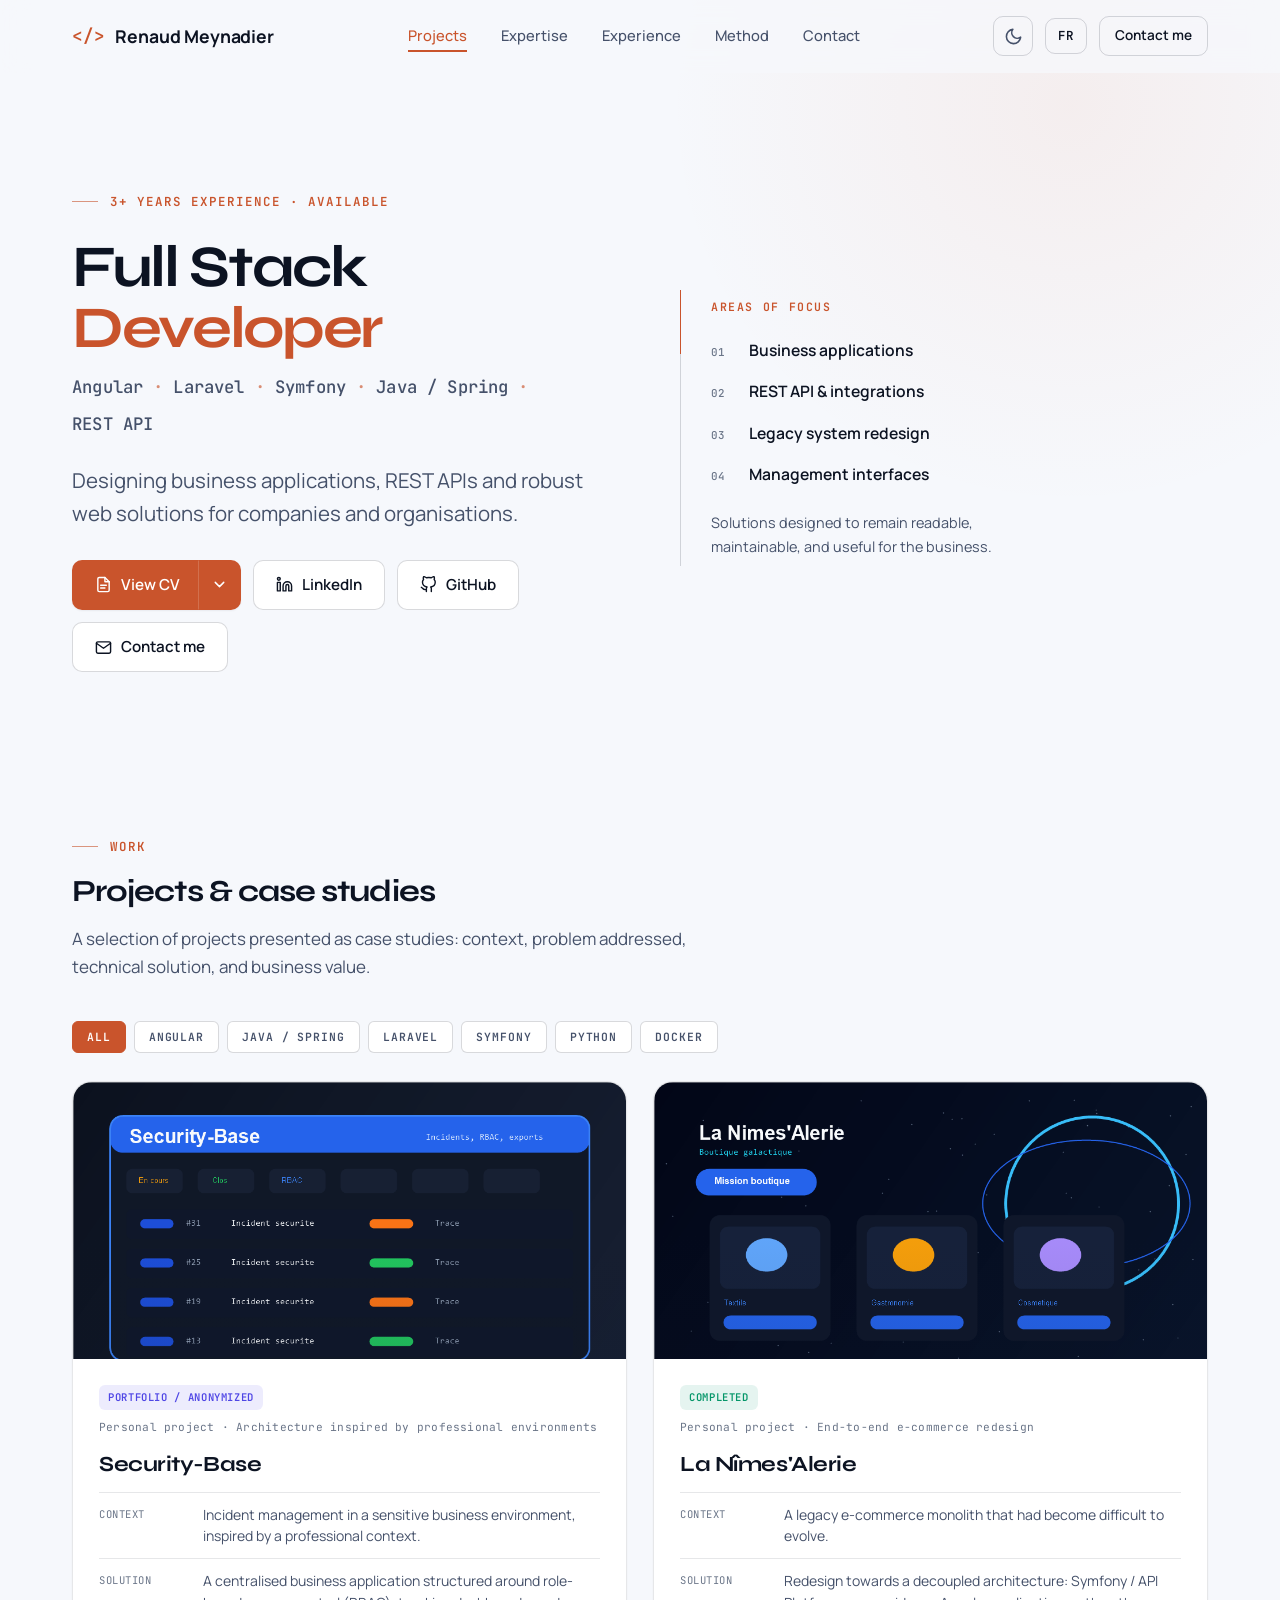
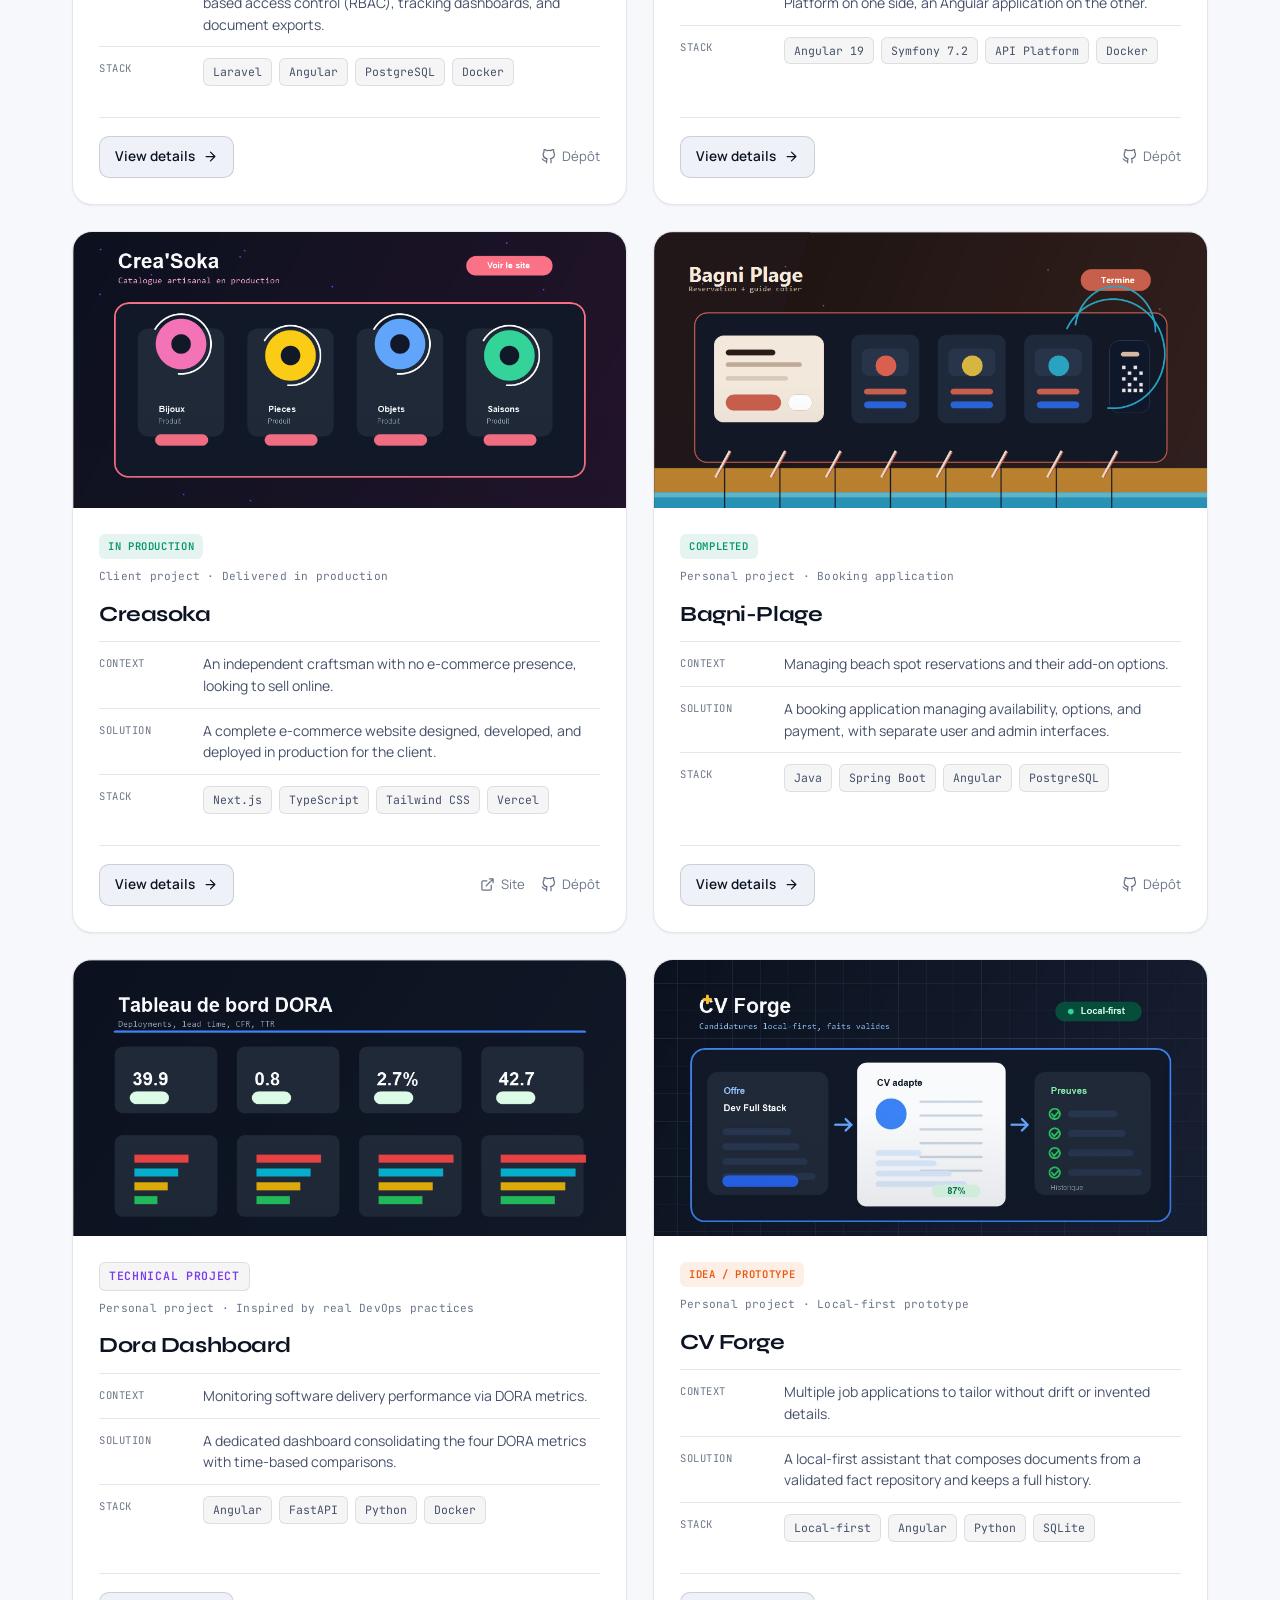
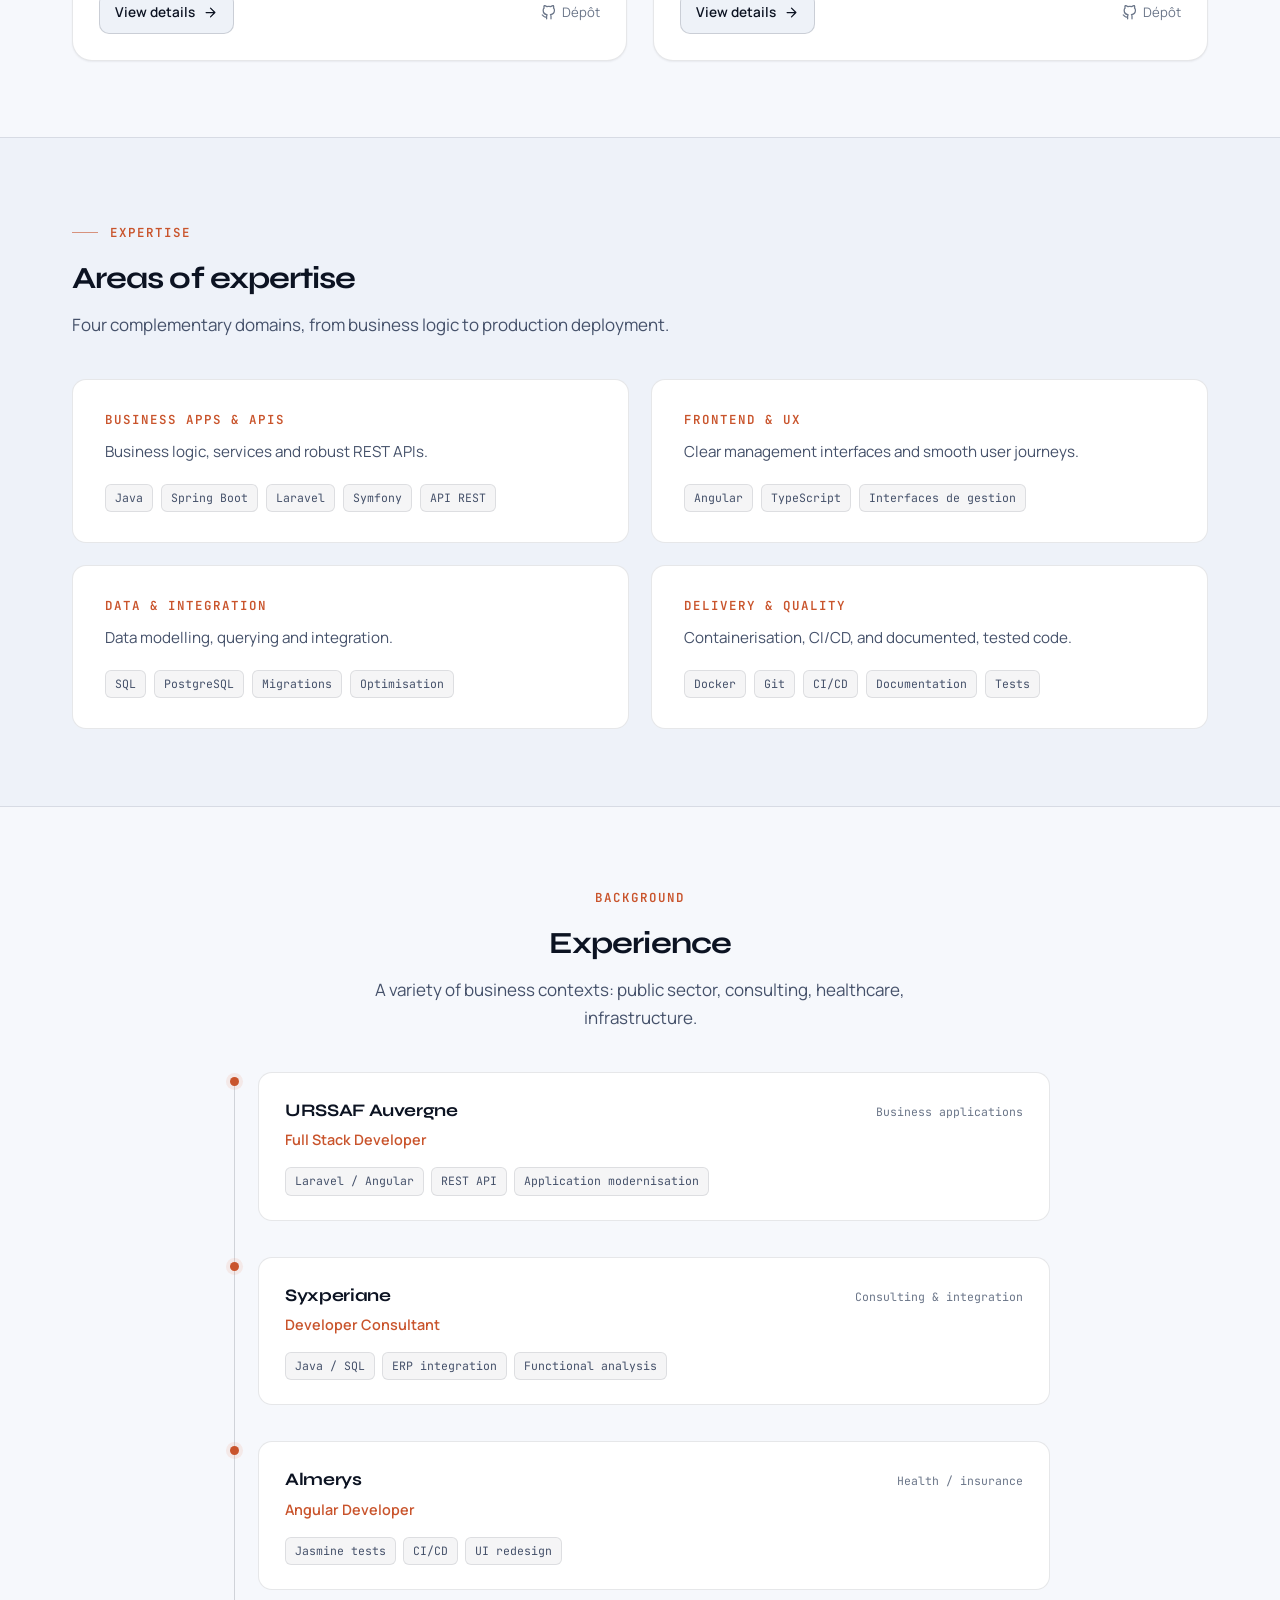
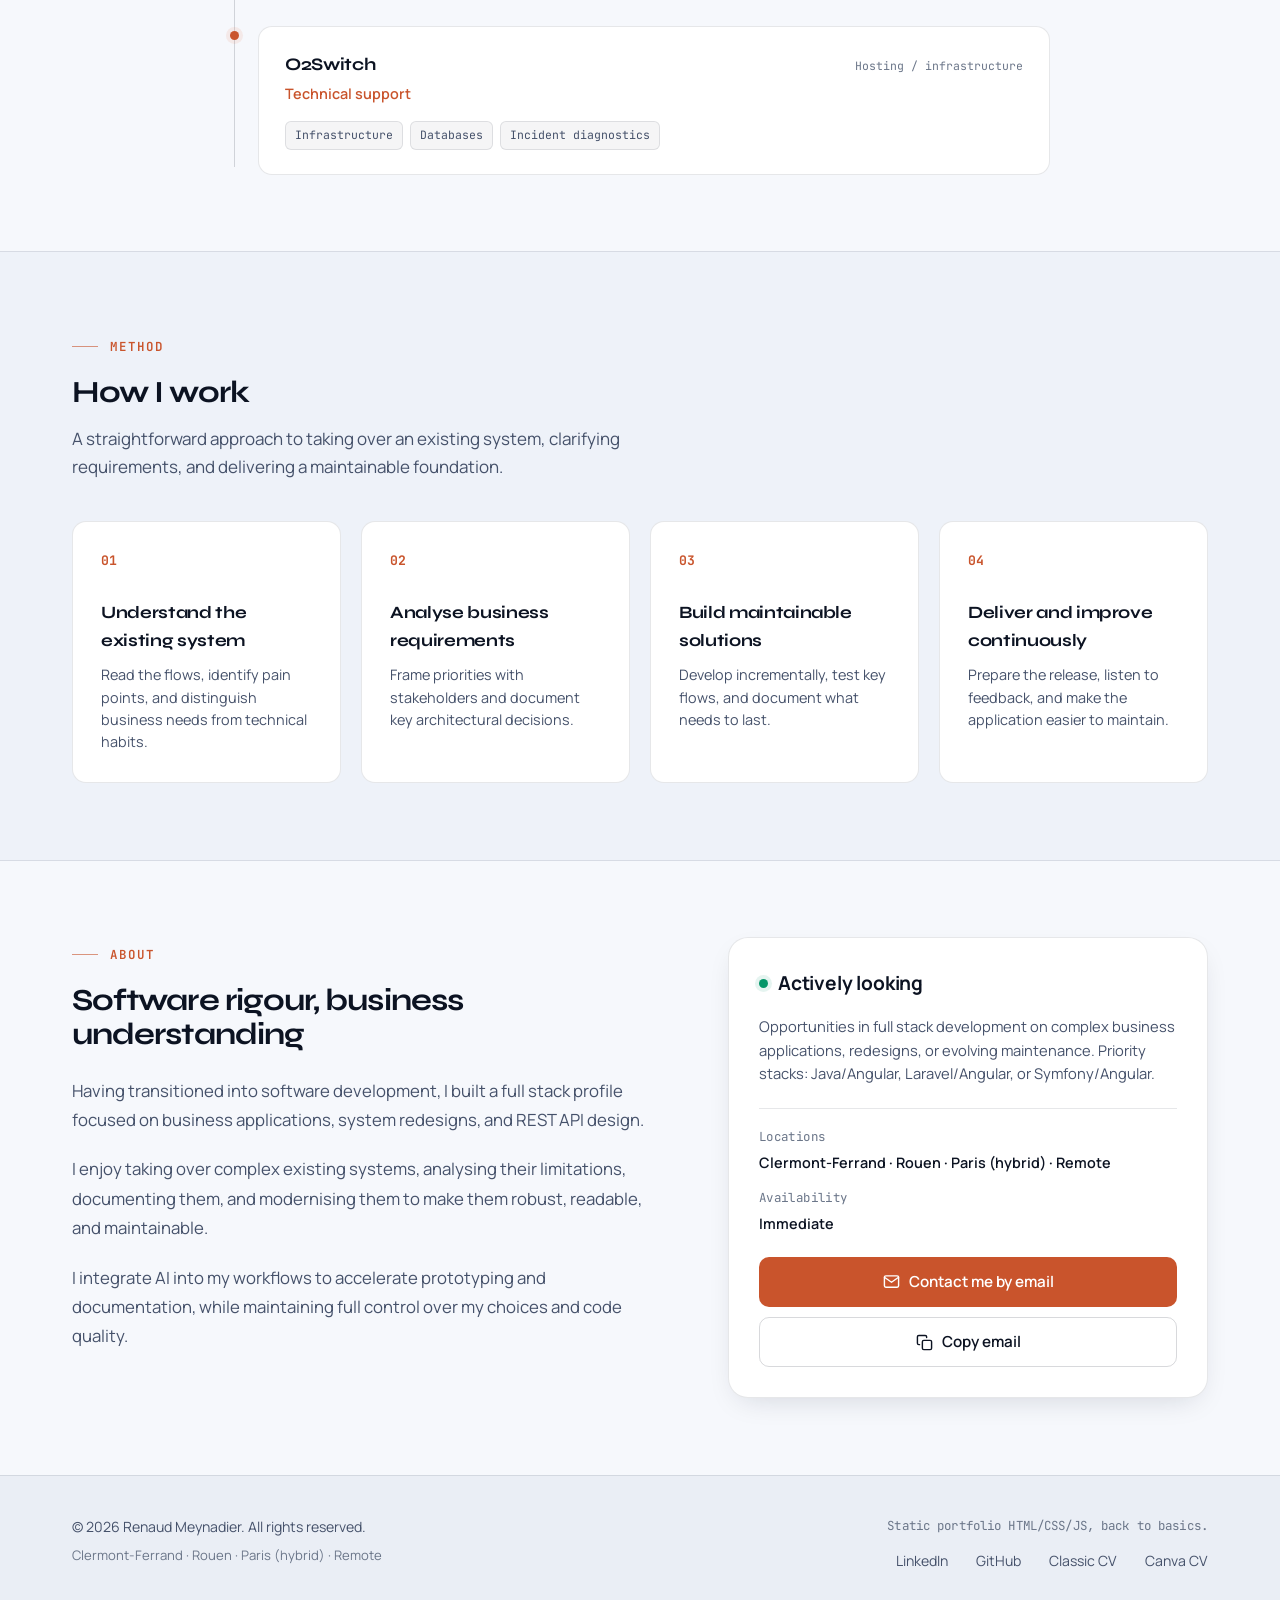
==== en/index.html @ 80a206dd "feat: implement internationalization for site content and add English language support" ====
<!DOCTYPE html>
<html lang="en">

<head>
  <meta charset="UTF-8">
  <meta name="viewport" content="width=device-width, initial-scale=1.0">
  <title>Renaud Meynadier | Full Stack Developer Java &amp; Angular</title>
  <meta name="description"
    content="Full Stack Java & Angular Developer. Designing business applications, REST APIs and robust web solutions for companies and organisations.">
  <meta name="author" content="Renaud Meynadier">

  <!-- Open Graph -->
  <meta property="og:type" content="website">
  <meta property="og:url" content="https://www.renaudmeynadier.com/en/">
  <meta property="og:title" content="Renaud Meynadier | Full Stack Developer Java & Angular">
  <meta property="og:description"
    content="Designing business applications, REST APIs and robust web solutions for companies and organisations.">
  <meta property="og:image" content="https://www.renaudmeynadier.com/assets/images/og-preview.png">

  <link rel="canonical" href="https://www.renaudmeynadier.com/en/">
  <link rel="alternate" hreflang="fr" href="https://www.renaudmeynadier.com/">
  <link rel="alternate" hreflang="en" href="https://www.renaudmeynadier.com/en/">
  <link rel="alternate" hreflang="x-default" href="https://www.renaudmeynadier.com/">

  <meta name="theme-color" id="meta-theme-color" content="#090e1a">
  <script>
    (function () {
      var s, light;
      try { s = localStorage.getItem("rm-theme"); } catch (e) {}
      light = s === "light" || (!s && matchMedia("(prefers-color-scheme: light)").matches);
      if (light) document.documentElement.classList.add("light-theme");
      var m = document.getElementById("meta-theme-color");
      if (m) m.content = light ? "#f6f8fc" : "#090e1a";
    })();
  </script>

  <link rel="icon" type="image/png" href="/assets/images/favicon.png">
  <link rel="apple-touch-icon" href="/assets/images/favicon.png">
  <link rel="preconnect" href="https://fonts.googleapis.com">
  <link rel="preconnect" href="https://fonts.gstatic.com" crossorigin>
  <link
    href="https://fonts.googleapis.com/css2?family=Manrope:wght@400;500;600;700;800&family=Syne:wght@600;700;800&family=JetBrains+Mono:wght@400;500;600&display=swap"
    rel="stylesheet">
  <link rel="stylesheet" href="/style.css">

  <script type="application/ld+json">
  {
    "@context": "https://schema.org",
    "@graph": [
      {
        "@type": "Person",
        "@id": "https://www.renaudmeynadier.com/#person",
        "name": "Renaud Meynadier",
        "jobTitle": "Full Stack Developer",
        "email": "meynadier.renaud@gmail.com",
        "url": "https://www.renaudmeynadier.com/",
        "sameAs": [
          "https://www.linkedin.com/in/renaud-m-063",
          "https://github.com/Ninewashburn"
        ],
        "knowsAbout": ["Java", "Spring Boot", "Angular", "Laravel", "Symfony", "REST API", "PostgreSQL", "Docker"],
        "address": {
          "@type": "PostalAddress",
          "addressLocality": "Clermont-Ferrand",
          "addressCountry": "FR"
        }
      },
      {
        "@type": "WebSite",
        "@id": "https://www.renaudmeynadier.com/#website",
        "url": "https://www.renaudmeynadier.com/",
        "name": "Renaud Meynadier | Full Stack Developer Java & Angular",
        "author": { "@id": "https://www.renaudmeynadier.com/#person" },
        "inLanguage": "en"
      }
    ]
  }
  </script>
</head>

<body>

  <a class="skip-link" href="#main-content">Skip to content</a>

  <!-- ===================== HEADER ===================== -->
  <header class="header" id="header">
    <div class="header-inner">
      <a class="logo" href="#top" aria-label="Renaud Meynadier, home">
        <span class="br">&lt;/&gt;</span>
        <span>Renaud Meynadier</span>
      </a>
      <nav class="nav" id="nav">
        <a href="#projets" data-spy="projets">Projects</a>
        <a href="#expertise" data-spy="expertise">Expertise</a>
        <a href="#experience" data-spy="experience">Experience</a>
        <a href="#methode" data-spy="methode">Method</a>
        <a href="#contact" data-spy="contact">Contact</a>
      </nav>
      <div class="header-actions">
        <button class="nav-toggle" id="nav-toggle" aria-label="Open menu" aria-expanded="false">
          <span></span><span></span><span></span>
        </button>
        <button class="icon-btn" id="theme-toggle" aria-label="Toggle theme"></button>
        <a class="lang-switch btn btn-outline btn-sm" href="/" hreflang="fr" lang="fr">FR</a>
        <a class="btn btn-outline btn-sm" href="#contact">Contact me</a>
      </div>
    </div>
  </header>

  <main id="main-content">
    <!-- ===================== HERO ===================== -->
    <section class="hero" id="top">
      <div class="container">
        <div class="hero-inner">
          <div class="hero-main reveal">
            <span class="eyebrow">3+ years experience · Available</span>
            <h1>Full Stack <span class="accent">Developer</span></h1>
            <div class="hero-stack">
              <span>Angular</span><span class="sep">·</span>
              <span>Laravel</span><span class="sep">·</span>
              <span>Symfony</span><span class="sep">·</span>
              <span>Java / Spring</span><span class="sep">·</span>
              <span>REST API</span>
            </div>
            <p class="hero-sub">Designing business applications, REST APIs and robust web solutions for companies and organisations.</p>
            <div class="hero-actions">
              <div class="cv-action" id="cv-action">
                <a class="btn btn-primary" href="/assets/cv/renaud-meynadier-cv-classique.pdf" target="_blank"
                  rel="noopener" id="cv-view"></a>
                <button class="btn btn-primary cv-toggle" id="cv-toggle" aria-label="CV options"
                  aria-expanded="false"></button>
                <div class="cv-menu" role="menu" id="cv-menu"></div>
              </div>
              <a class="btn btn-secondary" href="https://www.linkedin.com/in/renaud-m-063" target="_blank"
                rel="noopener" data-icon="linkedin">LinkedIn</a>
              <a class="btn btn-secondary" href="https://github.com/Ninewashburn" target="_blank" rel="noopener"
                data-icon="github">GitHub</a>
              <a class="btn btn-secondary" href="#contact" data-icon="mail">Contact me</a>
            </div>
          </div>
          <aside class="hero-focus reveal" aria-label="Areas of focus">
            <span class="hero-focus-label">Areas of focus</span>
            <ul>
              <li><span>01</span>Business applications</li>
              <li><span>02</span>REST API &amp; integrations</li>
              <li><span>03</span>Legacy system redesign</li>
              <li><span>04</span>Management interfaces</li>
            </ul>
            <p>Solutions designed to remain readable, maintainable, and useful for the business.</p>
          </aside>
        </div>
      </div>
    </section>

    <!-- ===================== PROJECTS ===================== -->
    <section class="section" id="projets">
      <div class="container">
        <div class="section-head">
          <span class="eyebrow">Work</span>
          <h2>Projects &amp; case studies</h2>
          <p>A selection of projects presented as case studies: context, problem addressed, technical solution, and business value.</p>
        </div>
        <div class="projects-grid" id="projects-grid"></div>
      </div>
    </section>

    <!-- ===================== EXPERTISE ===================== -->
    <section class="section section--band" id="expertise">
      <div class="container">
        <div class="section-head">
          <span class="eyebrow">Expertise</span>
          <h2>Areas of expertise</h2>
          <p>Four complementary domains, from business logic to production deployment.</p>
        </div>
        <div class="expertise-grid" id="expertise-grid"></div>
      </div>
    </section>

    <!-- ===================== EXPERIENCE ===================== -->
    <section class="section" id="experience">
      <div class="container">
        <div class="section-head center">
          <span class="eyebrow center">Background</span>
          <h2>Experience</h2>
          <p>A variety of business contexts: public sector, consulting, healthcare, infrastructure.</p>
        </div>
        <div class="timeline" id="timeline"></div>
      </div>
    </section>

    <!-- ===================== METHOD ===================== -->
    <section class="section section--band" id="methode">
      <div class="container">
        <div class="section-head">
          <span class="eyebrow">Method</span>
          <h2>How I work</h2>
          <p>A straightforward approach to taking over an existing system, clarifying requirements, and delivering a maintainable foundation.</p>
        </div>
        <div class="method-grid" id="method-grid"></div>
      </div>
    </section>

    <!-- ===================== ABOUT / CONTACT ===================== -->
    <section class="section" id="contact">
      <div class="container">
        <div class="about-grid">
          <div class="about-text reveal">
            <span class="eyebrow">About</span>
            <h2 class="about-title">Software rigour, business understanding</h2>
            <p>Having transitioned into software development, I built a full stack profile focused on business applications, system redesigns, and REST API design.</p>
            <p>I enjoy taking over complex existing systems, analysing their limitations, documenting them, and modernising them to make them robust, readable, and maintainable.</p>
            <p>I integrate AI into my workflows to accelerate prototyping and documentation, while maintaining full control over my choices and code quality.</p>
          </div>
          <div class="avail reveal">
            <div class="avail-title">Actively looking</div>
            <p>Opportunities in full stack development on complex business applications, redesigns, or evolving maintenance. Priority stacks: Java/Angular, Laravel/Angular, or Symfony/Angular.</p>
            <div class="avail-meta">
              <div class="avail-item"><span class="k">Locations</span><span class="v">Clermont-Ferrand · Rouen · Paris
                  (hybrid) · Remote</span></div>
              <div class="avail-item"><span class="k">Availability</span><span class="v">Immediate</span></div>
            </div>
            <div class="avail-actions">
              <a class="btn btn-primary btn-block" href="mailto:meynadier.renaud@gmail.com" data-icon="mail">Contact me by email</a>
              <button class="btn btn-outline btn-block" id="copy-email" data-icon="copy">Copy email</button>
            </div>
          </div>
        </div>
      </div>
    </section>
  </main>

  <!-- ===================== FOOTER ===================== -->
  <footer class="footer">
    <div class="container">
      <div class="footer-row">
        <div class="footer-left">
          <p class="footer-copy">© 2026 Renaud Meynadier. All rights reserved.</p>
          <p class="footer-loc">Clermont-Ferrand · Rouen · Paris (hybrid) · Remote</p>
        </div>
        <div class="footer-right">
          <p class="footer-meta">Static portfolio HTML/CSS/JS, back to basics.</p>
          <nav class="footer-nav">
            <a href="https://www.linkedin.com/in/renaud-m-063" target="_blank" rel="noopener">LinkedIn</a>
            <a href="https://github.com/Ninewashburn" target="_blank" rel="noopener">GitHub</a>
            <a href="/assets/cv/renaud-meynadier-cv-classique.pdf" target="_blank" rel="noopener">Classic CV</a>
            <a href="/assets/cv/renaud-meynadier-cv-canva.pdf" target="_blank" rel="noopener">Canva CV</a>
          </nav>
        </div>
      </div>
    </div>
  </footer>

  <button class="back-to-top" id="back-to-top" aria-label="Back to top" tabindex="-1"></button>

  <!-- Case study modal (filled by JS) -->
  <div class="modal-overlay" id="modal-overlay" aria-hidden="true"></div>

  <script type="module" src="/script.js"></script>
</body>

</html>
---- style.css ----
/* ==========================================================================
   Renaud Meynadier — Portfolio (version statique de production)
   style.css — fichier unique, autonome : design tokens + mise en page.
   Aucune dépendance : HTML / CSS / JS pur.
   ========================================================================== */

/* ---- Tokens : couleurs, type, espacements (thème sombre par défaut) ----- */
:root {
    /* Ink — navy désaturé profond */
    --ink-950: #060a12; --ink-900: #090e1a; --ink-850: #0d1424;
    --ink-800: #111a2e; --ink-750: #17223a; --ink-700: #1d2942; --ink-600: #283651;

    /* Bleu de marque */
    --blue-300: #93bbfd; --blue-400: #5b9dfb; --blue-500: #3b82f6;
    --blue-600: #2563eb; --blue-700: #1d4ed8;
    --blue-tint: rgba(59, 130, 246, 0.10);

    /* Statuts projets (sobres) */
    --status-prod-fg: #34d399;      --status-prod-bg: rgba(16, 185, 129, 0.13);
    --status-portfolio-fg: #818cf8; --status-portfolio-bg: rgba(99, 102, 241, 0.14);
    --status-tech-fg: #a78bfa;      --status-tech-bg: rgba(139, 92, 246, 0.14);
    --status-concept-fg: #fb923c;   --status-concept-bg: rgba(249, 115, 22, 0.14);

    /* Familles de polices */
    --font-sans: 'Manrope', system-ui, -apple-system, "Segoe UI", Roboto, sans-serif;
    --font-mono: 'JetBrains Mono', ui-monospace, SFMono-Regular, Menlo, monospace;
    --font-heading: 'Syne', 'Manrope', sans-serif;

    /* Rayons */
    --radius-xs: 6px; --radius-sm: 10px; --radius-md: 14px; --radius-lg: 20px; --radius-full: 9999px;

    /* Élévation (calme, sans glow bleu) */
    --shadow-sm: 0 1px 2px rgba(2, 6, 16, 0.40);
    --shadow-md: 0 8px 24px -8px rgba(2, 6, 16, 0.55);
    --shadow-lg: 0 24px 60px -20px rgba(2, 6, 16, 0.70);
    --shadow-ring: inset 0 1px 0 rgba(255, 255, 255, 0.04);

    --container: 1200px;
    --transition: 200ms cubic-bezier(0.4, 0, 0.2, 1);

    /* Accent — orange brûlé (direction finalisée) */
    --bg-page: var(--ink-900); --bg-band: var(--ink-850); --bg-surface: var(--ink-800);
    --bg-surface-hover: var(--ink-750); --bg-inset: var(--ink-700); --bg-footer: var(--ink-950);
    --fg-1: #f5f8fc; --fg-2: #aab4c5; --fg-3: #6b7689;
    --accent: #e0683c; --accent-hover: #c9542c; --accent-fg: #ffffff;
    --accent-soft: rgba(224, 104, 60, 0.12); --on-accent-quiet: rgba(255, 255, 255, 0.16);
    --line: rgba(148, 163, 184, 0.12); --line-strong: rgba(148, 163, 184, 0.20);
}

/* ---- Thème clair -------------------------------------------------------- */
html.light-theme {
    --bg-page: #f6f8fc; --bg-band: #eef2f9; --bg-surface: #ffffff;
    --bg-surface-hover: #f1f5fb; --bg-inset: #eef2f8; --bg-footer: #eaeef5;
    --fg-1: #0c1322; --fg-2: #45516a; --fg-3: #6b7689;
    --accent: #c9542c; --accent-hover: #a8431f; --accent-soft: rgba(224, 104, 60, 0.10);
    --line: rgba(15, 23, 42, 0.10); --line-strong: rgba(15, 23, 42, 0.16);
    --shadow-sm: 0 1px 2px rgba(15, 23, 42, 0.06);
    --shadow-md: 0 10px 30px -12px rgba(15, 23, 42, 0.18);
    --shadow-lg: 0 28px 60px -24px rgba(15, 23, 42, 0.22);
    --shadow-ring: inset 0 1px 0 rgba(255, 255, 255, 0.9);
    --status-prod-fg: #059669;      --status-prod-bg: rgba(5, 150, 105, 0.10);
    --status-portfolio-fg: #4f46e5; --status-portfolio-bg: rgba(79, 70, 229, 0.10);
    --status-tech-fg: #7c3aed;      --status-tech-bg: rgba(124, 58, 237, 0.10);
    --status-concept-fg: #ea580c;   --status-concept-bg: rgba(234, 88, 12, 0.10);
}

/* ---- Base --------------------------------------------------------------- */
* { box-sizing: border-box; margin: 0; padding: 0; }
html { scroll-behavior: smooth; font-size: 16px; }
body {
    background: var(--bg-page); color: var(--fg-1); font-family: var(--font-sans);
    line-height: 1.6; -webkit-font-smoothing: antialiased; -moz-osx-font-smoothing: grayscale;
    overflow-x: hidden; transition: background-color 0.3s ease, color 0.3s ease;
}
a { color: inherit; text-decoration: none; }
button { font: inherit; cursor: pointer; }
ul { list-style: none; }
img { display: block; max-width: 100%; }
::selection { background: var(--accent); color: #fff; }
a:focus-visible, button:focus-visible { outline: 2px solid var(--accent); outline-offset: 3px; border-radius: 4px; }

/* ---- Skip to content ---------------------------------------------------- */
.skip-link { position: absolute; left: -9999px; top: auto; width: 1px; height: 1px; overflow: hidden; }
.skip-link:focus {
    position: fixed; left: 16px; top: 16px; z-index: 9999;
    width: auto; height: auto; overflow: visible;
    padding: 10px 20px; font-size: 0.9rem; font-weight: 600;
    background: var(--accent); color: var(--accent-fg);
    border-radius: var(--radius-sm); outline: none; box-shadow: var(--shadow-md);
}

.container { width: 100%; max-width: var(--container); margin: 0 auto; padding: 0 32px; }

/* ---- Eyebrow ------------------------------------------------------------ */
.eyebrow {
    font-family: var(--font-mono); font-weight: 600; font-size: 0.78rem;
    letter-spacing: 0.16em; text-transform: uppercase; color: var(--accent);
    display: inline-flex; align-items: center; gap: 12px;
}
.eyebrow::before { content: ""; width: 26px; height: 1px; background: var(--accent); opacity: 0.6; }
.eyebrow.center::before { display: none; }
.eyebrow--bare::before { display: none; }

/* ---- Sections ----------------------------------------------------------- */
section { position: relative; }
.section { padding: clamp(44px, 6vw, 80px) 0; }
.section--band { background: var(--bg-band); border-block: 1px solid var(--line); }
.section-head { max-width: 640px; margin-bottom: 40px; }
.section-head.center { margin-inline: auto; text-align: center; }
.section-head .eyebrow { margin-bottom: 18px; }
.section-head h2 {
    font-family: var(--font-heading); font-weight: 800; font-size: clamp(1.7rem, 2.8vw, 2.3rem);
    line-height: 1.12; letter-spacing: -0.025em; color: var(--fg-1); margin-bottom: 16px;
}
.section-head p { font-size: 1.0625rem; line-height: 1.65; color: var(--fg-2); }

/* ---- Boutons ------------------------------------------------------------ */
.btn {
    display: inline-flex; align-items: center; justify-content: center; gap: 9px;
    font-weight: 600; font-size: 0.95rem; padding: 12px 22px;
    border-radius: var(--radius-sm); border: 1px solid transparent;
    transition: var(--transition); white-space: nowrap;
}
.btn svg { width: 17px; height: 17px; }
.btn-primary { background: var(--accent); color: var(--accent-fg); }
.btn-primary:hover { background: var(--accent-hover); transform: translateY(-2px); box-shadow: var(--shadow-md); }
.btn-secondary { background: var(--bg-surface); border-color: var(--line-strong); color: var(--fg-1); }
.btn-secondary:hover { border-color: var(--accent); background: var(--bg-surface-hover); transform: translateY(-2px); }
.btn-outline { background: transparent; border-color: var(--line-strong); color: var(--fg-1); }
.btn-outline:hover { border-color: var(--accent); color: var(--accent); }
.btn-sm { padding: 8px 15px; font-size: 0.85rem; }
.btn-block { width: 100%; }
.copied { color: var(--status-prod-fg) !important; border-color: var(--status-prod-fg) !important; }

/* ---- Header ------------------------------------------------------------- */
.header {
    position: fixed; inset: 0 0 auto 0; z-index: 100;
    background: color-mix(in srgb, var(--bg-page) 78%, transparent);
    backdrop-filter: blur(14px); -webkit-backdrop-filter: blur(14px);
    border-bottom: 1px solid transparent; transition: border-color 0.3s ease, background 0.3s ease;
}
.header.scrolled { border-bottom-color: var(--line); }
.header-inner {
    max-width: var(--container); margin: 0 auto; padding: 16px 32px;
    display: flex; align-items: center; justify-content: space-between; gap: 24px;
}
.logo { display: inline-flex; align-items: center; gap: 11px; font-weight: 700; font-size: 1.1rem; color: var(--fg-1); letter-spacing: -0.01em; white-space: nowrap; }
.logo .br { font-family: var(--font-mono); color: var(--accent); font-weight: 600; }
.nav { display: flex; gap: 6px; }
.nav a { font-size: 0.92rem; font-weight: 500; color: var(--fg-2); padding: 8px 14px; border-radius: var(--radius-xs); transition: color var(--transition); position: relative; }
.nav a::after { content: ""; position: absolute; left: 14px; right: 14px; bottom: 4px; height: 1.5px; background: var(--accent); transform: scaleX(0); transform-origin: left; transition: transform 0.25s ease; }
.nav a:hover { color: var(--fg-1); }
.nav a:hover::after { transform: scaleX(1); }
.nav a.active { color: var(--accent); }
.nav a.active::after { transform: scaleX(1); }
.header-actions { display: flex; align-items: center; gap: 12px; }
.icon-btn {
    display: inline-flex; align-items: center; justify-content: center;
    width: 40px; height: 40px; border-radius: var(--radius-sm);
    background: transparent; border: 1px solid var(--line-strong); color: var(--fg-2); transition: var(--transition);
}
.icon-btn:hover { color: var(--accent); border-color: var(--accent); background: var(--accent-soft); }
.icon-btn svg { width: 19px; height: 19px; }
.lang-switch { font-family: var(--font-mono); font-size: 0.78rem; letter-spacing: 0.06em; padding: 7px 12px; }

/* ---- Nav toggle (hamburger) -------------------------------------------- */
.nav-toggle {
    display: none; flex-direction: column; justify-content: center; gap: 5px;
    width: 40px; height: 40px; flex-shrink: 0;
    background: transparent; border: 1px solid var(--line-strong);
    border-radius: var(--radius-sm); padding: 11px 8px;
    cursor: pointer; transition: var(--transition);
}
.nav-toggle:hover { border-color: var(--accent); background: var(--accent-soft); }
.nav-toggle span {
    display: block; height: 1.5px; background: var(--fg-2);
    transition: transform 0.25s ease, opacity 0.25s ease, background 0.2s ease;
    transform-origin: center;
}
.nav-toggle:hover span { background: var(--accent); }
.nav-toggle.open span:nth-child(1) { transform: translateY(6.5px) rotate(45deg); }
.nav-toggle.open span:nth-child(2) { opacity: 0; transform: scaleX(0); }
.nav-toggle.open span:nth-child(3) { transform: translateY(-6.5px) rotate(-45deg); }

/* ---- Hero --------------------------------------------------------------- */
.hero { padding-top: 184px; padding-bottom: 80px; position: relative; }
.hero::before {
    content: ""; position: absolute; top: -10%; right: 0; width: 55%; height: 80%;
    background: radial-gradient(circle at 70% 30%, var(--accent-soft) 0%, transparent 62%);
    pointer-events: none; opacity: 0.7; z-index: 0;
}
.hero-inner {
    position: relative; z-index: 1;
    display: grid; grid-template-columns: minmax(0, 1fr) minmax(0, 1fr);
    align-items: center; gap: clamp(48px, 7vw, 80px);
}
.hero-main { min-width: 0; }
.hero .eyebrow { margin-bottom: 26px; }
.hero h1 {
    font-family: var(--font-heading); font-weight: 800; font-size: clamp(2.6rem, 5.4vw, 4.3rem);
    line-height: 1.03; letter-spacing: -0.035em; color: var(--fg-1); margin-bottom: 14px; text-wrap: balance;
}
.hero h1 .accent { color: var(--accent); }
.hero-stack {
    display: flex; flex-wrap: wrap; align-items: center; gap: 10px;
    font-family: var(--font-mono); font-weight: 500; font-size: clamp(0.92rem, 1.4vw, 1.08rem);
    color: var(--fg-2); margin-bottom: 26px; letter-spacing: 0.01em;
}
.hero-stack .sep { color: var(--accent); opacity: 0.65; }
.hero-sub { font-size: clamp(1.0625rem, 1.6vw, 1.28rem); line-height: 1.6; color: var(--fg-2); max-width: 640px; margin-bottom: 30px; }
.hero-actions { display: flex; flex-wrap: wrap; gap: 12px; align-items: center; }
.hero-focus {
    position: relative; padding: 8px 0 8px 30px;
    border-left: 1px solid var(--line-strong);
}
.hero-focus::before {
    content: ""; position: absolute; left: -1px; top: 0;
    width: 1px; height: 64px; background: var(--accent);
}
.hero-focus-label {
    display: block; margin-bottom: 22px;
    font-family: var(--font-mono); font-size: 0.72rem; font-weight: 600;
    letter-spacing: 0.14em; text-transform: uppercase; color: var(--accent);
}
.hero-focus ul { display: grid; gap: 16px; }
.hero-focus li {
    display: grid; grid-template-columns: 28px minmax(0, 1fr); gap: 10px;
    align-items: baseline; color: var(--fg-1); font-size: 0.98rem; font-weight: 600;
}
.hero-focus li span {
    font-family: var(--font-mono); font-size: 0.68rem; font-weight: 500;
    color: var(--fg-3);
}
.hero-focus p {
    margin-top: 24px; max-width: 330px;
    color: var(--fg-2); font-size: 0.9rem; line-height: 1.65;
}

/* ---- CV split-button ---------------------------------------------------- */
.cv-action { position: relative; display: inline-flex; align-items: stretch; border-radius: var(--radius-sm); box-shadow: var(--shadow-sm); }
.cv-action:hover { box-shadow: var(--shadow-md); }
.cv-action .btn-primary { transform: none !important; box-shadow: none; }
.cv-action > .btn-primary:first-child { border-radius: var(--radius-sm) 0 0 var(--radius-sm); padding-right: 18px; }
.cv-toggle { border-radius: 0 var(--radius-sm) var(--radius-sm) 0; padding: 12px 12px; border-left: 1px solid var(--on-accent-quiet); margin-left: -1px; align-self: stretch; display: inline-flex; align-items: center; }
.cv-toggle svg { transition: transform 0.2s ease; }
.cv-action.open .cv-toggle svg { transform: rotate(180deg); }
.cv-menu {
    position: absolute; top: calc(100% + 10px); left: 0; min-width: 280px; z-index: 30;
    background: var(--bg-surface); border: 1px solid var(--line-strong); border-radius: var(--radius-md);
    box-shadow: var(--shadow-lg); padding: 8px; opacity: 0; visibility: hidden; transform: translateY(-6px); transition: var(--transition);
}
.cv-action.open .cv-menu { opacity: 1; visibility: visible; transform: translateY(0); }
.cv-menu-row { padding: 8px; border-radius: var(--radius-sm); }
.cv-menu-row + .cv-menu-row { margin-top: 2px; border-top: 1px solid var(--line); }
.cv-menu-label { display: block; font-weight: 600; font-size: 0.9rem; color: var(--fg-1); margin-bottom: 8px; }
.cv-menu-actions { display: flex; gap: 8px; }
.cv-menu-actions a {
    display: inline-flex; align-items: center; gap: 6px; flex: 1; justify-content: center;
    font-size: 0.82rem; font-weight: 500; color: var(--fg-2);
    padding: 8px 10px; border-radius: var(--radius-xs); border: 1px solid var(--line); background: var(--bg-inset); transition: var(--transition);
}
.cv-menu-actions a:hover { color: var(--accent); border-color: var(--accent); background: var(--accent-soft); }
.cv-menu-actions a svg { flex: none; width: 15px; height: 15px; }

/* ---- Projets ------------------------------------------------------------ */
.projects-grid { display: grid; grid-template-columns: repeat(2, 1fr); gap: 26px; }
.pcard {
    display: flex; flex-direction: column; background: var(--bg-surface);
    border: 1px solid var(--line); border-radius: var(--radius-lg); overflow: hidden;
    box-shadow: var(--shadow-sm), var(--shadow-ring); transition: var(--transition);
}
.pcard:hover { transform: translateY(-4px); border-color: var(--line-strong); box-shadow: var(--shadow-lg), var(--shadow-ring); }
.pcard-thumb { aspect-ratio: 16 / 8; background-size: cover; background-position: center top; border-bottom: 1px solid var(--line); position: relative; }
.pcard-thumb::after { content: ""; position: absolute; inset: 0; background: linear-gradient(180deg, rgba(9,14,26,0) 50%, rgba(9,14,26,0.45) 100%); }
.light-theme .pcard-thumb::after { background: linear-gradient(180deg, rgba(15,23,42,0) 55%, rgba(15,23,42,0.10) 100%); }
.pcard-body { padding: 26px; display: flex; flex-direction: column; flex: 1; }
.pcard-meta { display: flex; align-items: center; gap: 10px; margin-bottom: 10px; }
.pcard-tagline { font-family: var(--font-mono); font-size: 0.7rem; letter-spacing: 0.02em; color: var(--fg-3); margin-bottom: 12px; line-height: 1.4; }
.status { display: inline-flex; font-family: var(--font-mono); font-weight: 600; font-size: 0.66rem; letter-spacing: 0.06em; text-transform: uppercase; padding: 4px 9px; border-radius: var(--radius-xs); }
.status.prod { background: var(--status-prod-bg); color: var(--status-prod-fg); }
.status.portfolio { background: var(--status-portfolio-bg); color: var(--status-portfolio-fg); }
.status.tech { background: var(--status-tech-bg); color: var(--status-tech-fg); }
.status.concept { background: var(--status-concept-bg); color: var(--status-concept-fg); }
.status.done { background: var(--status-prod-bg); color: var(--status-prod-fg); }
.pcard h3 { font-family: var(--font-heading); font-size: 1.35rem; font-weight: 700; letter-spacing: -0.015em; margin-bottom: 10px; }
.pcard-fields { display: grid; gap: 0; margin-bottom: 20px; }
.pfield { display: grid; grid-template-columns: 92px 1fr; gap: 12px; padding: 11px 0; border-top: 1px solid var(--line); }
.pfield .k { font-family: var(--font-mono); font-size: 0.66rem; letter-spacing: 0.05em; text-transform: uppercase; color: var(--fg-3); padding-top: 2px; }
.pfield .v { font-size: 0.875rem; color: var(--fg-2); line-height: 1.55; }
.pstack { display: flex; flex-wrap: wrap; gap: 7px; }
.tech { font-family: var(--font-mono); font-size: 0.72rem; color: var(--fg-2); white-space: nowrap; background: rgba(148,163,184,0.06); border: 1px solid var(--line); border-radius: var(--radius-xs); padding: 4px 9px; }
.light-theme .tech { background: rgba(15,23,42,0.04); }
.pcard-foot { margin-top: auto; padding-top: 18px; border-top: 1px solid var(--line); display: flex; align-items: center; justify-content: space-between; gap: 14px; flex-wrap: wrap; }
.case-link { display: inline-flex; align-items: center; gap: 8px; font-weight: 600; font-size: 0.85rem; color: var(--fg-1); background: var(--bg-inset); border: 1px solid var(--line-strong); padding: 9px 15px; border-radius: var(--radius-sm); transition: var(--transition); }
.case-link:hover { color: var(--accent); border-color: var(--accent); background: var(--accent-soft); }
.case-link svg { width: 15px; height: 15px; transition: transform 0.2s ease; }
.case-link:hover svg { transform: translateX(3px); }
.pcard-links { display: flex; align-items: center; gap: 16px; }
.repo-link { display: inline-flex; align-items: center; gap: 6px; font-size: 0.82rem; color: var(--fg-3); transition: color var(--transition); }
.repo-link:hover { color: var(--accent); }
.repo-link svg { width: 15px; height: 15px; }

/* ---- Filtres projets ----------------------------------------------------- */
.filter-bar { display: flex; flex-wrap: wrap; gap: 8px; margin-bottom: 28px; }
.filter-btn {
    font-family: var(--font-mono); font-size: 0.71rem; font-weight: 600;
    letter-spacing: 0.08em; text-transform: uppercase; padding: 6px 14px;
    border-radius: var(--radius-xs); background: var(--bg-surface);
    border: 1px solid var(--line-strong); color: var(--fg-2);
    cursor: pointer; transition: var(--transition);
}
.filter-btn:hover { border-color: var(--accent); color: var(--accent); background: var(--accent-soft); }
.filter-btn[aria-pressed="true"] { background: var(--accent); border-color: var(--accent); color: var(--accent-fg); }
.pcard.filter-hidden { display: none; }
.filter-empty { grid-column: 1 / -1; padding: 48px 0; text-align: center; font-size: 0.95rem; color: var(--fg-3); }

/* ---- Modal étude de cas ------------------------------------------------- */
.modal-overlay {
    position: fixed; inset: 0; z-index: 200; background: rgba(4,8,16,0.72);
    backdrop-filter: blur(4px); display: flex; align-items: flex-start; justify-content: center;
    padding: 48px 24px; overflow-y: auto; opacity: 0; visibility: hidden; transition: opacity 0.25s ease, visibility 0.25s ease;
}
.modal-overlay.open { opacity: 1; visibility: visible; }
.modal {
    width: 100%; max-width: 720px; background: var(--bg-surface); border: 1px solid var(--line-strong);
    border-radius: var(--radius-lg); box-shadow: var(--shadow-lg); overflow: hidden; margin: auto;
    transform: translateY(14px) scale(0.99); transition: transform 0.28s cubic-bezier(0.16,1,0.3,1);
}
.modal-overlay.open .modal { transform: translateY(0) scale(1); }
.modal-hero { aspect-ratio: 16 / 7; background-size: cover; background-position: center top; border-bottom: 1px solid var(--line); position: relative; }
.modal-hero::after { content: ""; position: absolute; inset: 0; background: linear-gradient(180deg, rgba(9,14,26,0.1), rgba(9,14,26,0.55)); }
.modal-close { position: absolute; top: 16px; right: 16px; z-index: 2; width: 38px; height: 38px; display: inline-flex; align-items: center; justify-content: center; border-radius: var(--radius-sm); background: rgba(9,14,26,0.6); border: 1px solid var(--line-strong); color: #fff; backdrop-filter: blur(6px); }
.modal-close:hover { background: rgba(9,14,26,0.85); }
.modal-close svg { width: 18px; height: 18px; }
.modal-body { padding: 32px; }
.modal-body .status { margin-bottom: 14px; }
.modal-body h3 { font-family: var(--font-heading); font-size: 1.7rem; font-weight: 800; letter-spacing: -0.02em; margin-bottom: 8px; }
.modal-tagline { font-family: var(--font-mono); font-size: 0.74rem; letter-spacing: 0.02em; color: var(--fg-3); margin-bottom: 24px; }
.cs-row { display: grid; grid-template-columns: 150px 1fr; gap: 20px; padding: 18px 0; border-top: 1px solid var(--line); }
.cs-row:first-of-type { border-top: none; padding-top: 0; }
.cs-row .label .eyebrow { font-size: 0.7rem; letter-spacing: 0.12em; }
.cs-row .content { font-size: 0.95rem; line-height: 1.65; color: var(--fg-2); }
.cs-row .content ul { display: grid; gap: 8px; }
.cs-row .content li { position: relative; padding-left: 18px; }
.cs-row .content li::before { content: ""; position: absolute; left: 0; top: 0.62em; width: 6px; height: 6px; border-radius: 50%; background: var(--accent); }
.modal-foot { padding: 0 32px 32px; display: flex; gap: 12px; flex-wrap: wrap; }

/* ---- Expertise ---------------------------------------------------------- */
.expertise-grid { display: grid; grid-template-columns: repeat(2, 1fr); gap: 22px; }
.exp-col { background: var(--bg-surface); border: 1px solid var(--line); border-radius: var(--radius-md); padding: 30px 32px; box-shadow: var(--shadow-ring); transition: var(--transition); display: flex; flex-direction: column; }
.exp-col:hover { border-color: var(--line-strong); transform: translateY(-3px); box-shadow: var(--shadow-md), var(--shadow-ring); }
.exp-col .eyebrow { margin-bottom: 10px; }
.exp-col .col-desc { font-size: 0.95rem; color: var(--fg-2); line-height: 1.55; margin-bottom: 20px; }
.exp-tags { display: flex; flex-wrap: wrap; gap: 8px; margin-top: auto; }

/* ---- Timeline expériences ----------------------------------------------- */
.timeline { position: relative; max-width: 820px; margin: 0 auto; padding-left: 28px; }
.timeline::before { content: ""; position: absolute; left: 4px; top: 8px; bottom: 8px; width: 1px; background: var(--line-strong); }
.tnode { position: relative; padding-bottom: 36px; }
.tnode:last-child { padding-bottom: 0; }
.tnode::before { content: ""; position: absolute; left: -28px; top: 5px; width: 9px; height: 9px; border-radius: 50%; background: var(--accent); box-shadow: 0 0 0 4px var(--accent-soft); }
.tnode-card { background: var(--bg-surface); border: 1px solid var(--line); border-radius: var(--radius-md); padding: 24px 26px; box-shadow: var(--shadow-ring); transition: var(--transition); }
.tnode-card:hover { border-color: var(--line-strong); }
.tnode-head { display: flex; justify-content: space-between; align-items: baseline; gap: 16px; flex-wrap: wrap; }
.tnode-co { font-family: var(--font-heading); font-size: 1.1rem; font-weight: 700; letter-spacing: -0.01em; }
.tnode-role { color: var(--accent); font-weight: 600; font-size: 0.9rem; margin-top: 3px; }
.tnode-meta { font-family: var(--font-mono); font-size: 0.72rem; color: var(--fg-3); white-space: nowrap; }
.tnode-points { display: flex; flex-wrap: wrap; gap: 7px; margin-top: 16px; }

/* ---- Méthode ------------------------------------------------------------ */
.method-grid { display: grid; grid-template-columns: repeat(4, 1fr); gap: 20px; }
.mstep { background: var(--bg-surface); border: 1px solid var(--line); border-radius: var(--radius-md); padding: 28px; box-shadow: var(--shadow-ring); transition: var(--transition); }
.mstep:hover { border-color: var(--line-strong); transform: translateY(-3px); box-shadow: var(--shadow-md), var(--shadow-ring); }
.mstep .idx { font-family: var(--font-mono); font-size: 0.82rem; font-weight: 700; color: var(--accent); display: block; margin-bottom: 28px; }
.mstep h3 { font-family: var(--font-heading); font-size: 1.08rem; font-weight: 700; letter-spacing: -0.01em; margin-bottom: 10px; }
.mstep p { font-size: 0.9rem; color: var(--fg-2); line-height: 1.55; }

/* ---- À propos + disponibilité ------------------------------------------- */
.about-grid { display: grid; grid-template-columns: 1.25fr 1fr; gap: 56px; align-items: start; }
.about-title { font-family: var(--font-heading); font-weight: 800; font-size: clamp(1.7rem, 2.8vw, 2.3rem); letter-spacing: -0.025em; line-height: 1.12; margin-bottom: 24px; color: var(--fg-1); }
.about-text .eyebrow { margin-bottom: 18px; }
.about-text p { font-size: 1.05rem; line-height: 1.75; color: var(--fg-2); margin-bottom: 20px; }
.about-text p:last-child { margin-bottom: 0; }
.avail { background: var(--bg-surface); border: 1px solid var(--line); border-radius: var(--radius-lg); padding: 30px; position: sticky; top: 100px; box-shadow: var(--shadow-md), var(--shadow-ring); }
.avail-title { display: flex; align-items: center; gap: 10px; font-size: 1.2rem; font-weight: 700; letter-spacing: -0.01em; margin-bottom: 16px; }
.avail-title::before { content: ""; width: 9px; height: 9px; border-radius: 50%; background: var(--status-prod-fg); box-shadow: 0 0 0 4px var(--status-prod-bg); }
.avail p { font-size: 0.92rem; color: var(--fg-2); line-height: 1.6; margin-bottom: 22px; }
.avail-meta { border-top: 1px solid var(--line); padding-top: 18px; margin-bottom: 22px; display: grid; gap: 14px; }
.avail-item { display: grid; gap: 4px; }
.avail-item .k { font-size: 0.78rem; color: var(--fg-3); font-family: var(--font-mono); letter-spacing: 0.03em; }
.avail-item .v { font-size: 0.9rem; font-weight: 600; color: var(--fg-1); }
.avail-actions { display: grid; gap: 10px; }

/* ---- Footer ------------------------------------------------------------- */
.footer { background: var(--bg-footer); border-top: 1px solid var(--line); padding: 40px 0 36px; }
.footer-row {
    display: grid; grid-template-columns: minmax(0, 1fr) minmax(360px, 0.8fr);
    justify-content: space-between; align-items: start; gap: 32px 64px;
}
.footer-left { display: flex; flex-direction: column; gap: 6px; }
.footer-copy { font-size: 0.88rem; color: var(--fg-2); }
.footer-right { display: grid; justify-items: end; gap: 14px; }
.footer-meta {
    max-width: 470px; text-align: right;
    font-family: var(--font-mono); font-size: 0.78rem; line-height: 1.55;
    color: var(--fg-3); letter-spacing: 0.01em;
}
.footer-loc { font-size: 0.82rem; color: var(--fg-3); }
.footer-nav {
    display: flex; flex-wrap: wrap;
    gap: 10px 28px; justify-content: flex-end; align-items: center;
}
.footer-nav a { font-size: 0.88rem; color: var(--fg-2); transition: var(--transition); }
.footer-nav a:hover { color: var(--accent); }

/* ---- Page 404 ----------------------------------------------------------- */
.error-page {
    min-height: 100vh; display: grid; grid-template-rows: auto 1fr auto;
    background:
        radial-gradient(circle at 75% 25%, var(--accent-soft), transparent 40%),
        radial-gradient(circle at 25% 75%, rgba(148, 163, 184, 0.03), transparent 40%),
        var(--bg-page);
    overflow: hidden;
}
.error-header {
    width: min(100% - 64px, var(--container)); margin: 0 auto;
    padding: 24px 0; display: flex; align-items: center;
    justify-content: space-between; gap: 24px;
    border-bottom: 1px solid var(--line);
}
.not-found {
    width: min(100% - 64px, var(--container)); margin: 0 auto;
    display: grid; align-items: center; padding: 64px 0;
    position: relative;
}
.not-found-panel { position: relative; max-width: 720px; padding: 32px 0; z-index: 2; }
.not-found-panel::before {
    content: ""; position: absolute;
    width: 40vw; height: 40vw; max-width: 500px; max-height: 500px;
    background: radial-gradient(circle, var(--accent) 0%, transparent 60%);
    opacity: 0.08; top: 50%; left: 10%; transform: translateY(-50%);
    filter: blur(60px); border-radius: 50%; pointer-events: none;
    animation: pulse 6s ease-in-out infinite alternate;
}
.not-found-code {
    position: absolute; z-index: 0; top: -15%; left: -20px;
    font-family: var(--font-heading); font-size: clamp(10rem, 25vw, 22rem);
    font-weight: 800; line-height: 0.8; letter-spacing: -0.08em;
    color: transparent; -webkit-text-stroke: 2px var(--line-strong);
    opacity: 0.3; user-select: none;
    animation: float 8s ease-in-out infinite;
}
@keyframes float {
    0%, 100% { transform: translateY(0); }
    50% { transform: translateY(-20px); }
}
@keyframes pulse {
    0% { transform: translateY(-50%) scale(1); opacity: 0.06; }
    100% { transform: translateY(-50%) scale(1.15); opacity: 0.12; }
}
.not-found-panel > *:not(.not-found-code):not(::before) { position: relative; z-index: 1; }
.not-found-panel .eyebrow { margin-bottom: 24px; }
.not-found-panel h1 {
    max-width: 680px; margin-bottom: 20px;
    font-family: var(--font-heading); font-size: clamp(2.6rem, 7vw, 5.2rem);
    line-height: 1.02; letter-spacing: -0.045em; color: var(--fg-1);
}
.not-found-panel p {
    max-width: 620px; margin-bottom: 36px;
    font-size: clamp(1rem, 1.7vw, 1.2rem); line-height: 1.7; color: var(--fg-2);
}
.not-found-actions { display: flex; flex-wrap: wrap; gap: 14px; }
.error-footer {
    width: min(100% - 64px, var(--container)); margin: 0 auto;
    padding: 24px 0 32px; display: flex; justify-content: space-between;
    gap: 16px 32px; border-top: 1px solid var(--line);
    color: var(--fg-3); font-size: 0.8rem;
    position: relative; z-index: 2;
}

/* ---- Retour en haut (flottant) ------------------------------------------ */
.back-to-top {
    position: fixed; right: 22px; bottom: 22px; z-index: 90;
    width: 46px; height: 46px; display: inline-flex; align-items: center; justify-content: center;
    color: var(--accent-fg); background: var(--accent); border: none; border-radius: var(--radius-full);
    box-shadow: var(--shadow-lg); cursor: pointer;
    opacity: 0; visibility: hidden; transform: translateY(12px) scale(0.9);
    transition: opacity 0.25s ease, transform 0.25s ease, visibility 0.25s ease, background 0.2s ease;
}
.back-to-top.show { opacity: 1; visibility: visible; transform: translateY(0) scale(1); }
.back-to-top:hover { background: var(--accent-hover); transform: translateY(-2px) scale(1); }
.back-to-top svg { display: block; width: 18px; height: 18px; }

/* ---- Reveal au scroll --------------------------------------------------- */
.reveal {
    opacity: 0; transform: translateY(28px) scale(0.985);
    transition: opacity 0.55s ease-out, transform 0.55s cubic-bezier(0.22, 1, 0.36, 1);
    transition-delay: var(--reveal-delay, 0ms);
}
.reveal.in { opacity: 1; transform: none; }
.projects-grid .pcard:nth-child(even),
.expertise-grid .exp-col:nth-child(even),
.method-grid .mstep:nth-child(even) { --reveal-delay: 90ms; }
.hero-focus { --reveal-delay: 120ms; }

@media (prefers-reduced-motion: reduce) {
    html { scroll-behavior: auto; }
    .reveal { opacity: 1; transform: none; }
    * { transition-duration: 0.001ms !important; animation-duration: 0.001ms !important; }
}

/* ---- Responsive --------------------------------------------------------- */
@media (max-width: 1000px) {
    .hero-inner { grid-template-columns: 1fr; gap: 42px; }
    .hero-focus {
        max-width: 720px; padding: 24px 0 0; border-left: 0; border-top: 1px solid var(--line-strong);
    }
    .hero-focus::before { left: 0; top: -1px; width: 64px; height: 1px; }
    .hero-focus ul { grid-template-columns: repeat(2, minmax(0, 1fr)); }
    .expertise-grid { grid-template-columns: repeat(2, 1fr); }
    .method-grid { grid-template-columns: repeat(2, 1fr); }
}
@media (max-width: 860px) {
    .nav-toggle { display: flex; }
    .header-actions > .btn { display: none; }
    .nav {
        position: absolute; top: 100%; left: 0; right: 0;
        flex-direction: column; gap: 4px; padding: 12px;
        background: color-mix(in srgb, var(--bg-page) 96%, transparent);
        backdrop-filter: blur(16px); -webkit-backdrop-filter: blur(16px);
        border-bottom: 1px solid var(--line);
        opacity: 0; visibility: hidden; transform: translateY(-4px);
        transition: opacity 0.2s ease, visibility 0.2s ease, transform 0.2s ease;
    }
    .nav.open { opacity: 1; visibility: visible; transform: none; }
    .nav a { padding: 12px 16px; border-radius: var(--radius-xs); }
    .nav a:hover { background: var(--bg-surface-hover); }
    .nav a::after { left: 16px; right: 16px; }
    .projects-grid { grid-template-columns: 1fr; }
    .about-grid { grid-template-columns: 1fr; gap: 36px; }
    .avail { position: static; }
    .footer-row { grid-template-columns: 1fr; text-align: center; }
    .footer-left { align-items: center; }
    .footer-right { justify-items: center; }
    .footer-meta { text-align: center; max-width: 100%; }
    .footer-nav { justify-content: center; }
}
@media (max-width: 560px) {
    .container { padding: 0 20px; }
    .header-inner { padding: 14px 20px; }
    .hero { padding-top: 132px; padding-bottom: 56px; }
    .hero-inner { gap: 34px; }
    .hero-focus ul { grid-template-columns: 1fr; }
    .expertise-grid, .method-grid { grid-template-columns: 1fr; }
    .hero-actions { width: 100%; gap: 10px; }
    .hero-actions .cv-action { width: 100%; }
    .hero-actions .cv-action > .btn-primary:first-child { flex: 1; }
    .hero-actions .btn-secondary { flex: 1; min-width: 0; max-width: 48%; }
    .cs-row { grid-template-columns: 1fr; gap: 8px; }
    .footer-row { gap: 24px; }
    .footer-right { width: 100%; }
    .footer-nav { width: 100%; gap: 10px 20px; }
    .error-header, .not-found, .error-footer { width: min(100% - 40px, var(--container)); }
    .error-header .btn { display: none; }
    .not-found { padding: 48px 0; }
    .not-found-code { top: -28px; left: -4px; }
    .not-found-actions { display: grid; }
    .error-footer { flex-direction: column; }
    .back-to-top { right: 16px; bottom: 16px; }
}

/* ==========================================================================
   Ajustements typographiques — Syne (titres) toujours active.
   Syne est large et lourde : on resserre le tracking et on réduit
   légèrement la taille / le poids pour garder son caractère sans déborder.
   ========================================================================== */
.hero h1 { letter-spacing: -0.04em; font-size: clamp(2.3rem, 4.6vw, 3.7rem); font-weight: 700; }
.section-head h2,
.about-title { letter-spacing: -0.03em; font-size: clamp(1.5rem, 2.4vw, 2rem); font-weight: 700; }
.modal-body h3 { letter-spacing: -0.03em; font-size: 1.5rem; font-weight: 700; }
.pcard h3,
.tnode-co,
.mstep h3 { letter-spacing: -0.02em; font-weight: 700; }
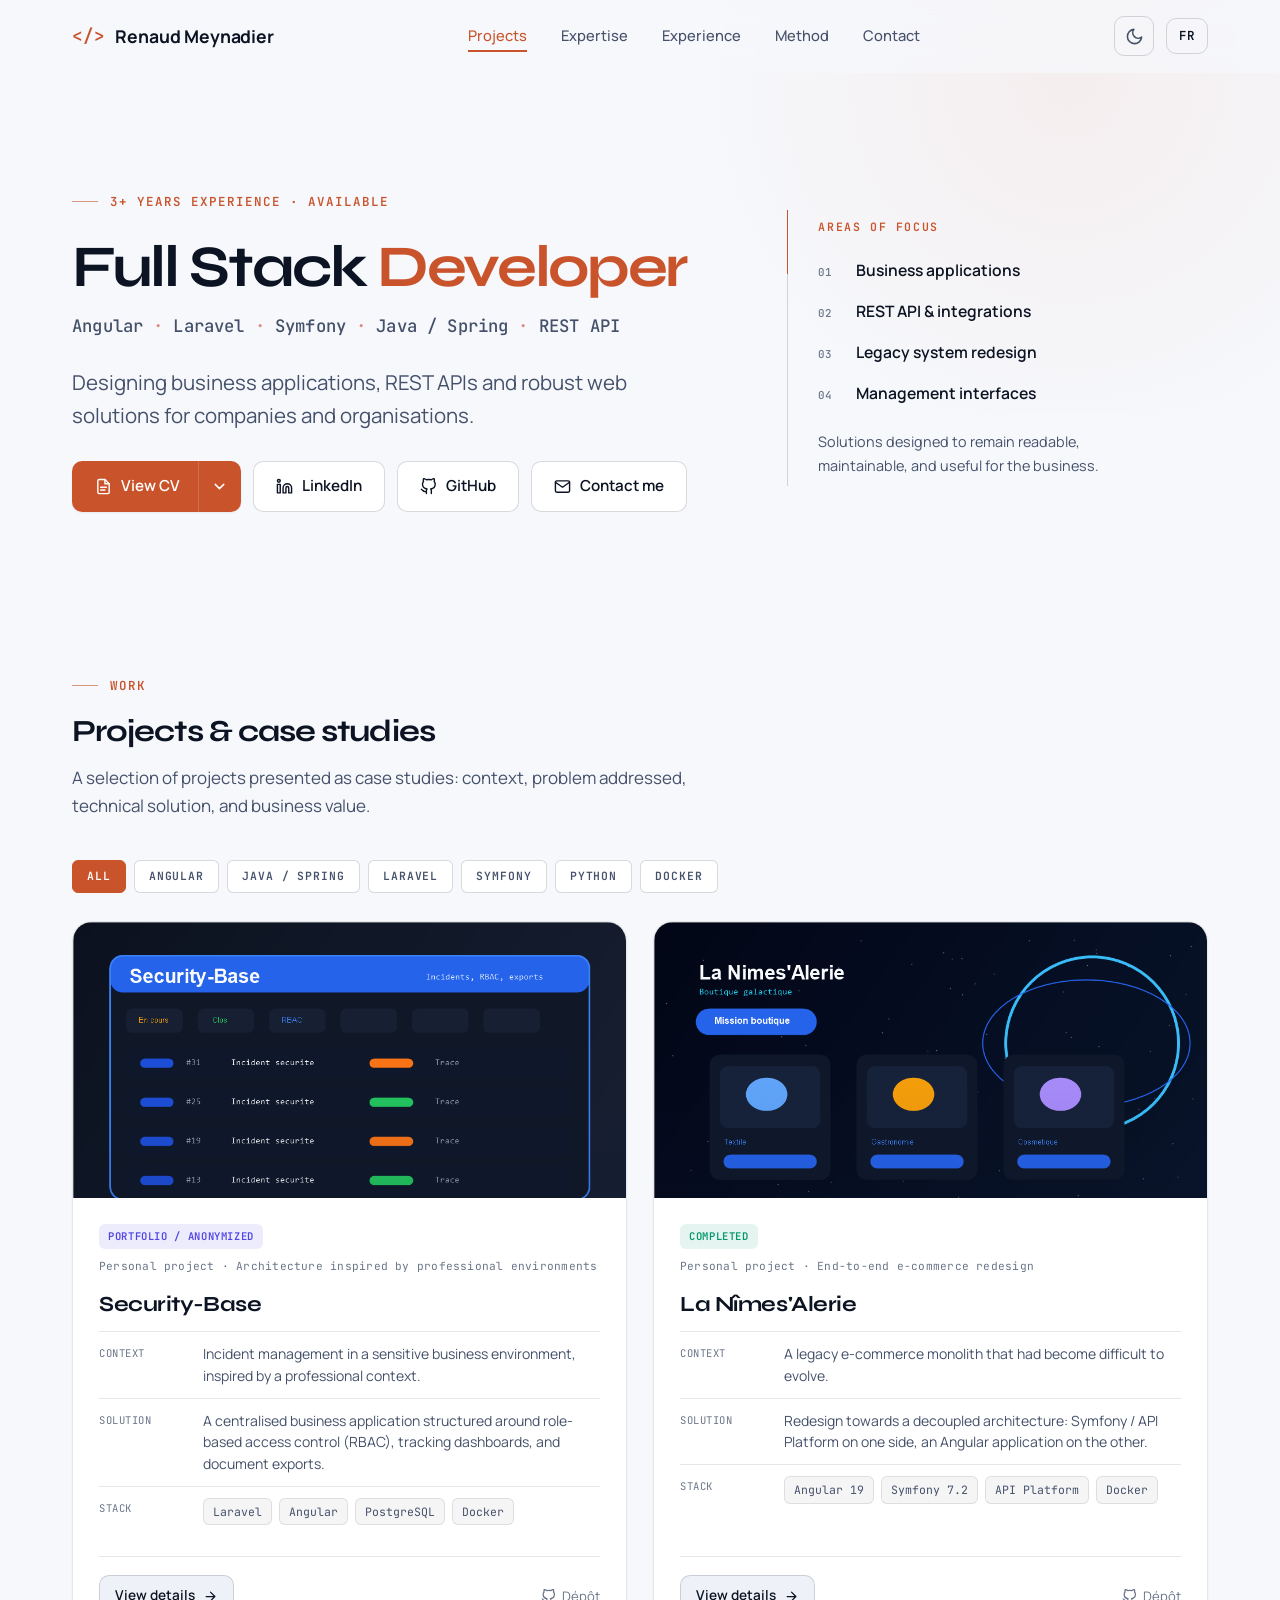
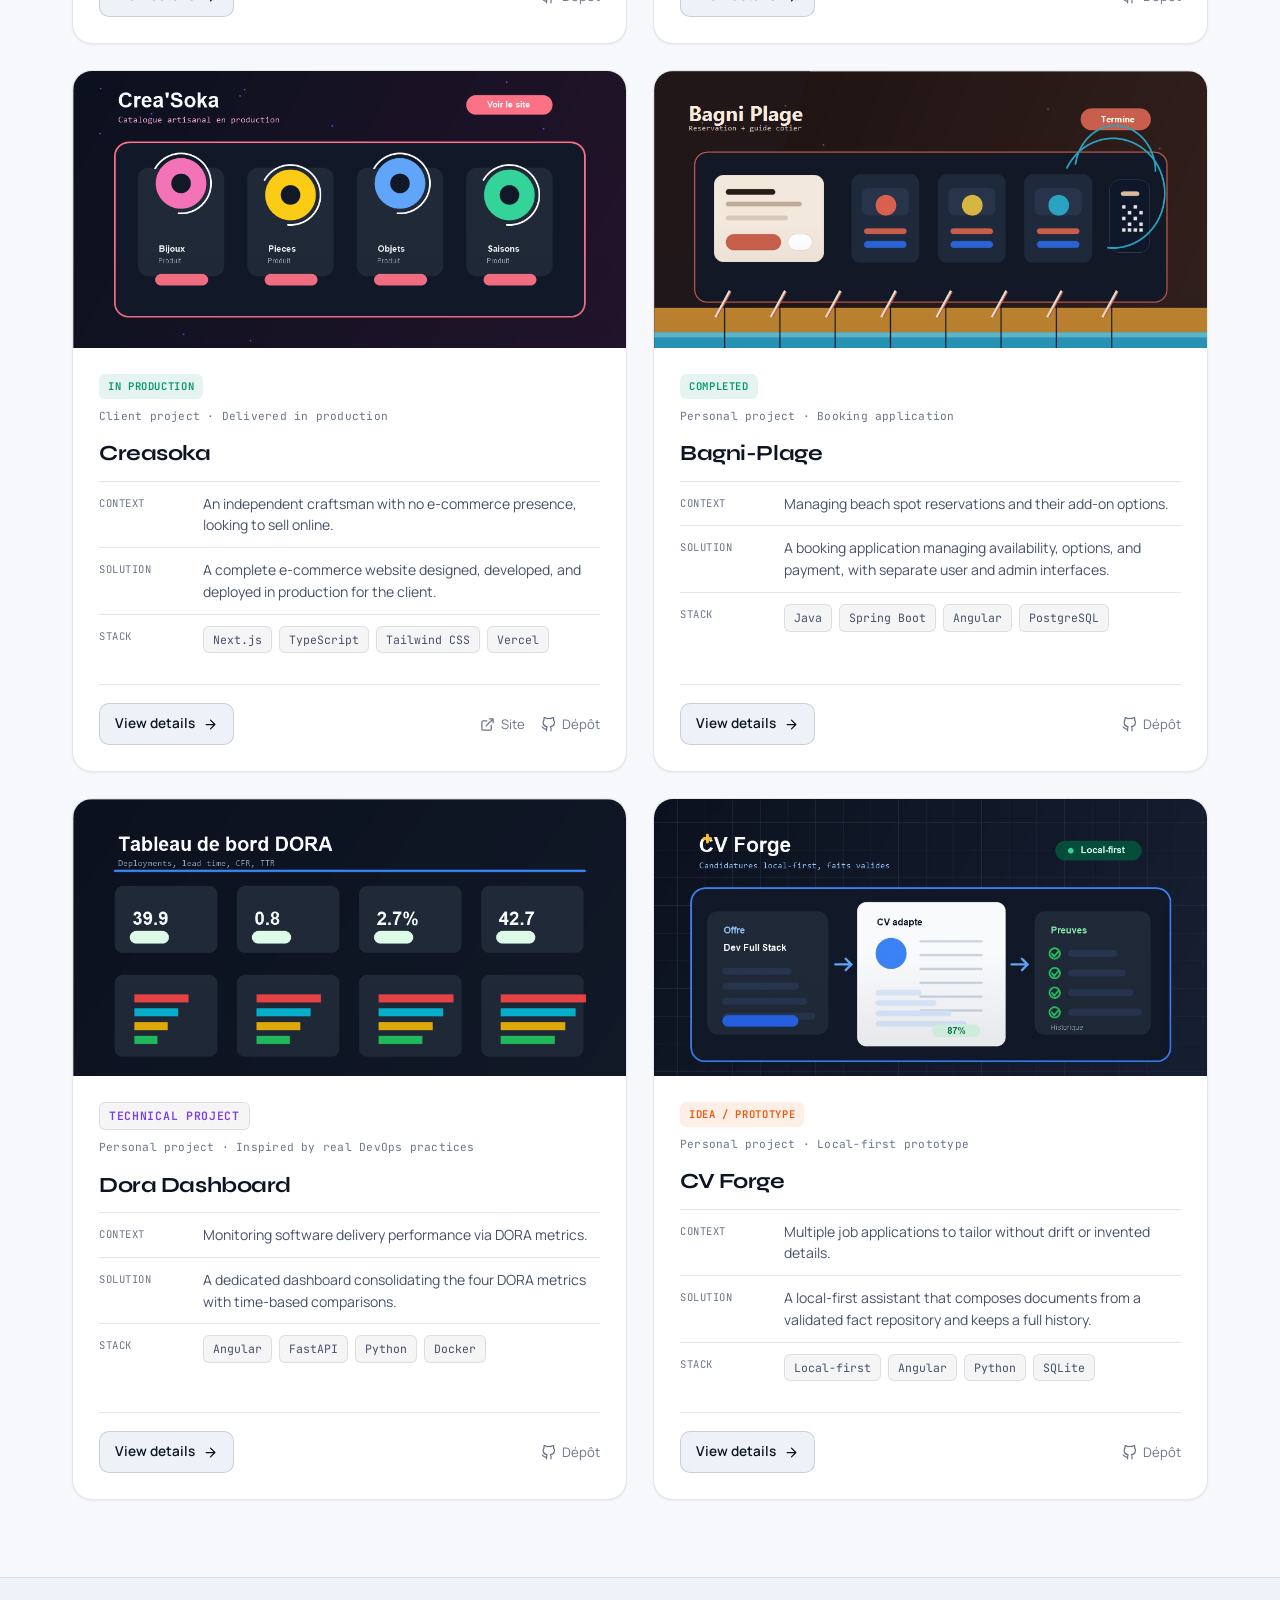
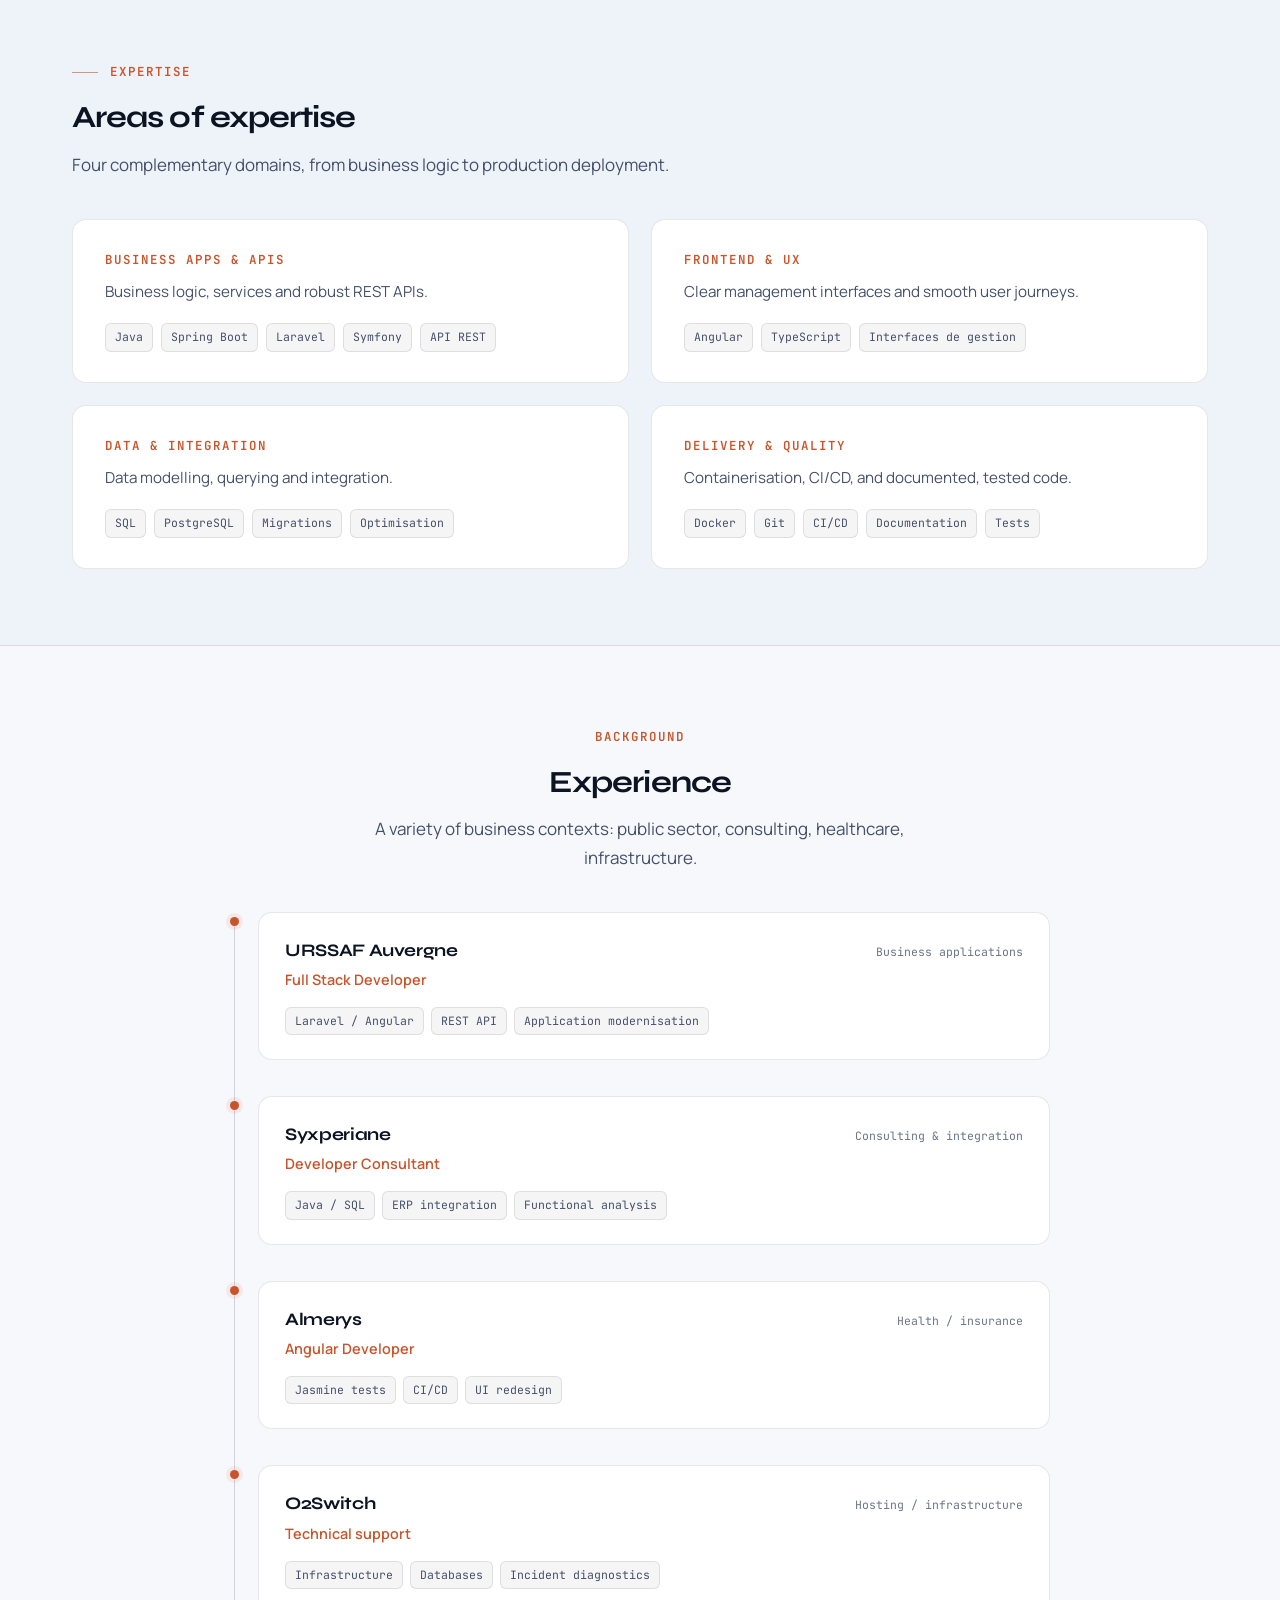
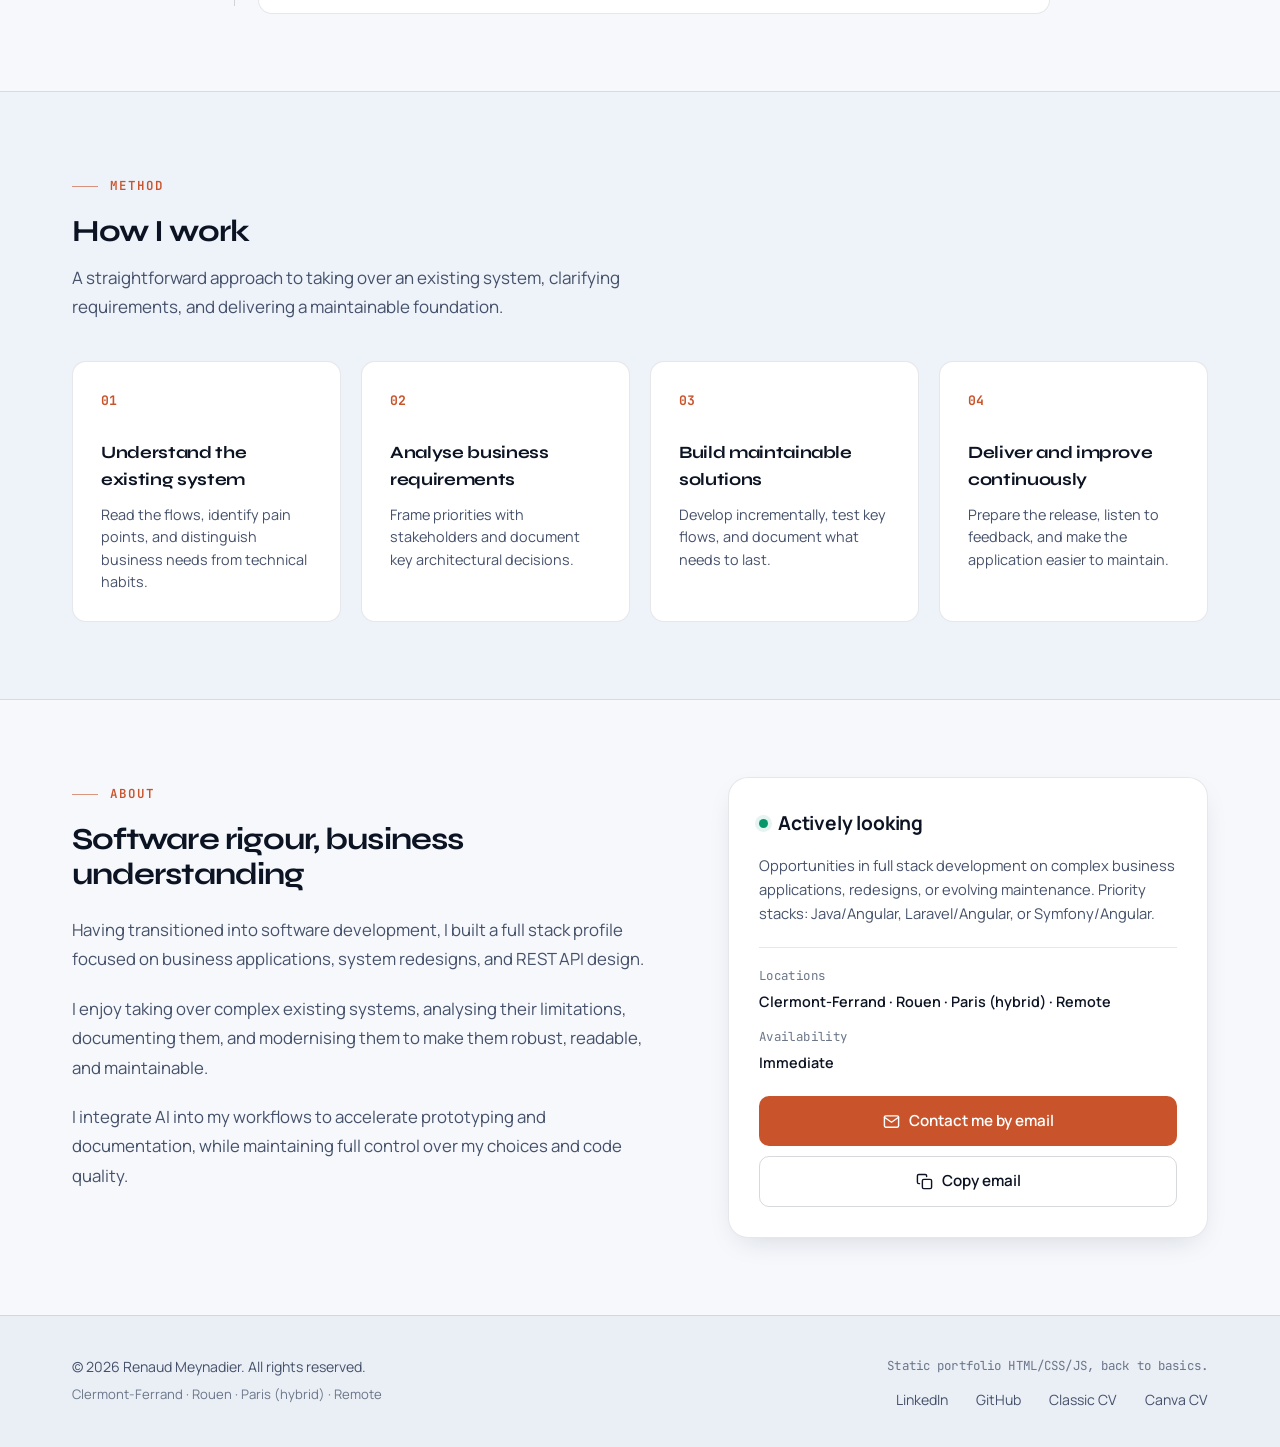
==== commit 0c043387: "feat: add English localization, update header navigation, and refine hero section layout" ====
--- a/en/index.html
+++ b/en/index.html
@@ -102,7 +102,6 @@
         </button>
         <button class="icon-btn" id="theme-toggle" aria-label="Toggle theme"></button>
         <a class="lang-switch btn btn-outline btn-sm" href="/" hreflang="fr" lang="fr">FR</a>
-        <a class="btn btn-outline btn-sm" href="#contact">Contact me</a>
       </div>
     </div>
   </header>
--- a/style.css
+++ b/style.css
@@ -191,8 +191,8 @@
 }
 .hero-inner {
     position: relative; z-index: 1;
-    display: grid; grid-template-columns: minmax(0, 1fr) minmax(0, 1fr);
-    align-items: center; gap: clamp(48px, 7vw, 80px);
+    display: grid; grid-template-columns: minmax(0, 1.3fr) minmax(0, 0.85fr);
+    align-items: center; gap: clamp(48px, 6vw, 72px);
 }
 .hero-main { min-width: 0; }
 .hero .eyebrow { margin-bottom: 26px; }
@@ -522,7 +522,7 @@
 }
 @media (max-width: 860px) {
     .nav-toggle { display: flex; }
-    .header-actions > .btn { display: none; }
+    .header-actions > .btn:not(.lang-switch) { display: none; }
     .nav {
         position: absolute; top: 100%; left: 0; right: 0;
         flex-direction: column; gap: 4px; padding: 12px;
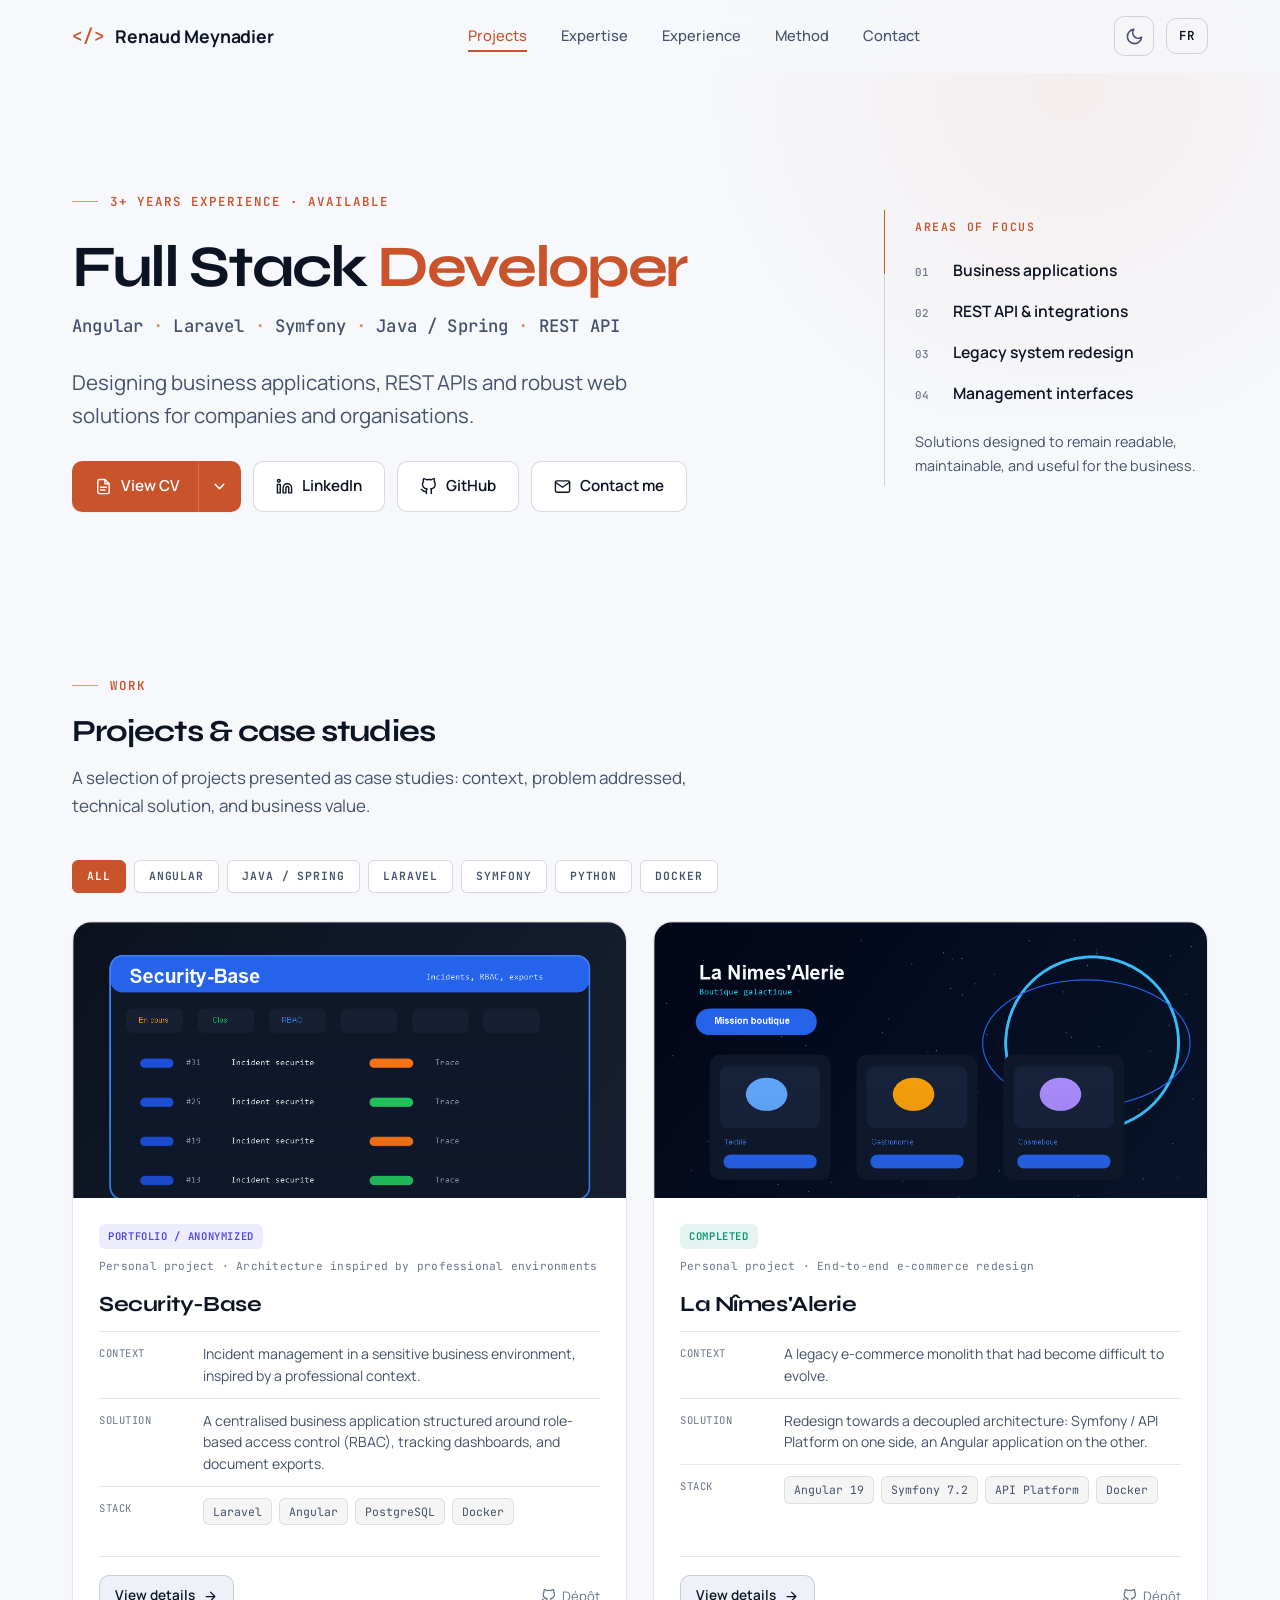
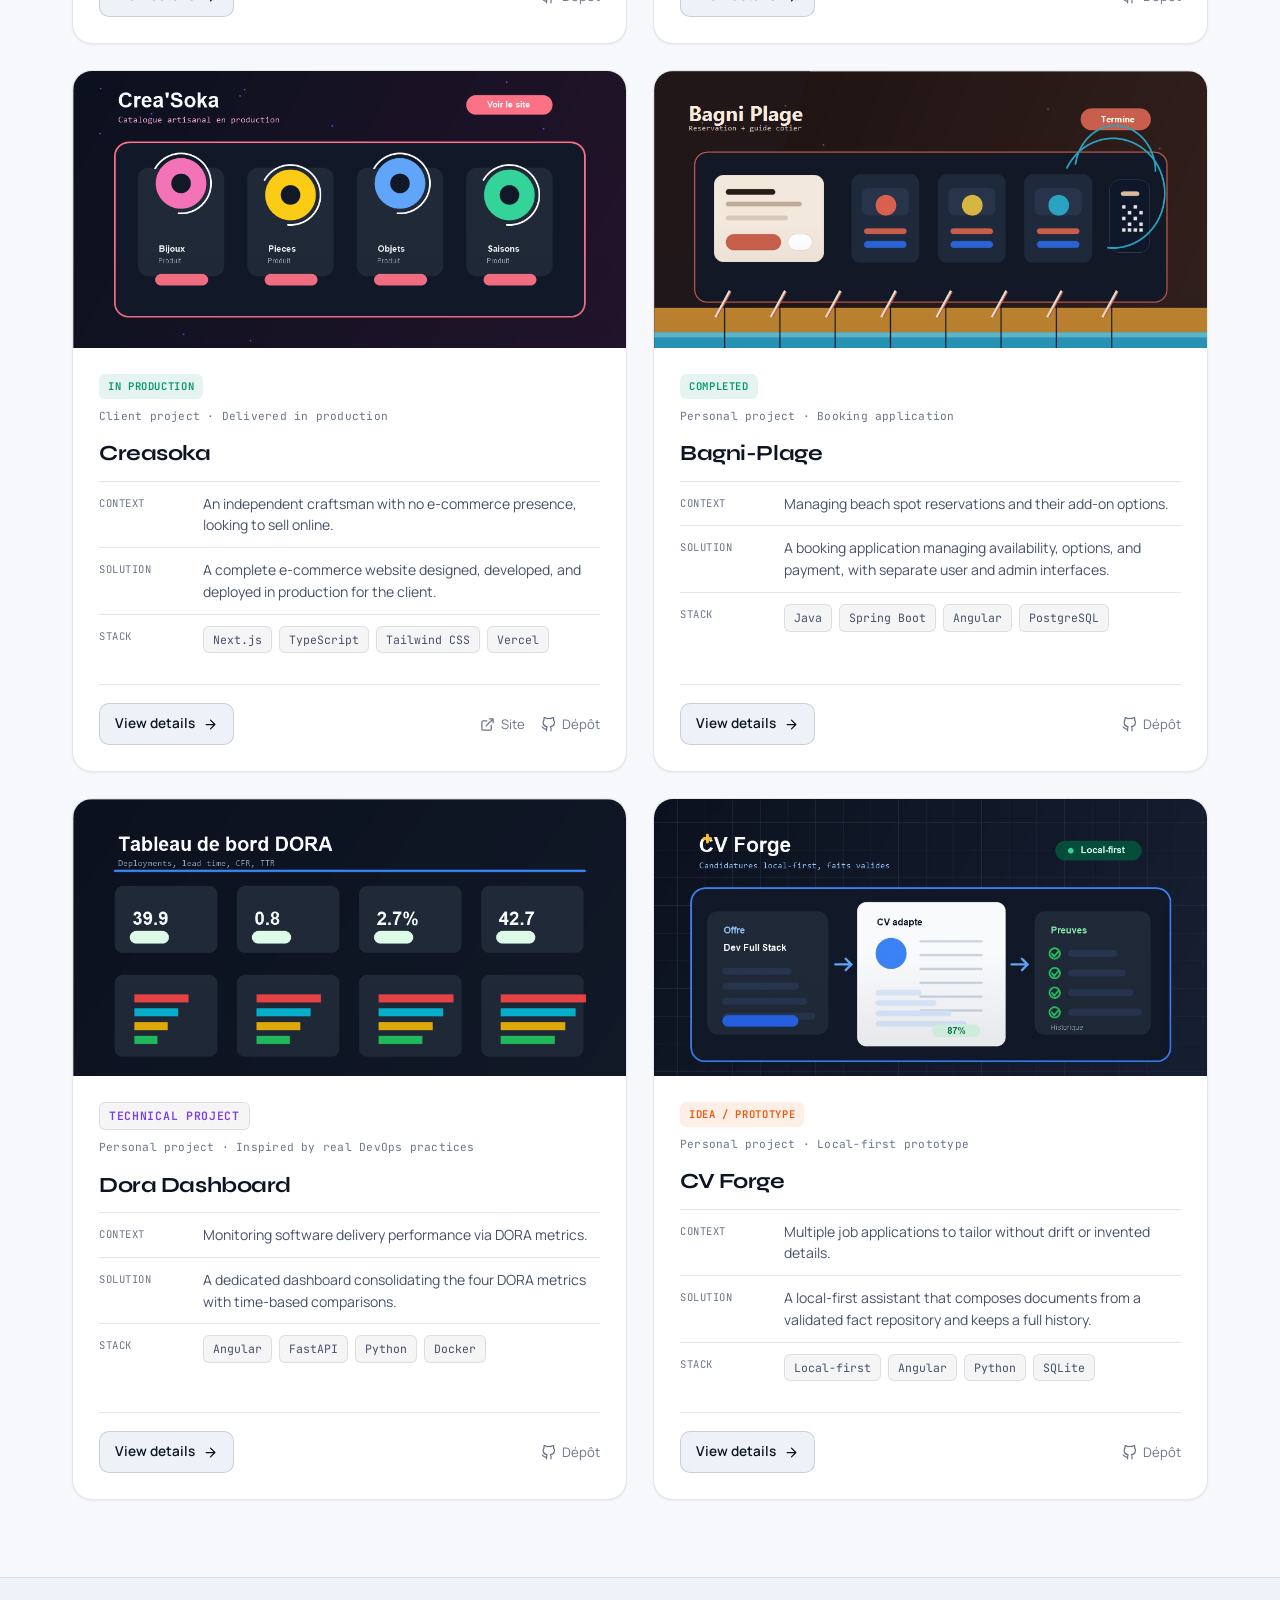
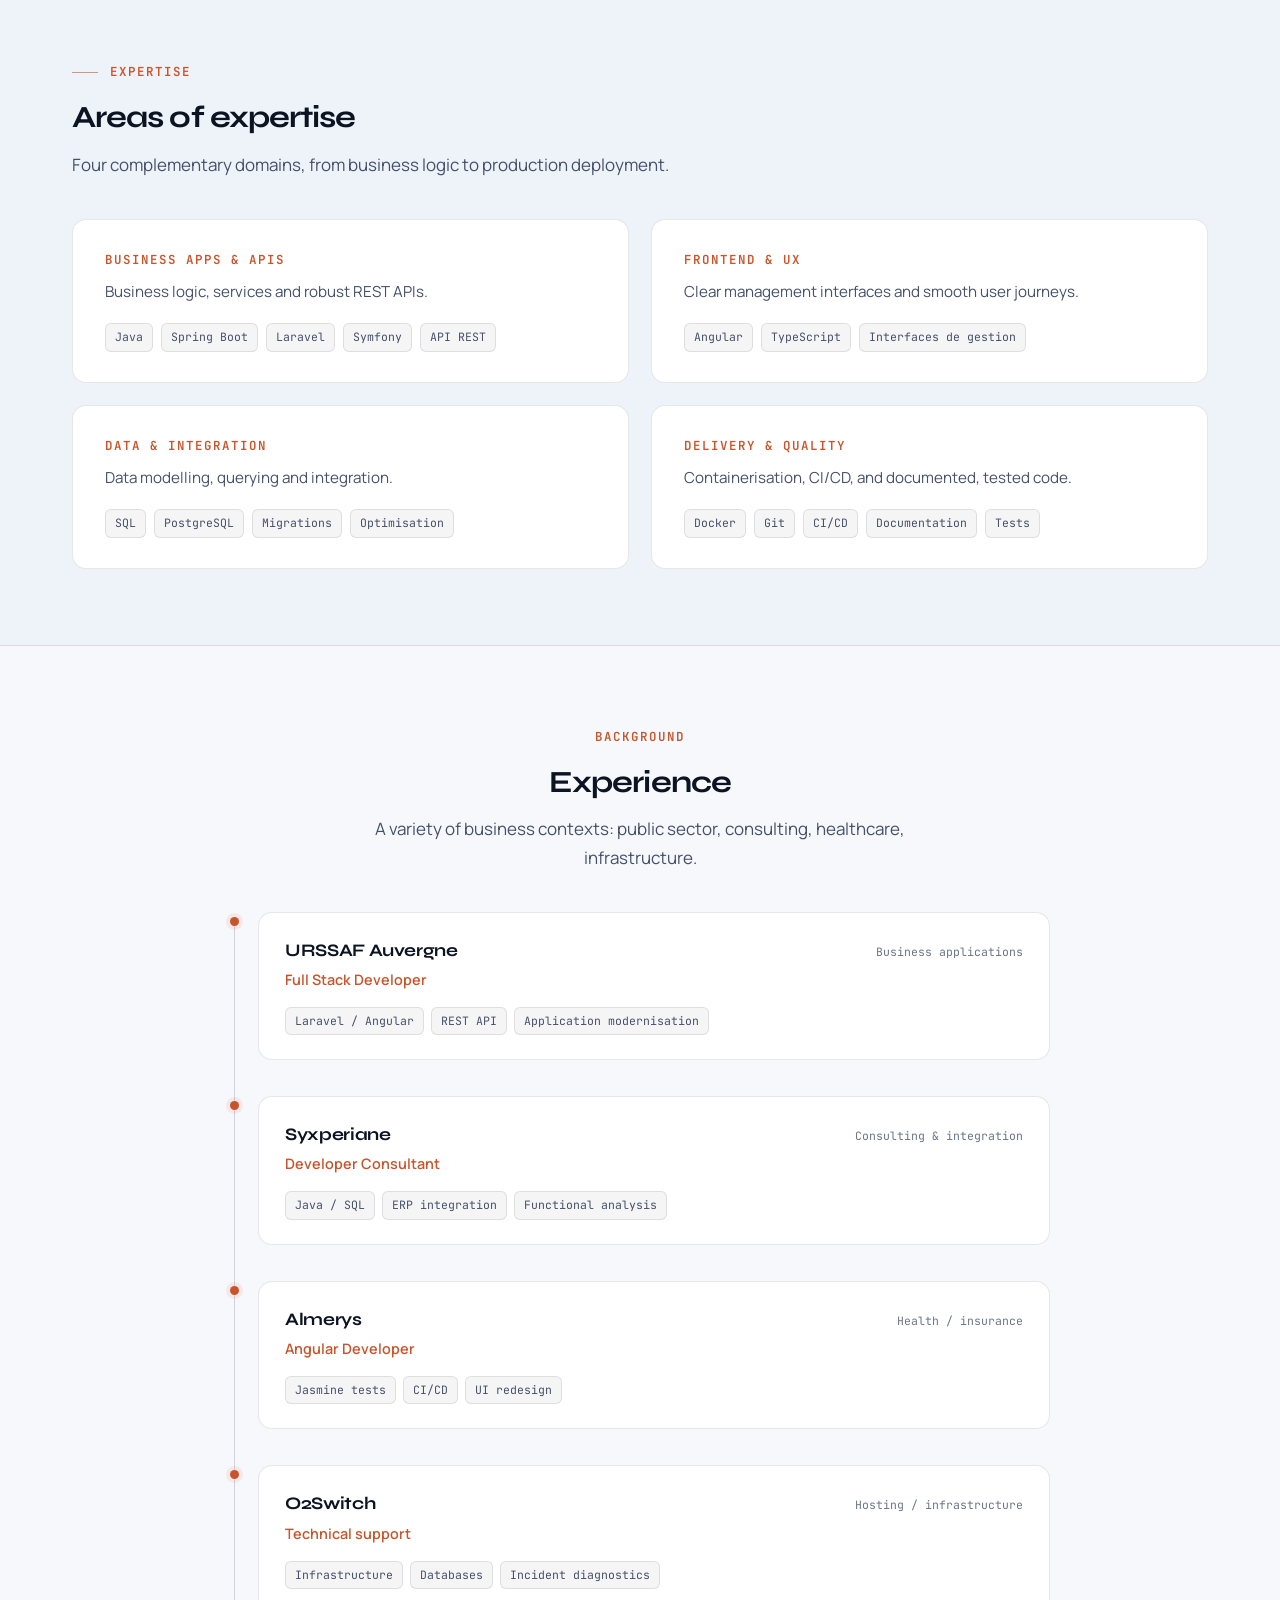
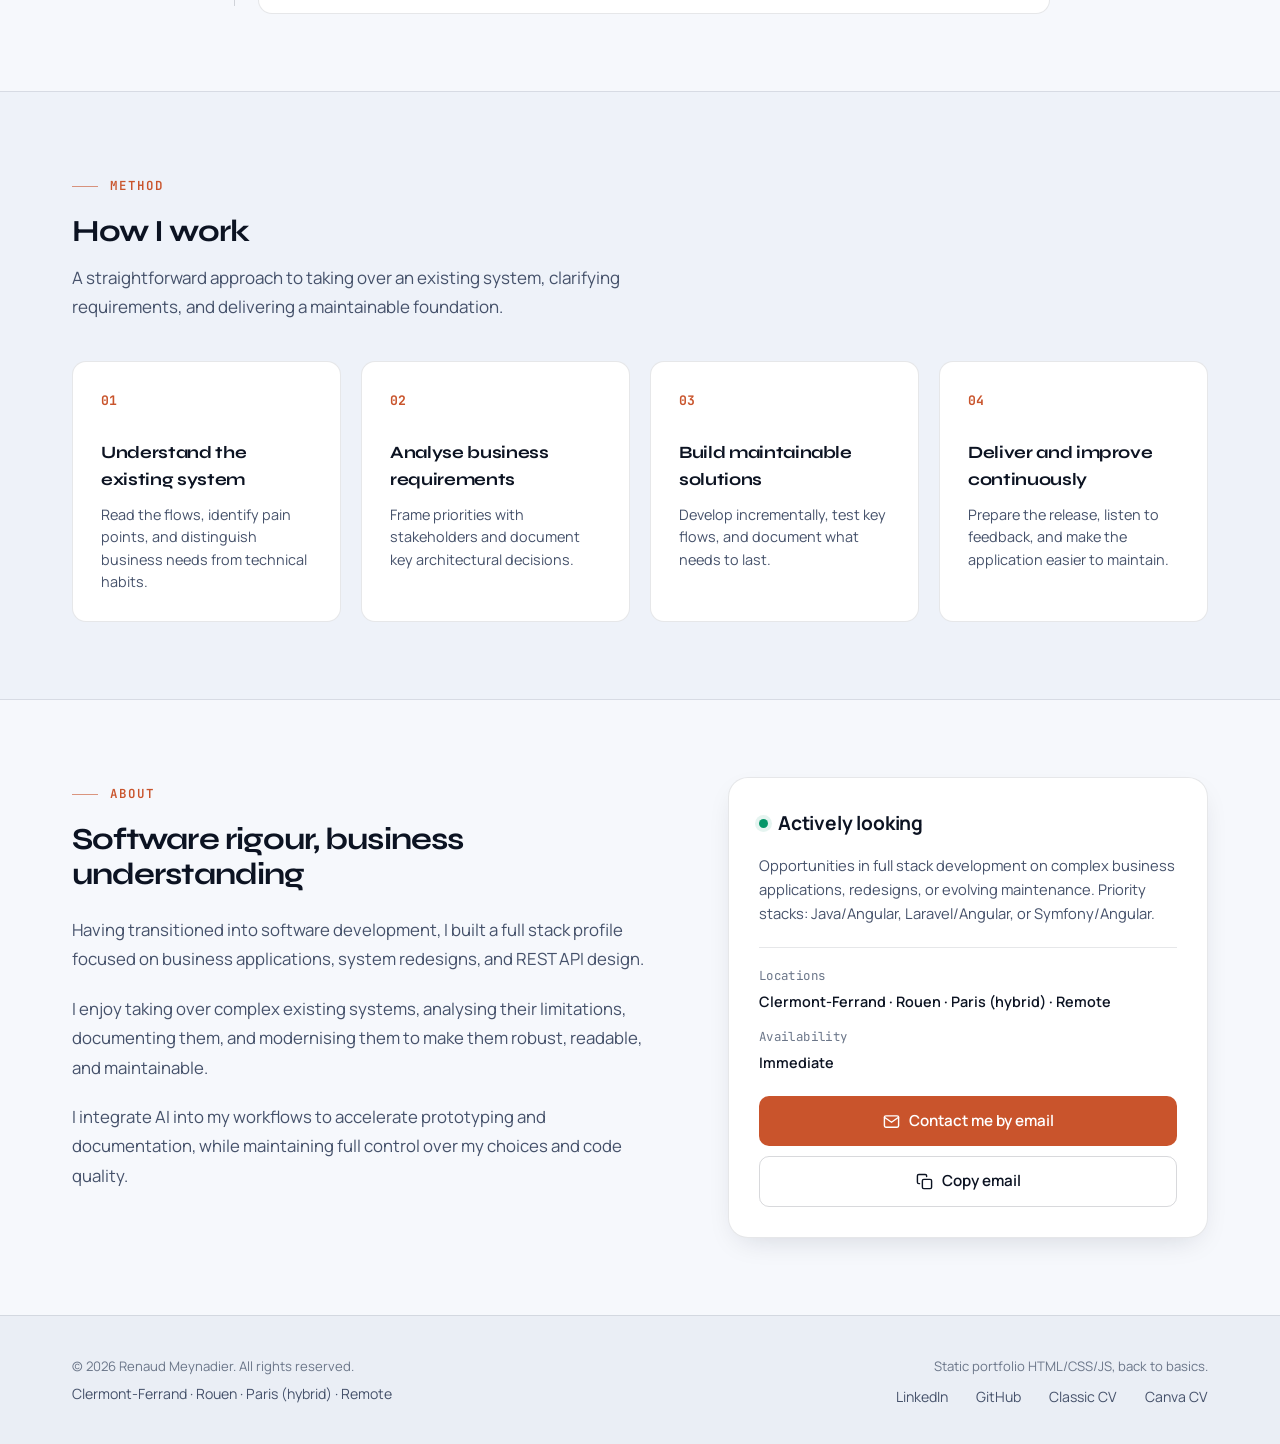
==== commit 449d19a1: "feat: add English version of the personal portfolio website" ====
--- a/en/index.html
+++ b/en/index.html
@@ -4,15 +4,15 @@
 <head>
   <meta charset="UTF-8">
   <meta name="viewport" content="width=device-width, initial-scale=1.0">
-  <title>Renaud Meynadier | Full Stack Developer Java &amp; Angular</title>
+  <title>Renaud Meynadier | Full Stack Developer</title>
   <meta name="description"
-    content="Full Stack Java & Angular Developer. Designing business applications, REST APIs and robust web solutions for companies and organisations.">
+    content="Full Stack Developer. Designing business applications, REST APIs and robust web solutions for companies and organisations.">
   <meta name="author" content="Renaud Meynadier">
 
   <!-- Open Graph -->
   <meta property="og:type" content="website">
   <meta property="og:url" content="https://www.renaudmeynadier.com/en/">
-  <meta property="og:title" content="Renaud Meynadier | Full Stack Developer Java & Angular">
+  <meta property="og:title" content="Renaud Meynadier | Full Stack Developer">
   <meta property="og:description"
     content="Designing business applications, REST APIs and robust web solutions for companies and organisations.">
   <meta property="og:image" content="https://www.renaudmeynadier.com/assets/images/og-preview.png">
@@ -69,7 +69,7 @@
         "@type": "WebSite",
         "@id": "https://www.renaudmeynadier.com/#website",
         "url": "https://www.renaudmeynadier.com/",
-        "name": "Renaud Meynadier | Full Stack Developer Java & Angular",
+        "name": "Renaud Meynadier | Full Stack Developer",
         "author": { "@id": "https://www.renaudmeynadier.com/#person" },
         "inLanguage": "en"
       }
--- a/style.css
+++ b/style.css
@@ -1,25 +1,37 @@
 /* ==========================================================================
-   Renaud Meynadier — Portfolio (version statique de production)
-   style.css — fichier unique, autonome : design tokens + mise en page.
+   Renaud Meynadier - Portfolio (version statique de production)
+   style.css - fichier unique, autonome : design tokens + mise en page.
    Aucune dépendance : HTML / CSS / JS pur.
    ========================================================================== */
 
 /* ---- Tokens : couleurs, type, espacements (thème sombre par défaut) ----- */
 :root {
-    /* Ink — navy désaturé profond */
-    --ink-950: #060a12; --ink-900: #090e1a; --ink-850: #0d1424;
-    --ink-800: #111a2e; --ink-750: #17223a; --ink-700: #1d2942; --ink-600: #283651;
+    /* Ink - navy désaturé profond */
+    --ink-950: #060a12;
+    --ink-900: #090e1a;
+    --ink-850: #0d1424;
+    --ink-800: #111a2e;
+    --ink-750: #17223a;
+    --ink-700: #1d2942;
+    --ink-600: #283651;
 
     /* Bleu de marque */
-    --blue-300: #93bbfd; --blue-400: #5b9dfb; --blue-500: #3b82f6;
-    --blue-600: #2563eb; --blue-700: #1d4ed8;
+    --blue-300: #93bbfd;
+    --blue-400: #5b9dfb;
+    --blue-500: #3b82f6;
+    --blue-600: #2563eb;
+    --blue-700: #1d4ed8;
     --blue-tint: rgba(59, 130, 246, 0.10);
 
     /* Statuts projets (sobres) */
-    --status-prod-fg: #34d399;      --status-prod-bg: rgba(16, 185, 129, 0.13);
-    --status-portfolio-fg: #818cf8; --status-portfolio-bg: rgba(99, 102, 241, 0.14);
-    --status-tech-fg: #a78bfa;      --status-tech-bg: rgba(139, 92, 246, 0.14);
-    --status-concept-fg: #fb923c;   --status-concept-bg: rgba(249, 115, 22, 0.14);
+    --status-prod-fg: #34d399;
+    --status-prod-bg: rgba(16, 185, 129, 0.13);
+    --status-portfolio-fg: #818cf8;
+    --status-portfolio-bg: rgba(99, 102, 241, 0.14);
+    --status-tech-fg: #a78bfa;
+    --status-tech-bg: rgba(139, 92, 246, 0.14);
+    --status-concept-fg: #fb923c;
+    --status-concept-bg: rgba(249, 115, 22, 0.14);
 
     /* Familles de polices */
     --font-sans: 'Manrope', system-ui, -apple-system, "Segoe UI", Roboto, sans-serif;
@@ -27,7 +39,11 @@
     --font-heading: 'Syne', 'Manrope', sans-serif;
 
     /* Rayons */
-    --radius-xs: 6px; --radius-sm: 10px; --radius-md: 14px; --radius-lg: 20px; --radius-full: 9999px;
+    --radius-xs: 6px;
+    --radius-sm: 10px;
+    --radius-md: 14px;
+    --radius-lg: 20px;
+    --radius-full: 9999px;
 
     /* Élévation (calme, sans glow bleu) */
     --shadow-sm: 0 1px 2px rgba(2, 6, 16, 0.40);
@@ -38,546 +54,1944 @@
     --container: 1200px;
     --transition: 200ms cubic-bezier(0.4, 0, 0.2, 1);
 
-    /* Accent — orange brûlé (direction finalisée) */
-    --bg-page: var(--ink-900); --bg-band: var(--ink-850); --bg-surface: var(--ink-800);
-    --bg-surface-hover: var(--ink-750); --bg-inset: var(--ink-700); --bg-footer: var(--ink-950);
-    --fg-1: #f5f8fc; --fg-2: #aab4c5; --fg-3: #6b7689;
-    --accent: #e0683c; --accent-hover: #c9542c; --accent-fg: #ffffff;
-    --accent-soft: rgba(224, 104, 60, 0.12); --on-accent-quiet: rgba(255, 255, 255, 0.16);
-    --line: rgba(148, 163, 184, 0.12); --line-strong: rgba(148, 163, 184, 0.20);
+    /* Accent - orange brûlé (direction finalisée) */
+    --bg-page: var(--ink-900);
+    --bg-band: var(--ink-850);
+    --bg-surface: var(--ink-800);
+    --bg-surface-hover: var(--ink-750);
+    --bg-inset: var(--ink-700);
+    --bg-footer: var(--ink-950);
+    --fg-1: #f5f8fc;
+    --fg-2: #aab4c5;
+    --fg-3: #6b7689;
+    --accent: #e0683c;
+    --accent-hover: #c9542c;
+    --accent-fg: #ffffff;
+    --accent-soft: rgba(224, 104, 60, 0.12);
+    --on-accent-quiet: rgba(255, 255, 255, 0.16);
+    --line: rgba(148, 163, 184, 0.12);
+    --line-strong: rgba(148, 163, 184, 0.20);
 }
 
 /* ---- Thème clair -------------------------------------------------------- */
 html.light-theme {
-    --bg-page: #f6f8fc; --bg-band: #eef2f9; --bg-surface: #ffffff;
-    --bg-surface-hover: #f1f5fb; --bg-inset: #eef2f8; --bg-footer: #eaeef5;
-    --fg-1: #0c1322; --fg-2: #45516a; --fg-3: #6b7689;
-    --accent: #c9542c; --accent-hover: #a8431f; --accent-soft: rgba(224, 104, 60, 0.10);
-    --line: rgba(15, 23, 42, 0.10); --line-strong: rgba(15, 23, 42, 0.16);
+    --bg-page: #f6f8fc;
+    --bg-band: #eef2f9;
+    --bg-surface: #ffffff;
+    --bg-surface-hover: #f1f5fb;
+    --bg-inset: #eef2f8;
+    --bg-footer: #eaeef5;
+    --fg-1: #0c1322;
+    --fg-2: #45516a;
+    --fg-3: #6b7689;
+    --accent: #c9542c;
+    --accent-hover: #a8431f;
+    --accent-soft: rgba(224, 104, 60, 0.10);
+    --line: rgba(15, 23, 42, 0.10);
+    --line-strong: rgba(15, 23, 42, 0.16);
     --shadow-sm: 0 1px 2px rgba(15, 23, 42, 0.06);
     --shadow-md: 0 10px 30px -12px rgba(15, 23, 42, 0.18);
     --shadow-lg: 0 28px 60px -24px rgba(15, 23, 42, 0.22);
     --shadow-ring: inset 0 1px 0 rgba(255, 255, 255, 0.9);
-    --status-prod-fg: #059669;      --status-prod-bg: rgba(5, 150, 105, 0.10);
-    --status-portfolio-fg: #4f46e5; --status-portfolio-bg: rgba(79, 70, 229, 0.10);
-    --status-tech-fg: #7c3aed;      --status-tech-bg: rgba(124, 58, 237, 0.10);
-    --status-concept-fg: #ea580c;   --status-concept-bg: rgba(234, 88, 12, 0.10);
+    --status-prod-fg: #059669;
+    --status-prod-bg: rgba(5, 150, 105, 0.10);
+    --status-portfolio-fg: #4f46e5;
+    --status-portfolio-bg: rgba(79, 70, 229, 0.10);
+    --status-tech-fg: #7c3aed;
+    --status-tech-bg: rgba(124, 58, 237, 0.10);
+    --status-concept-fg: #ea580c;
+    --status-concept-bg: rgba(234, 88, 12, 0.10);
 }
 
 /* ---- Base --------------------------------------------------------------- */
-* { box-sizing: border-box; margin: 0; padding: 0; }
-html { scroll-behavior: smooth; font-size: 16px; }
+* {
+    box-sizing: border-box;
+    margin: 0;
+    padding: 0;
+}
+
+html {
+    scroll-behavior: smooth;
+    font-size: 16px;
+}
+
 body {
-    background: var(--bg-page); color: var(--fg-1); font-family: var(--font-sans);
-    line-height: 1.6; -webkit-font-smoothing: antialiased; -moz-osx-font-smoothing: grayscale;
-    overflow-x: hidden; transition: background-color 0.3s ease, color 0.3s ease;
-}
-a { color: inherit; text-decoration: none; }
-button { font: inherit; cursor: pointer; }
-ul { list-style: none; }
-img { display: block; max-width: 100%; }
-::selection { background: var(--accent); color: #fff; }
-a:focus-visible, button:focus-visible { outline: 2px solid var(--accent); outline-offset: 3px; border-radius: 4px; }
+    background: var(--bg-page);
+    color: var(--fg-1);
+    font-family: var(--font-sans);
+    line-height: 1.6;
+    -webkit-font-smoothing: antialiased;
+    -moz-osx-font-smoothing: grayscale;
+    overflow-x: hidden;
+    transition: background-color 0.3s ease, color 0.3s ease;
+}
+
+a {
+    color: inherit;
+    text-decoration: none;
+}
+
+button {
+    font: inherit;
+    cursor: pointer;
+}
+
+ul {
+    list-style: none;
+}
+
+img {
+    display: block;
+    max-width: 100%;
+}
+
+::selection {
+    background: var(--accent);
+    color: #fff;
+}
+
+a:focus-visible,
+button:focus-visible {
+    outline: 2px solid var(--accent);
+    outline-offset: 3px;
+    border-radius: 4px;
+}
 
 /* ---- Skip to content ---------------------------------------------------- */
-.skip-link { position: absolute; left: -9999px; top: auto; width: 1px; height: 1px; overflow: hidden; }
+.skip-link {
+    position: absolute;
+    left: -9999px;
+    top: auto;
+    width: 1px;
+    height: 1px;
+    overflow: hidden;
+}
+
 .skip-link:focus {
-    position: fixed; left: 16px; top: 16px; z-index: 9999;
-    width: auto; height: auto; overflow: visible;
-    padding: 10px 20px; font-size: 0.9rem; font-weight: 600;
-    background: var(--accent); color: var(--accent-fg);
-    border-radius: var(--radius-sm); outline: none; box-shadow: var(--shadow-md);
-}
-
-.container { width: 100%; max-width: var(--container); margin: 0 auto; padding: 0 32px; }
+    position: fixed;
+    left: 16px;
+    top: 16px;
+    z-index: 9999;
+    width: auto;
+    height: auto;
+    overflow: visible;
+    padding: 10px 20px;
+    font-size: 0.9rem;
+    font-weight: 600;
+    background: var(--accent);
+    color: var(--accent-fg);
+    border-radius: var(--radius-sm);
+    outline: none;
+    box-shadow: var(--shadow-md);
+}
+
+.container {
+    width: 100%;
+    max-width: var(--container);
+    margin: 0 auto;
+    padding: 0 32px;
+}
 
 /* ---- Eyebrow ------------------------------------------------------------ */
 .eyebrow {
-    font-family: var(--font-mono); font-weight: 600; font-size: 0.78rem;
-    letter-spacing: 0.16em; text-transform: uppercase; color: var(--accent);
-    display: inline-flex; align-items: center; gap: 12px;
-}
-.eyebrow::before { content: ""; width: 26px; height: 1px; background: var(--accent); opacity: 0.6; }
-.eyebrow.center::before { display: none; }
-.eyebrow--bare::before { display: none; }
+    font-family: var(--font-mono);
+    font-weight: 600;
+    font-size: 0.78rem;
+    letter-spacing: 0.16em;
+    text-transform: uppercase;
+    color: var(--accent);
+    display: inline-flex;
+    align-items: center;
+    gap: 12px;
+}
+
+.eyebrow::before {
+    content: "";
+    width: 26px;
+    height: 1px;
+    background: var(--accent);
+    opacity: 0.6;
+}
+
+.eyebrow.center::before {
+    display: none;
+}
+
+.eyebrow--bare::before {
+    display: none;
+}
 
 /* ---- Sections ----------------------------------------------------------- */
-section { position: relative; }
-.section { padding: clamp(44px, 6vw, 80px) 0; }
-.section--band { background: var(--bg-band); border-block: 1px solid var(--line); }
-.section-head { max-width: 640px; margin-bottom: 40px; }
-.section-head.center { margin-inline: auto; text-align: center; }
-.section-head .eyebrow { margin-bottom: 18px; }
+section {
+    position: relative;
+}
+
+.section {
+    padding: clamp(44px, 6vw, 80px) 0;
+}
+
+.section--band {
+    background: var(--bg-band);
+    border-block: 1px solid var(--line);
+}
+
+.section-head {
+    max-width: 640px;
+    margin-bottom: 40px;
+}
+
+.section-head.center {
+    margin-inline: auto;
+    text-align: center;
+}
+
+.section-head .eyebrow {
+    margin-bottom: 18px;
+}
+
 .section-head h2 {
-    font-family: var(--font-heading); font-weight: 800; font-size: clamp(1.7rem, 2.8vw, 2.3rem);
-    line-height: 1.12; letter-spacing: -0.025em; color: var(--fg-1); margin-bottom: 16px;
-}
-.section-head p { font-size: 1.0625rem; line-height: 1.65; color: var(--fg-2); }
+    font-family: var(--font-heading);
+    font-weight: 800;
+    font-size: clamp(1.7rem, 2.8vw, 2.3rem);
+    line-height: 1.12;
+    letter-spacing: -0.025em;
+    color: var(--fg-1);
+    margin-bottom: 16px;
+}
+
+.section-head p {
+    font-size: 1.0625rem;
+    line-height: 1.65;
+    color: var(--fg-2);
+}
 
 /* ---- Boutons ------------------------------------------------------------ */
 .btn {
-    display: inline-flex; align-items: center; justify-content: center; gap: 9px;
-    font-weight: 600; font-size: 0.95rem; padding: 12px 22px;
-    border-radius: var(--radius-sm); border: 1px solid transparent;
-    transition: var(--transition); white-space: nowrap;
-}
-.btn svg { width: 17px; height: 17px; }
-.btn-primary { background: var(--accent); color: var(--accent-fg); }
-.btn-primary:hover { background: var(--accent-hover); transform: translateY(-2px); box-shadow: var(--shadow-md); }
-.btn-secondary { background: var(--bg-surface); border-color: var(--line-strong); color: var(--fg-1); }
-.btn-secondary:hover { border-color: var(--accent); background: var(--bg-surface-hover); transform: translateY(-2px); }
-.btn-outline { background: transparent; border-color: var(--line-strong); color: var(--fg-1); }
-.btn-outline:hover { border-color: var(--accent); color: var(--accent); }
-.btn-sm { padding: 8px 15px; font-size: 0.85rem; }
-.btn-block { width: 100%; }
-.copied { color: var(--status-prod-fg) !important; border-color: var(--status-prod-fg) !important; }
+    display: inline-flex;
+    align-items: center;
+    justify-content: center;
+    gap: 9px;
+    font-weight: 600;
+    font-size: 0.95rem;
+    padding: 12px 22px;
+    border-radius: var(--radius-sm);
+    border: 1px solid transparent;
+    transition: var(--transition);
+    white-space: nowrap;
+}
+
+.btn svg {
+    width: 17px;
+    height: 17px;
+}
+
+.btn-primary {
+    background: var(--accent);
+    color: var(--accent-fg);
+}
+
+.btn-primary:hover {
+    background: var(--accent-hover);
+    transform: translateY(-2px);
+    box-shadow: var(--shadow-md);
+}
+
+.btn-secondary {
+    background: var(--bg-surface);
+    border-color: var(--line-strong);
+    color: var(--fg-1);
+}
+
+.btn-secondary:hover {
+    border-color: var(--accent);
+    background: var(--bg-surface-hover);
+    transform: translateY(-2px);
+}
+
+.btn-outline {
+    background: transparent;
+    border-color: var(--line-strong);
+    color: var(--fg-1);
+}
+
+.btn-outline:hover {
+    border-color: var(--accent);
+    color: var(--accent);
+}
+
+.btn-sm {
+    padding: 8px 15px;
+    font-size: 0.85rem;
+}
+
+.btn-block {
+    width: 100%;
+}
+
+.copied {
+    color: var(--status-prod-fg) !important;
+    border-color: var(--status-prod-fg) !important;
+}
 
 /* ---- Header ------------------------------------------------------------- */
 .header {
-    position: fixed; inset: 0 0 auto 0; z-index: 100;
+    position: fixed;
+    inset: 0 0 auto 0;
+    z-index: 100;
     background: color-mix(in srgb, var(--bg-page) 78%, transparent);
-    backdrop-filter: blur(14px); -webkit-backdrop-filter: blur(14px);
-    border-bottom: 1px solid transparent; transition: border-color 0.3s ease, background 0.3s ease;
-}
-.header.scrolled { border-bottom-color: var(--line); }
+    backdrop-filter: blur(14px);
+    -webkit-backdrop-filter: blur(14px);
+    border-bottom: 1px solid transparent;
+    transition: border-color 0.3s ease, background 0.3s ease;
+}
+
+.header.scrolled {
+    border-bottom-color: var(--line);
+}
+
 .header-inner {
-    max-width: var(--container); margin: 0 auto; padding: 16px 32px;
-    display: flex; align-items: center; justify-content: space-between; gap: 24px;
-}
-.logo { display: inline-flex; align-items: center; gap: 11px; font-weight: 700; font-size: 1.1rem; color: var(--fg-1); letter-spacing: -0.01em; white-space: nowrap; }
-.logo .br { font-family: var(--font-mono); color: var(--accent); font-weight: 600; }
-.nav { display: flex; gap: 6px; }
-.nav a { font-size: 0.92rem; font-weight: 500; color: var(--fg-2); padding: 8px 14px; border-radius: var(--radius-xs); transition: color var(--transition); position: relative; }
-.nav a::after { content: ""; position: absolute; left: 14px; right: 14px; bottom: 4px; height: 1.5px; background: var(--accent); transform: scaleX(0); transform-origin: left; transition: transform 0.25s ease; }
-.nav a:hover { color: var(--fg-1); }
-.nav a:hover::after { transform: scaleX(1); }
-.nav a.active { color: var(--accent); }
-.nav a.active::after { transform: scaleX(1); }
-.header-actions { display: flex; align-items: center; gap: 12px; }
+    max-width: var(--container);
+    margin: 0 auto;
+    padding: 16px 32px;
+    display: flex;
+    align-items: center;
+    justify-content: space-between;
+    gap: 24px;
+}
+
+.logo {
+    display: inline-flex;
+    align-items: center;
+    gap: 11px;
+    font-weight: 700;
+    font-size: 1.1rem;
+    color: var(--fg-1);
+    letter-spacing: -0.01em;
+    white-space: nowrap;
+}
+
+.logo .br {
+    font-family: var(--font-mono);
+    color: var(--accent);
+    font-weight: 600;
+}
+
+.nav {
+    display: flex;
+    gap: 6px;
+}
+
+.nav a {
+    font-size: 0.92rem;
+    font-weight: 500;
+    color: var(--fg-2);
+    padding: 8px 14px;
+    border-radius: var(--radius-xs);
+    transition: color var(--transition);
+    position: relative;
+}
+
+.nav a::after {
+    content: "";
+    position: absolute;
+    left: 14px;
+    right: 14px;
+    bottom: 4px;
+    height: 1.5px;
+    background: var(--accent);
+    transform: scaleX(0);
+    transform-origin: left;
+    transition: transform 0.25s ease;
+}
+
+.nav a:hover {
+    color: var(--fg-1);
+}
+
+.nav a:hover::after {
+    transform: scaleX(1);
+}
+
+.nav a.active {
+    color: var(--accent);
+}
+
+.nav a.active::after {
+    transform: scaleX(1);
+}
+
+.header-actions {
+    display: flex;
+    align-items: center;
+    gap: 12px;
+}
+
 .icon-btn {
-    display: inline-flex; align-items: center; justify-content: center;
-    width: 40px; height: 40px; border-radius: var(--radius-sm);
-    background: transparent; border: 1px solid var(--line-strong); color: var(--fg-2); transition: var(--transition);
-}
-.icon-btn:hover { color: var(--accent); border-color: var(--accent); background: var(--accent-soft); }
-.icon-btn svg { width: 19px; height: 19px; }
-.lang-switch { font-family: var(--font-mono); font-size: 0.78rem; letter-spacing: 0.06em; padding: 7px 12px; }
+    display: inline-flex;
+    align-items: center;
+    justify-content: center;
+    width: 40px;
+    height: 40px;
+    border-radius: var(--radius-sm);
+    background: transparent;
+    border: 1px solid var(--line-strong);
+    color: var(--fg-2);
+    transition: var(--transition);
+}
+
+.icon-btn:hover {
+    color: var(--accent);
+    border-color: var(--accent);
+    background: var(--accent-soft);
+}
+
+.icon-btn svg {
+    width: 19px;
+    height: 19px;
+}
+
+.lang-switch {
+    font-family: var(--font-mono);
+    font-size: 0.78rem;
+    letter-spacing: 0.06em;
+    padding: 7px 12px;
+}
 
 /* ---- Nav toggle (hamburger) -------------------------------------------- */
 .nav-toggle {
-    display: none; flex-direction: column; justify-content: center; gap: 5px;
-    width: 40px; height: 40px; flex-shrink: 0;
-    background: transparent; border: 1px solid var(--line-strong);
-    border-radius: var(--radius-sm); padding: 11px 8px;
-    cursor: pointer; transition: var(--transition);
-}
-.nav-toggle:hover { border-color: var(--accent); background: var(--accent-soft); }
+    display: none;
+    flex-direction: column;
+    justify-content: center;
+    gap: 5px;
+    width: 40px;
+    height: 40px;
+    flex-shrink: 0;
+    background: transparent;
+    border: 1px solid var(--line-strong);
+    border-radius: var(--radius-sm);
+    padding: 11px 8px;
+    cursor: pointer;
+    transition: var(--transition);
+}
+
+.nav-toggle:hover {
+    border-color: var(--accent);
+    background: var(--accent-soft);
+}
+
 .nav-toggle span {
-    display: block; height: 1.5px; background: var(--fg-2);
+    display: block;
+    height: 1.5px;
+    background: var(--fg-2);
     transition: transform 0.25s ease, opacity 0.25s ease, background 0.2s ease;
     transform-origin: center;
 }
-.nav-toggle:hover span { background: var(--accent); }
-.nav-toggle.open span:nth-child(1) { transform: translateY(6.5px) rotate(45deg); }
-.nav-toggle.open span:nth-child(2) { opacity: 0; transform: scaleX(0); }
-.nav-toggle.open span:nth-child(3) { transform: translateY(-6.5px) rotate(-45deg); }
+
+.nav-toggle:hover span {
+    background: var(--accent);
+}
+
+.nav-toggle.open span:nth-child(1) {
+    transform: translateY(6.5px) rotate(45deg);
+}
+
+.nav-toggle.open span:nth-child(2) {
+    opacity: 0;
+    transform: scaleX(0);
+}
+
+.nav-toggle.open span:nth-child(3) {
+    transform: translateY(-6.5px) rotate(-45deg);
+}
 
 /* ---- Hero --------------------------------------------------------------- */
-.hero { padding-top: 184px; padding-bottom: 80px; position: relative; }
+.hero {
+    padding-top: 184px;
+    padding-bottom: 80px;
+    position: relative;
+}
+
 .hero::before {
-    content: ""; position: absolute; top: -10%; right: 0; width: 55%; height: 80%;
+    content: "";
+    position: absolute;
+    top: -10%;
+    right: 0;
+    width: 55%;
+    height: 80%;
     background: radial-gradient(circle at 70% 30%, var(--accent-soft) 0%, transparent 62%);
-    pointer-events: none; opacity: 0.7; z-index: 0;
-}
+    pointer-events: none;
+    opacity: 0.7;
+    z-index: 0;
+}
+
 .hero-inner {
-    position: relative; z-index: 1;
-    display: grid; grid-template-columns: minmax(0, 1.3fr) minmax(0, 0.85fr);
-    align-items: center; gap: clamp(48px, 6vw, 72px);
-}
-.hero-main { min-width: 0; }
-.hero .eyebrow { margin-bottom: 26px; }
+    position: relative;
+    z-index: 1;
+    display: grid;
+    grid-template-columns: minmax(0, 1.5fr) minmax(0, 0.65fr);
+    align-items: center;
+    gap: clamp(40px, 5vw, 64px);
+}
+
+.hero-main {
+    min-width: 0;
+}
+
+.hero .eyebrow {
+    margin-bottom: 26px;
+}
+
 .hero h1 {
-    font-family: var(--font-heading); font-weight: 800; font-size: clamp(2.6rem, 5.4vw, 4.3rem);
-    line-height: 1.03; letter-spacing: -0.035em; color: var(--fg-1); margin-bottom: 14px; text-wrap: balance;
-}
-.hero h1 .accent { color: var(--accent); }
+    font-family: var(--font-heading);
+    font-weight: 800;
+    font-size: clamp(2.6rem, 5.4vw, 4.3rem);
+    line-height: 1.03;
+    letter-spacing: -0.035em;
+    color: var(--fg-1);
+    margin-bottom: 14px;
+    text-wrap: balance;
+}
+
+.hero h1 .accent {
+    color: var(--accent);
+}
+
 .hero-stack {
-    display: flex; flex-wrap: wrap; align-items: center; gap: 10px;
-    font-family: var(--font-mono); font-weight: 500; font-size: clamp(0.92rem, 1.4vw, 1.08rem);
-    color: var(--fg-2); margin-bottom: 26px; letter-spacing: 0.01em;
-}
-.hero-stack .sep { color: var(--accent); opacity: 0.65; }
-.hero-sub { font-size: clamp(1.0625rem, 1.6vw, 1.28rem); line-height: 1.6; color: var(--fg-2); max-width: 640px; margin-bottom: 30px; }
-.hero-actions { display: flex; flex-wrap: wrap; gap: 12px; align-items: center; }
+    display: flex;
+    flex-wrap: wrap;
+    align-items: center;
+    gap: 10px;
+    font-family: var(--font-mono);
+    font-weight: 500;
+    font-size: clamp(0.92rem, 1.4vw, 1.08rem);
+    color: var(--fg-2);
+    margin-bottom: 26px;
+    letter-spacing: 0.01em;
+}
+
+.hero-stack .sep {
+    color: var(--accent);
+    opacity: 0.65;
+}
+
+.hero-sub {
+    font-size: clamp(1.0625rem, 1.6vw, 1.28rem);
+    line-height: 1.6;
+    color: var(--fg-2);
+    max-width: 640px;
+    margin-bottom: 30px;
+}
+
+.hero-actions {
+    display: flex;
+    flex-wrap: wrap;
+    gap: 12px;
+    align-items: center;
+}
+
 .hero-focus {
-    position: relative; padding: 8px 0 8px 30px;
+    position: relative;
+    padding: 8px 0 8px 30px;
     border-left: 1px solid var(--line-strong);
 }
+
 .hero-focus::before {
-    content: ""; position: absolute; left: -1px; top: 0;
-    width: 1px; height: 64px; background: var(--accent);
-}
+    content: "";
+    position: absolute;
+    left: -1px;
+    top: 0;
+    width: 1px;
+    height: 64px;
+    background: var(--accent);
+}
+
 .hero-focus-label {
-    display: block; margin-bottom: 22px;
-    font-family: var(--font-mono); font-size: 0.72rem; font-weight: 600;
-    letter-spacing: 0.14em; text-transform: uppercase; color: var(--accent);
-}
-.hero-focus ul { display: grid; gap: 16px; }
+    display: block;
+    margin-bottom: 22px;
+    font-family: var(--font-mono);
+    font-size: 0.72rem;
+    font-weight: 600;
+    letter-spacing: 0.14em;
+    text-transform: uppercase;
+    color: var(--accent);
+}
+
+.hero-focus ul {
+    display: grid;
+    gap: 16px;
+}
+
 .hero-focus li {
-    display: grid; grid-template-columns: 28px minmax(0, 1fr); gap: 10px;
-    align-items: baseline; color: var(--fg-1); font-size: 0.98rem; font-weight: 600;
-}
+    display: grid;
+    grid-template-columns: 28px minmax(0, 1fr);
+    gap: 10px;
+    align-items: baseline;
+    color: var(--fg-1);
+    font-size: 0.98rem;
+    font-weight: 600;
+}
+
 .hero-focus li span {
-    font-family: var(--font-mono); font-size: 0.68rem; font-weight: 500;
+    font-family: var(--font-mono);
+    font-size: 0.68rem;
+    font-weight: 500;
     color: var(--fg-3);
 }
+
 .hero-focus p {
-    margin-top: 24px; max-width: 330px;
-    color: var(--fg-2); font-size: 0.9rem; line-height: 1.65;
+    margin-top: 24px;
+    max-width: 330px;
+    color: var(--fg-2);
+    font-size: 0.9rem;
+    line-height: 1.65;
 }
 
 /* ---- CV split-button ---------------------------------------------------- */
-.cv-action { position: relative; display: inline-flex; align-items: stretch; border-radius: var(--radius-sm); box-shadow: var(--shadow-sm); }
-.cv-action:hover { box-shadow: var(--shadow-md); }
-.cv-action .btn-primary { transform: none !important; box-shadow: none; }
-.cv-action > .btn-primary:first-child { border-radius: var(--radius-sm) 0 0 var(--radius-sm); padding-right: 18px; }
-.cv-toggle { border-radius: 0 var(--radius-sm) var(--radius-sm) 0; padding: 12px 12px; border-left: 1px solid var(--on-accent-quiet); margin-left: -1px; align-self: stretch; display: inline-flex; align-items: center; }
-.cv-toggle svg { transition: transform 0.2s ease; }
-.cv-action.open .cv-toggle svg { transform: rotate(180deg); }
+.cv-action {
+    position: relative;
+    display: inline-flex;
+    align-items: stretch;
+    border-radius: var(--radius-sm);
+    box-shadow: var(--shadow-sm);
+}
+
+.cv-action:hover {
+    box-shadow: var(--shadow-md);
+}
+
+.cv-action .btn-primary {
+    transform: none !important;
+    box-shadow: none;
+}
+
+.cv-action>.btn-primary:first-child {
+    border-radius: var(--radius-sm) 0 0 var(--radius-sm);
+    padding-right: 18px;
+}
+
+.cv-toggle {
+    border-radius: 0 var(--radius-sm) var(--radius-sm) 0;
+    padding: 12px 12px;
+    border-left: 1px solid var(--on-accent-quiet);
+    margin-left: -1px;
+    align-self: stretch;
+    display: inline-flex;
+    align-items: center;
+}
+
+.cv-toggle svg {
+    transition: transform 0.2s ease;
+}
+
+.cv-action.open .cv-toggle svg {
+    transform: rotate(180deg);
+}
+
 .cv-menu {
-    position: absolute; top: calc(100% + 10px); left: 0; min-width: 280px; z-index: 30;
-    background: var(--bg-surface); border: 1px solid var(--line-strong); border-radius: var(--radius-md);
-    box-shadow: var(--shadow-lg); padding: 8px; opacity: 0; visibility: hidden; transform: translateY(-6px); transition: var(--transition);
-}
-.cv-action.open .cv-menu { opacity: 1; visibility: visible; transform: translateY(0); }
-.cv-menu-row { padding: 8px; border-radius: var(--radius-sm); }
-.cv-menu-row + .cv-menu-row { margin-top: 2px; border-top: 1px solid var(--line); }
-.cv-menu-label { display: block; font-weight: 600; font-size: 0.9rem; color: var(--fg-1); margin-bottom: 8px; }
-.cv-menu-actions { display: flex; gap: 8px; }
+    position: absolute;
+    top: calc(100% + 10px);
+    left: 0;
+    min-width: 280px;
+    z-index: 30;
+    background: var(--bg-surface);
+    border: 1px solid var(--line-strong);
+    border-radius: var(--radius-md);
+    box-shadow: var(--shadow-lg);
+    padding: 8px;
+    opacity: 0;
+    visibility: hidden;
+    transform: translateY(-6px);
+    transition: var(--transition);
+}
+
+.cv-action.open .cv-menu {
+    opacity: 1;
+    visibility: visible;
+    transform: translateY(0);
+}
+
+.cv-menu-row {
+    padding: 8px;
+    border-radius: var(--radius-sm);
+}
+
+.cv-menu-row+.cv-menu-row {
+    margin-top: 2px;
+    border-top: 1px solid var(--line);
+}
+
+.cv-menu-label {
+    display: block;
+    font-weight: 600;
+    font-size: 0.9rem;
+    color: var(--fg-1);
+    margin-bottom: 8px;
+}
+
+.cv-menu-actions {
+    display: flex;
+    gap: 8px;
+}
+
 .cv-menu-actions a {
-    display: inline-flex; align-items: center; gap: 6px; flex: 1; justify-content: center;
-    font-size: 0.82rem; font-weight: 500; color: var(--fg-2);
-    padding: 8px 10px; border-radius: var(--radius-xs); border: 1px solid var(--line); background: var(--bg-inset); transition: var(--transition);
-}
-.cv-menu-actions a:hover { color: var(--accent); border-color: var(--accent); background: var(--accent-soft); }
-.cv-menu-actions a svg { flex: none; width: 15px; height: 15px; }
+    display: inline-flex;
+    align-items: center;
+    gap: 6px;
+    flex: 1;
+    justify-content: center;
+    font-size: 0.82rem;
+    font-weight: 500;
+    color: var(--fg-2);
+    padding: 8px 10px;
+    border-radius: var(--radius-xs);
+    border: 1px solid var(--line);
+    background: var(--bg-inset);
+    transition: var(--transition);
+}
+
+.cv-menu-actions a:hover {
+    color: var(--accent);
+    border-color: var(--accent);
+    background: var(--accent-soft);
+}
+
+.cv-menu-actions a svg {
+    flex: none;
+    width: 15px;
+    height: 15px;
+}
 
 /* ---- Projets ------------------------------------------------------------ */
-.projects-grid { display: grid; grid-template-columns: repeat(2, 1fr); gap: 26px; }
+.projects-grid {
+    display: grid;
+    grid-template-columns: repeat(2, 1fr);
+    gap: 26px;
+}
+
 .pcard {
-    display: flex; flex-direction: column; background: var(--bg-surface);
-    border: 1px solid var(--line); border-radius: var(--radius-lg); overflow: hidden;
-    box-shadow: var(--shadow-sm), var(--shadow-ring); transition: var(--transition);
-}
-.pcard:hover { transform: translateY(-4px); border-color: var(--line-strong); box-shadow: var(--shadow-lg), var(--shadow-ring); }
-.pcard-thumb { aspect-ratio: 16 / 8; background-size: cover; background-position: center top; border-bottom: 1px solid var(--line); position: relative; }
-.pcard-thumb::after { content: ""; position: absolute; inset: 0; background: linear-gradient(180deg, rgba(9,14,26,0) 50%, rgba(9,14,26,0.45) 100%); }
-.light-theme .pcard-thumb::after { background: linear-gradient(180deg, rgba(15,23,42,0) 55%, rgba(15,23,42,0.10) 100%); }
-.pcard-body { padding: 26px; display: flex; flex-direction: column; flex: 1; }
-.pcard-meta { display: flex; align-items: center; gap: 10px; margin-bottom: 10px; }
-.pcard-tagline { font-family: var(--font-mono); font-size: 0.7rem; letter-spacing: 0.02em; color: var(--fg-3); margin-bottom: 12px; line-height: 1.4; }
-.status { display: inline-flex; font-family: var(--font-mono); font-weight: 600; font-size: 0.66rem; letter-spacing: 0.06em; text-transform: uppercase; padding: 4px 9px; border-radius: var(--radius-xs); }
-.status.prod { background: var(--status-prod-bg); color: var(--status-prod-fg); }
-.status.portfolio { background: var(--status-portfolio-bg); color: var(--status-portfolio-fg); }
-.status.tech { background: var(--status-tech-bg); color: var(--status-tech-fg); }
-.status.concept { background: var(--status-concept-bg); color: var(--status-concept-fg); }
-.status.done { background: var(--status-prod-bg); color: var(--status-prod-fg); }
-.pcard h3 { font-family: var(--font-heading); font-size: 1.35rem; font-weight: 700; letter-spacing: -0.015em; margin-bottom: 10px; }
-.pcard-fields { display: grid; gap: 0; margin-bottom: 20px; }
-.pfield { display: grid; grid-template-columns: 92px 1fr; gap: 12px; padding: 11px 0; border-top: 1px solid var(--line); }
-.pfield .k { font-family: var(--font-mono); font-size: 0.66rem; letter-spacing: 0.05em; text-transform: uppercase; color: var(--fg-3); padding-top: 2px; }
-.pfield .v { font-size: 0.875rem; color: var(--fg-2); line-height: 1.55; }
-.pstack { display: flex; flex-wrap: wrap; gap: 7px; }
-.tech { font-family: var(--font-mono); font-size: 0.72rem; color: var(--fg-2); white-space: nowrap; background: rgba(148,163,184,0.06); border: 1px solid var(--line); border-radius: var(--radius-xs); padding: 4px 9px; }
-.light-theme .tech { background: rgba(15,23,42,0.04); }
-.pcard-foot { margin-top: auto; padding-top: 18px; border-top: 1px solid var(--line); display: flex; align-items: center; justify-content: space-between; gap: 14px; flex-wrap: wrap; }
-.case-link { display: inline-flex; align-items: center; gap: 8px; font-weight: 600; font-size: 0.85rem; color: var(--fg-1); background: var(--bg-inset); border: 1px solid var(--line-strong); padding: 9px 15px; border-radius: var(--radius-sm); transition: var(--transition); }
-.case-link:hover { color: var(--accent); border-color: var(--accent); background: var(--accent-soft); }
-.case-link svg { width: 15px; height: 15px; transition: transform 0.2s ease; }
-.case-link:hover svg { transform: translateX(3px); }
-.pcard-links { display: flex; align-items: center; gap: 16px; }
-.repo-link { display: inline-flex; align-items: center; gap: 6px; font-size: 0.82rem; color: var(--fg-3); transition: color var(--transition); }
-.repo-link:hover { color: var(--accent); }
-.repo-link svg { width: 15px; height: 15px; }
+    display: flex;
+    flex-direction: column;
+    background: var(--bg-surface);
+    border: 1px solid var(--line);
+    border-radius: var(--radius-lg);
+    overflow: hidden;
+    box-shadow: var(--shadow-sm), var(--shadow-ring);
+    transition: var(--transition);
+}
+
+.pcard:hover {
+    transform: translateY(-4px);
+    border-color: var(--line-strong);
+    box-shadow: var(--shadow-lg), var(--shadow-ring);
+}
+
+.pcard-thumb {
+    aspect-ratio: 16 / 8;
+    background-size: cover;
+    background-position: center top;
+    border-bottom: 1px solid var(--line);
+    position: relative;
+}
+
+.pcard-thumb::after {
+    content: "";
+    position: absolute;
+    inset: 0;
+    background: linear-gradient(180deg, rgba(9, 14, 26, 0) 50%, rgba(9, 14, 26, 0.45) 100%);
+}
+
+.light-theme .pcard-thumb::after {
+    background: linear-gradient(180deg, rgba(15, 23, 42, 0) 55%, rgba(15, 23, 42, 0.10) 100%);
+}
+
+.pcard-body {
+    padding: 26px;
+    display: flex;
+    flex-direction: column;
+    flex: 1;
+}
+
+.pcard-meta {
+    display: flex;
+    align-items: center;
+    gap: 10px;
+    margin-bottom: 10px;
+}
+
+.pcard-tagline {
+    font-family: var(--font-mono);
+    font-size: 0.7rem;
+    letter-spacing: 0.02em;
+    color: var(--fg-3);
+    margin-bottom: 12px;
+    line-height: 1.4;
+}
+
+.status {
+    display: inline-flex;
+    font-family: var(--font-mono);
+    font-weight: 600;
+    font-size: 0.66rem;
+    letter-spacing: 0.06em;
+    text-transform: uppercase;
+    padding: 4px 9px;
+    border-radius: var(--radius-xs);
+}
+
+.status.prod {
+    background: var(--status-prod-bg);
+    color: var(--status-prod-fg);
+}
+
+.status.portfolio {
+    background: var(--status-portfolio-bg);
+    color: var(--status-portfolio-fg);
+}
+
+.status.tech {
+    background: var(--status-tech-bg);
+    color: var(--status-tech-fg);
+}
+
+.status.concept {
+    background: var(--status-concept-bg);
+    color: var(--status-concept-fg);
+}
+
+.status.done {
+    background: var(--status-prod-bg);
+    color: var(--status-prod-fg);
+}
+
+.pcard h3 {
+    font-family: var(--font-heading);
+    font-size: 1.35rem;
+    font-weight: 700;
+    letter-spacing: -0.015em;
+    margin-bottom: 10px;
+}
+
+.pcard-fields {
+    display: grid;
+    gap: 0;
+    margin-bottom: 20px;
+}
+
+.pfield {
+    display: grid;
+    grid-template-columns: 92px 1fr;
+    gap: 12px;
+    padding: 11px 0;
+    border-top: 1px solid var(--line);
+}
+
+.pfield .k {
+    font-family: var(--font-mono);
+    font-size: 0.66rem;
+    letter-spacing: 0.05em;
+    text-transform: uppercase;
+    color: var(--fg-3);
+    padding-top: 2px;
+}
+
+.pfield .v {
+    font-size: 0.875rem;
+    color: var(--fg-2);
+    line-height: 1.55;
+}
+
+.pstack {
+    display: flex;
+    flex-wrap: wrap;
+    gap: 7px;
+}
+
+.tech {
+    font-family: var(--font-mono);
+    font-size: 0.72rem;
+    color: var(--fg-2);
+    white-space: nowrap;
+    background: rgba(148, 163, 184, 0.06);
+    border: 1px solid var(--line);
+    border-radius: var(--radius-xs);
+    padding: 4px 9px;
+}
+
+.light-theme .tech {
+    background: rgba(15, 23, 42, 0.04);
+}
+
+.pcard-foot {
+    margin-top: auto;
+    padding-top: 18px;
+    border-top: 1px solid var(--line);
+    display: flex;
+    align-items: center;
+    justify-content: space-between;
+    gap: 14px;
+    flex-wrap: wrap;
+}
+
+.case-link {
+    display: inline-flex;
+    align-items: center;
+    gap: 8px;
+    font-weight: 600;
+    font-size: 0.85rem;
+    color: var(--fg-1);
+    background: var(--bg-inset);
+    border: 1px solid var(--line-strong);
+    padding: 9px 15px;
+    border-radius: var(--radius-sm);
+    transition: var(--transition);
+}
+
+.case-link:hover {
+    color: var(--accent);
+    border-color: var(--accent);
+    background: var(--accent-soft);
+}
+
+.case-link svg {
+    width: 15px;
+    height: 15px;
+    transition: transform 0.2s ease;
+}
+
+.case-link:hover svg {
+    transform: translateX(3px);
+}
+
+.pcard-links {
+    display: flex;
+    align-items: center;
+    gap: 16px;
+}
+
+.repo-link {
+    display: inline-flex;
+    align-items: center;
+    gap: 6px;
+    font-size: 0.82rem;
+    color: var(--fg-3);
+    transition: color var(--transition);
+}
+
+.repo-link:hover {
+    color: var(--accent);
+}
+
+.repo-link svg {
+    width: 15px;
+    height: 15px;
+}
 
 /* ---- Filtres projets ----------------------------------------------------- */
-.filter-bar { display: flex; flex-wrap: wrap; gap: 8px; margin-bottom: 28px; }
+.filter-bar {
+    display: flex;
+    flex-wrap: wrap;
+    gap: 8px;
+    margin-bottom: 28px;
+}
+
 .filter-btn {
-    font-family: var(--font-mono); font-size: 0.71rem; font-weight: 600;
-    letter-spacing: 0.08em; text-transform: uppercase; padding: 6px 14px;
-    border-radius: var(--radius-xs); background: var(--bg-surface);
-    border: 1px solid var(--line-strong); color: var(--fg-2);
-    cursor: pointer; transition: var(--transition);
-}
-.filter-btn:hover { border-color: var(--accent); color: var(--accent); background: var(--accent-soft); }
-.filter-btn[aria-pressed="true"] { background: var(--accent); border-color: var(--accent); color: var(--accent-fg); }
-.pcard.filter-hidden { display: none; }
-.filter-empty { grid-column: 1 / -1; padding: 48px 0; text-align: center; font-size: 0.95rem; color: var(--fg-3); }
+    font-family: var(--font-mono);
+    font-size: 0.71rem;
+    font-weight: 600;
+    letter-spacing: 0.08em;
+    text-transform: uppercase;
+    padding: 6px 14px;
+    border-radius: var(--radius-xs);
+    background: var(--bg-surface);
+    border: 1px solid var(--line-strong);
+    color: var(--fg-2);
+    cursor: pointer;
+    transition: var(--transition);
+}
+
+.filter-btn:hover {
+    border-color: var(--accent);
+    color: var(--accent);
+    background: var(--accent-soft);
+}
+
+.filter-btn[aria-pressed="true"] {
+    background: var(--accent);
+    border-color: var(--accent);
+    color: var(--accent-fg);
+}
+
+.pcard.filter-hidden {
+    display: none;
+}
+
+.filter-empty {
+    grid-column: 1 / -1;
+    padding: 48px 0;
+    text-align: center;
+    font-size: 0.95rem;
+    color: var(--fg-3);
+}
 
 /* ---- Modal étude de cas ------------------------------------------------- */
 .modal-overlay {
-    position: fixed; inset: 0; z-index: 200; background: rgba(4,8,16,0.72);
-    backdrop-filter: blur(4px); display: flex; align-items: flex-start; justify-content: center;
-    padding: 48px 24px; overflow-y: auto; opacity: 0; visibility: hidden; transition: opacity 0.25s ease, visibility 0.25s ease;
-}
-.modal-overlay.open { opacity: 1; visibility: visible; }
+    position: fixed;
+    inset: 0;
+    z-index: 200;
+    background: rgba(4, 8, 16, 0.72);
+    backdrop-filter: blur(4px);
+    display: flex;
+    align-items: flex-start;
+    justify-content: center;
+    padding: 48px 24px;
+    overflow-y: auto;
+    opacity: 0;
+    visibility: hidden;
+    transition: opacity 0.25s ease, visibility 0.25s ease;
+}
+
+.modal-overlay.open {
+    opacity: 1;
+    visibility: visible;
+}
+
 .modal {
-    width: 100%; max-width: 720px; background: var(--bg-surface); border: 1px solid var(--line-strong);
-    border-radius: var(--radius-lg); box-shadow: var(--shadow-lg); overflow: hidden; margin: auto;
-    transform: translateY(14px) scale(0.99); transition: transform 0.28s cubic-bezier(0.16,1,0.3,1);
-}
-.modal-overlay.open .modal { transform: translateY(0) scale(1); }
-.modal-hero { aspect-ratio: 16 / 7; background-size: cover; background-position: center top; border-bottom: 1px solid var(--line); position: relative; }
-.modal-hero::after { content: ""; position: absolute; inset: 0; background: linear-gradient(180deg, rgba(9,14,26,0.1), rgba(9,14,26,0.55)); }
-.modal-close { position: absolute; top: 16px; right: 16px; z-index: 2; width: 38px; height: 38px; display: inline-flex; align-items: center; justify-content: center; border-radius: var(--radius-sm); background: rgba(9,14,26,0.6); border: 1px solid var(--line-strong); color: #fff; backdrop-filter: blur(6px); }
-.modal-close:hover { background: rgba(9,14,26,0.85); }
-.modal-close svg { width: 18px; height: 18px; }
-.modal-body { padding: 32px; }
-.modal-body .status { margin-bottom: 14px; }
-.modal-body h3 { font-family: var(--font-heading); font-size: 1.7rem; font-weight: 800; letter-spacing: -0.02em; margin-bottom: 8px; }
-.modal-tagline { font-family: var(--font-mono); font-size: 0.74rem; letter-spacing: 0.02em; color: var(--fg-3); margin-bottom: 24px; }
-.cs-row { display: grid; grid-template-columns: 150px 1fr; gap: 20px; padding: 18px 0; border-top: 1px solid var(--line); }
-.cs-row:first-of-type { border-top: none; padding-top: 0; }
-.cs-row .label .eyebrow { font-size: 0.7rem; letter-spacing: 0.12em; }
-.cs-row .content { font-size: 0.95rem; line-height: 1.65; color: var(--fg-2); }
-.cs-row .content ul { display: grid; gap: 8px; }
-.cs-row .content li { position: relative; padding-left: 18px; }
-.cs-row .content li::before { content: ""; position: absolute; left: 0; top: 0.62em; width: 6px; height: 6px; border-radius: 50%; background: var(--accent); }
-.modal-foot { padding: 0 32px 32px; display: flex; gap: 12px; flex-wrap: wrap; }
+    width: 100%;
+    max-width: 720px;
+    background: var(--bg-surface);
+    border: 1px solid var(--line-strong);
+    border-radius: var(--radius-lg);
+    box-shadow: var(--shadow-lg);
+    overflow: hidden;
+    margin: auto;
+    transform: translateY(14px) scale(0.99);
+    transition: transform 0.28s cubic-bezier(0.16, 1, 0.3, 1);
+}
+
+.modal-overlay.open .modal {
+    transform: translateY(0) scale(1);
+}
+
+.modal-hero {
+    aspect-ratio: 16 / 7;
+    background-size: cover;
+    background-position: center top;
+    border-bottom: 1px solid var(--line);
+    position: relative;
+}
+
+.modal-hero::after {
+    content: "";
+    position: absolute;
+    inset: 0;
+    background: linear-gradient(180deg, rgba(9, 14, 26, 0.1), rgba(9, 14, 26, 0.55));
+}
+
+.modal-close {
+    position: absolute;
+    top: 16px;
+    right: 16px;
+    z-index: 2;
+    width: 38px;
+    height: 38px;
+    display: inline-flex;
+    align-items: center;
+    justify-content: center;
+    border-radius: var(--radius-sm);
+    background: rgba(9, 14, 26, 0.6);
+    border: 1px solid var(--line-strong);
+    color: #fff;
+    backdrop-filter: blur(6px);
+}
+
+.modal-close:hover {
+    background: rgba(9, 14, 26, 0.85);
+}
+
+.modal-close svg {
+    width: 18px;
+    height: 18px;
+}
+
+.modal-body {
+    padding: 32px;
+}
+
+.modal-body .status {
+    margin-bottom: 14px;
+}
+
+.modal-body h3 {
+    font-family: var(--font-heading);
+    font-size: 1.7rem;
+    font-weight: 800;
+    letter-spacing: -0.02em;
+    margin-bottom: 8px;
+}
+
+.modal-tagline {
+    font-family: var(--font-mono);
+    font-size: 0.74rem;
+    letter-spacing: 0.02em;
+    color: var(--fg-3);
+    margin-bottom: 24px;
+}
+
+.cs-row {
+    display: grid;
+    grid-template-columns: 150px 1fr;
+    gap: 20px;
+    padding: 18px 0;
+    border-top: 1px solid var(--line);
+}
+
+.cs-row:first-of-type {
+    border-top: none;
+    padding-top: 0;
+}
+
+.cs-row .label .eyebrow {
+    font-size: 0.7rem;
+    letter-spacing: 0.12em;
+}
+
+.cs-row .content {
+    font-size: 0.95rem;
+    line-height: 1.65;
+    color: var(--fg-2);
+}
+
+.cs-row .content ul {
+    display: grid;
+    gap: 8px;
+}
+
+.cs-row .content li {
+    position: relative;
+    padding-left: 18px;
+}
+
+.cs-row .content li::before {
+    content: "";
+    position: absolute;
+    left: 0;
+    top: 0.62em;
+    width: 6px;
+    height: 6px;
+    border-radius: 50%;
+    background: var(--accent);
+}
+
+.modal-foot {
+    padding: 0 32px 32px;
+    display: flex;
+    gap: 12px;
+    flex-wrap: wrap;
+}
 
 /* ---- Expertise ---------------------------------------------------------- */
-.expertise-grid { display: grid; grid-template-columns: repeat(2, 1fr); gap: 22px; }
-.exp-col { background: var(--bg-surface); border: 1px solid var(--line); border-radius: var(--radius-md); padding: 30px 32px; box-shadow: var(--shadow-ring); transition: var(--transition); display: flex; flex-direction: column; }
-.exp-col:hover { border-color: var(--line-strong); transform: translateY(-3px); box-shadow: var(--shadow-md), var(--shadow-ring); }
-.exp-col .eyebrow { margin-bottom: 10px; }
-.exp-col .col-desc { font-size: 0.95rem; color: var(--fg-2); line-height: 1.55; margin-bottom: 20px; }
-.exp-tags { display: flex; flex-wrap: wrap; gap: 8px; margin-top: auto; }
+.expertise-grid {
+    display: grid;
+    grid-template-columns: repeat(2, 1fr);
+    gap: 22px;
+}
+
+.exp-col {
+    background: var(--bg-surface);
+    border: 1px solid var(--line);
+    border-radius: var(--radius-md);
+    padding: 30px 32px;
+    box-shadow: var(--shadow-ring);
+    transition: var(--transition);
+    display: flex;
+    flex-direction: column;
+}
+
+.exp-col:hover {
+    border-color: var(--line-strong);
+    transform: translateY(-3px);
+    box-shadow: var(--shadow-md), var(--shadow-ring);
+}
+
+.exp-col .eyebrow {
+    margin-bottom: 10px;
+}
+
+.exp-col .col-desc {
+    font-size: 0.95rem;
+    color: var(--fg-2);
+    line-height: 1.55;
+    margin-bottom: 20px;
+}
+
+.exp-tags {
+    display: flex;
+    flex-wrap: wrap;
+    gap: 8px;
+    margin-top: auto;
+}
 
 /* ---- Timeline expériences ----------------------------------------------- */
-.timeline { position: relative; max-width: 820px; margin: 0 auto; padding-left: 28px; }
-.timeline::before { content: ""; position: absolute; left: 4px; top: 8px; bottom: 8px; width: 1px; background: var(--line-strong); }
-.tnode { position: relative; padding-bottom: 36px; }
-.tnode:last-child { padding-bottom: 0; }
-.tnode::before { content: ""; position: absolute; left: -28px; top: 5px; width: 9px; height: 9px; border-radius: 50%; background: var(--accent); box-shadow: 0 0 0 4px var(--accent-soft); }
-.tnode-card { background: var(--bg-surface); border: 1px solid var(--line); border-radius: var(--radius-md); padding: 24px 26px; box-shadow: var(--shadow-ring); transition: var(--transition); }
-.tnode-card:hover { border-color: var(--line-strong); }
-.tnode-head { display: flex; justify-content: space-between; align-items: baseline; gap: 16px; flex-wrap: wrap; }
-.tnode-co { font-family: var(--font-heading); font-size: 1.1rem; font-weight: 700; letter-spacing: -0.01em; }
-.tnode-role { color: var(--accent); font-weight: 600; font-size: 0.9rem; margin-top: 3px; }
-.tnode-meta { font-family: var(--font-mono); font-size: 0.72rem; color: var(--fg-3); white-space: nowrap; }
-.tnode-points { display: flex; flex-wrap: wrap; gap: 7px; margin-top: 16px; }
+.timeline {
+    position: relative;
+    max-width: 820px;
+    margin: 0 auto;
+    padding-left: 28px;
+}
+
+.timeline::before {
+    content: "";
+    position: absolute;
+    left: 4px;
+    top: 8px;
+    bottom: 8px;
+    width: 1px;
+    background: var(--line-strong);
+}
+
+.tnode {
+    position: relative;
+    padding-bottom: 36px;
+}
+
+.tnode:last-child {
+    padding-bottom: 0;
+}
+
+.tnode::before {
+    content: "";
+    position: absolute;
+    left: -28px;
+    top: 5px;
+    width: 9px;
+    height: 9px;
+    border-radius: 50%;
+    background: var(--accent);
+    box-shadow: 0 0 0 4px var(--accent-soft);
+}
+
+.tnode-card {
+    background: var(--bg-surface);
+    border: 1px solid var(--line);
+    border-radius: var(--radius-md);
+    padding: 24px 26px;
+    box-shadow: var(--shadow-ring);
+    transition: var(--transition);
+}
+
+.tnode-card:hover {
+    border-color: var(--line-strong);
+}
+
+.tnode-head {
+    display: flex;
+    justify-content: space-between;
+    align-items: baseline;
+    gap: 16px;
+    flex-wrap: wrap;
+}
+
+.tnode-co {
+    font-family: var(--font-heading);
+    font-size: 1.1rem;
+    font-weight: 700;
+    letter-spacing: -0.01em;
+}
+
+.tnode-role {
+    color: var(--accent);
+    font-weight: 600;
+    font-size: 0.9rem;
+    margin-top: 3px;
+}
+
+.tnode-meta {
+    font-family: var(--font-mono);
+    font-size: 0.72rem;
+    color: var(--fg-3);
+    white-space: nowrap;
+}
+
+.tnode-points {
+    display: flex;
+    flex-wrap: wrap;
+    gap: 7px;
+    margin-top: 16px;
+}
 
 /* ---- Méthode ------------------------------------------------------------ */
-.method-grid { display: grid; grid-template-columns: repeat(4, 1fr); gap: 20px; }
-.mstep { background: var(--bg-surface); border: 1px solid var(--line); border-radius: var(--radius-md); padding: 28px; box-shadow: var(--shadow-ring); transition: var(--transition); }
-.mstep:hover { border-color: var(--line-strong); transform: translateY(-3px); box-shadow: var(--shadow-md), var(--shadow-ring); }
-.mstep .idx { font-family: var(--font-mono); font-size: 0.82rem; font-weight: 700; color: var(--accent); display: block; margin-bottom: 28px; }
-.mstep h3 { font-family: var(--font-heading); font-size: 1.08rem; font-weight: 700; letter-spacing: -0.01em; margin-bottom: 10px; }
-.mstep p { font-size: 0.9rem; color: var(--fg-2); line-height: 1.55; }
+.method-grid {
+    display: grid;
+    grid-template-columns: repeat(4, 1fr);
+    gap: 20px;
+}
+
+.mstep {
+    background: var(--bg-surface);
+    border: 1px solid var(--line);
+    border-radius: var(--radius-md);
+    padding: 28px;
+    box-shadow: var(--shadow-ring);
+    transition: var(--transition);
+}
+
+.mstep:hover {
+    border-color: var(--line-strong);
+    transform: translateY(-3px);
+    box-shadow: var(--shadow-md), var(--shadow-ring);
+}
+
+.mstep .idx {
+    font-family: var(--font-mono);
+    font-size: 0.82rem;
+    font-weight: 700;
+    color: var(--accent);
+    display: block;
+    margin-bottom: 28px;
+}
+
+.mstep h3 {
+    font-family: var(--font-heading);
+    font-size: 1.08rem;
+    font-weight: 700;
+    letter-spacing: -0.01em;
+    margin-bottom: 10px;
+}
+
+.mstep p {
+    font-size: 0.9rem;
+    color: var(--fg-2);
+    line-height: 1.55;
+}
 
 /* ---- À propos + disponibilité ------------------------------------------- */
-.about-grid { display: grid; grid-template-columns: 1.25fr 1fr; gap: 56px; align-items: start; }
-.about-title { font-family: var(--font-heading); font-weight: 800; font-size: clamp(1.7rem, 2.8vw, 2.3rem); letter-spacing: -0.025em; line-height: 1.12; margin-bottom: 24px; color: var(--fg-1); }
-.about-text .eyebrow { margin-bottom: 18px; }
-.about-text p { font-size: 1.05rem; line-height: 1.75; color: var(--fg-2); margin-bottom: 20px; }
-.about-text p:last-child { margin-bottom: 0; }
-.avail { background: var(--bg-surface); border: 1px solid var(--line); border-radius: var(--radius-lg); padding: 30px; position: sticky; top: 100px; box-shadow: var(--shadow-md), var(--shadow-ring); }
-.avail-title { display: flex; align-items: center; gap: 10px; font-size: 1.2rem; font-weight: 700; letter-spacing: -0.01em; margin-bottom: 16px; }
-.avail-title::before { content: ""; width: 9px; height: 9px; border-radius: 50%; background: var(--status-prod-fg); box-shadow: 0 0 0 4px var(--status-prod-bg); }
-.avail p { font-size: 0.92rem; color: var(--fg-2); line-height: 1.6; margin-bottom: 22px; }
-.avail-meta { border-top: 1px solid var(--line); padding-top: 18px; margin-bottom: 22px; display: grid; gap: 14px; }
-.avail-item { display: grid; gap: 4px; }
-.avail-item .k { font-size: 0.78rem; color: var(--fg-3); font-family: var(--font-mono); letter-spacing: 0.03em; }
-.avail-item .v { font-size: 0.9rem; font-weight: 600; color: var(--fg-1); }
-.avail-actions { display: grid; gap: 10px; }
+.about-grid {
+    display: grid;
+    grid-template-columns: 1.25fr 1fr;
+    gap: 56px;
+    align-items: start;
+}
+
+.about-title {
+    font-family: var(--font-heading);
+    font-weight: 800;
+    font-size: clamp(1.7rem, 2.8vw, 2.3rem);
+    letter-spacing: -0.025em;
+    line-height: 1.12;
+    margin-bottom: 24px;
+    color: var(--fg-1);
+}
+
+.about-text .eyebrow {
+    margin-bottom: 18px;
+}
+
+.about-text p {
+    font-size: 1.05rem;
+    line-height: 1.75;
+    color: var(--fg-2);
+    margin-bottom: 20px;
+}
+
+.about-text p:last-child {
+    margin-bottom: 0;
+}
+
+.avail {
+    background: var(--bg-surface);
+    border: 1px solid var(--line);
+    border-radius: var(--radius-lg);
+    padding: 30px;
+    position: sticky;
+    top: 100px;
+    box-shadow: var(--shadow-md), var(--shadow-ring);
+}
+
+.avail-title {
+    display: flex;
+    align-items: center;
+    gap: 10px;
+    font-size: 1.2rem;
+    font-weight: 700;
+    letter-spacing: -0.01em;
+    margin-bottom: 16px;
+}
+
+.avail-title::before {
+    content: "";
+    width: 9px;
+    height: 9px;
+    border-radius: 50%;
+    background: var(--status-prod-fg);
+    box-shadow: 0 0 0 4px var(--status-prod-bg);
+}
+
+.avail p {
+    font-size: 0.92rem;
+    color: var(--fg-2);
+    line-height: 1.6;
+    margin-bottom: 22px;
+}
+
+.avail-meta {
+    border-top: 1px solid var(--line);
+    padding-top: 18px;
+    margin-bottom: 22px;
+    display: grid;
+    gap: 14px;
+}
+
+.avail-item {
+    display: grid;
+    gap: 4px;
+}
+
+.avail-item .k {
+    font-size: 0.78rem;
+    color: var(--fg-3);
+    font-family: var(--font-mono);
+    letter-spacing: 0.03em;
+}
+
+.avail-item .v {
+    font-size: 0.9rem;
+    font-weight: 600;
+    color: var(--fg-1);
+}
+
+.avail-actions {
+    display: grid;
+    gap: 10px;
+}
 
 /* ---- Footer ------------------------------------------------------------- */
-.footer { background: var(--bg-footer); border-top: 1px solid var(--line); padding: 40px 0 36px; }
+.footer {
+    background: var(--bg-footer);
+    border-top: 1px solid var(--line);
+    padding: 40px 0 36px;
+}
+
 .footer-row {
-    display: grid; grid-template-columns: minmax(0, 1fr) minmax(360px, 0.8fr);
-    justify-content: space-between; align-items: start; gap: 32px 64px;
-}
-.footer-left { display: flex; flex-direction: column; gap: 6px; }
-.footer-copy { font-size: 0.88rem; color: var(--fg-2); }
-.footer-right { display: grid; justify-items: end; gap: 14px; }
+    display: grid;
+    grid-template-columns: minmax(0, 1fr) minmax(360px, 0.8fr);
+    justify-content: space-between;
+    align-items: start;
+    gap: 32px 64px;
+}
+
+.footer-left {
+    display: flex;
+    flex-direction: column;
+    gap: 6px;
+}
+
+.footer-copy {
+    font-size: 0.82rem;
+    color: var(--fg-3);
+}
+
+.footer-right {
+    display: grid;
+    justify-items: end;
+    gap: 10px;
+}
+
 .footer-meta {
-    max-width: 470px; text-align: right;
-    font-family: var(--font-mono); font-size: 0.78rem; line-height: 1.55;
-    color: var(--fg-3); letter-spacing: 0.01em;
-}
-.footer-loc { font-size: 0.82rem; color: var(--fg-3); }
+    max-width: 470px;
+    text-align: right;
+    font-size: 0.82rem;
+    line-height: 1.55;
+    color: var(--fg-3);
+}
+
+.footer-loc {
+    font-size: 0.88rem;
+    color: var(--fg-2);
+}
+
 .footer-nav {
-    display: flex; flex-wrap: wrap;
-    gap: 10px 28px; justify-content: flex-end; align-items: center;
-}
-.footer-nav a { font-size: 0.88rem; color: var(--fg-2); transition: var(--transition); }
-.footer-nav a:hover { color: var(--accent); }
+    display: flex;
+    flex-wrap: wrap;
+    gap: 10px 28px;
+    justify-content: flex-end;
+    align-items: center;
+}
+
+.footer-nav a {
+    font-size: 0.88rem;
+    color: var(--fg-2);
+    transition: var(--transition);
+}
+
+.footer-nav a:hover {
+    color: var(--accent);
+}
 
 /* ---- Page 404 ----------------------------------------------------------- */
 .error-page {
-    min-height: 100vh; display: grid; grid-template-rows: auto 1fr auto;
+    min-height: 100vh;
+    display: grid;
+    grid-template-rows: auto 1fr auto;
     background:
         radial-gradient(circle at 75% 25%, var(--accent-soft), transparent 40%),
         radial-gradient(circle at 25% 75%, rgba(148, 163, 184, 0.03), transparent 40%),
         var(--bg-page);
     overflow: hidden;
 }
+
 .error-header {
-    width: min(100% - 64px, var(--container)); margin: 0 auto;
-    padding: 24px 0; display: flex; align-items: center;
-    justify-content: space-between; gap: 24px;
+    width: min(100% - 64px, var(--container));
+    margin: 0 auto;
+    padding: 24px 0;
+    display: flex;
+    align-items: center;
+    justify-content: space-between;
+    gap: 24px;
     border-bottom: 1px solid var(--line);
 }
+
 .not-found {
-    width: min(100% - 64px, var(--container)); margin: 0 auto;
-    display: grid; align-items: center; padding: 64px 0;
+    width: min(100% - 64px, var(--container));
+    margin: 0 auto;
+    display: grid;
+    align-items: center;
+    padding: 64px 0;
     position: relative;
 }
-.not-found-panel { position: relative; max-width: 720px; padding: 32px 0; z-index: 2; }
+
+.not-found-panel {
+    position: relative;
+    max-width: 720px;
+    padding: 32px 0;
+    z-index: 2;
+}
+
 .not-found-panel::before {
-    content: ""; position: absolute;
-    width: 40vw; height: 40vw; max-width: 500px; max-height: 500px;
+    content: "";
+    position: absolute;
+    width: 40vw;
+    height: 40vw;
+    max-width: 500px;
+    max-height: 500px;
     background: radial-gradient(circle, var(--accent) 0%, transparent 60%);
-    opacity: 0.08; top: 50%; left: 10%; transform: translateY(-50%);
-    filter: blur(60px); border-radius: 50%; pointer-events: none;
+    opacity: 0.08;
+    top: 50%;
+    left: 10%;
+    transform: translateY(-50%);
+    filter: blur(60px);
+    border-radius: 50%;
+    pointer-events: none;
     animation: pulse 6s ease-in-out infinite alternate;
 }
+
 .not-found-code {
-    position: absolute; z-index: 0; top: -15%; left: -20px;
-    font-family: var(--font-heading); font-size: clamp(10rem, 25vw, 22rem);
-    font-weight: 800; line-height: 0.8; letter-spacing: -0.08em;
-    color: transparent; -webkit-text-stroke: 2px var(--line-strong);
-    opacity: 0.3; user-select: none;
+    position: absolute;
+    z-index: 0;
+    top: -15%;
+    left: -20px;
+    font-family: var(--font-heading);
+    font-size: clamp(10rem, 25vw, 22rem);
+    font-weight: 800;
+    line-height: 0.8;
+    letter-spacing: -0.08em;
+    color: transparent;
+    -webkit-text-stroke: 2px var(--line-strong);
+    opacity: 0.3;
+    user-select: none;
     animation: float 8s ease-in-out infinite;
 }
+
 @keyframes float {
-    0%, 100% { transform: translateY(0); }
-    50% { transform: translateY(-20px); }
-}
+
+    0%,
+    100% {
+        transform: translateY(0);
+    }
+
+    50% {
+        transform: translateY(-20px);
+    }
+}
+
 @keyframes pulse {
-    0% { transform: translateY(-50%) scale(1); opacity: 0.06; }
-    100% { transform: translateY(-50%) scale(1.15); opacity: 0.12; }
-}
-.not-found-panel > *:not(.not-found-code):not(::before) { position: relative; z-index: 1; }
-.not-found-panel .eyebrow { margin-bottom: 24px; }
+    0% {
+        transform: translateY(-50%) scale(1);
+        opacity: 0.06;
+    }
+
+    100% {
+        transform: translateY(-50%) scale(1.15);
+        opacity: 0.12;
+    }
+}
+
+.not-found-panel>*:not(.not-found-code):not(::before) {
+    position: relative;
+    z-index: 1;
+}
+
+.not-found-panel .eyebrow {
+    margin-bottom: 24px;
+}
+
 .not-found-panel h1 {
-    max-width: 680px; margin-bottom: 20px;
-    font-family: var(--font-heading); font-size: clamp(2.6rem, 7vw, 5.2rem);
-    line-height: 1.02; letter-spacing: -0.045em; color: var(--fg-1);
-}
+    max-width: 680px;
+    margin-bottom: 20px;
+    font-family: var(--font-heading);
+    font-size: clamp(2.6rem, 7vw, 5.2rem);
+    line-height: 1.02;
+    letter-spacing: -0.045em;
+    color: var(--fg-1);
+}
+
 .not-found-panel p {
-    max-width: 620px; margin-bottom: 36px;
-    font-size: clamp(1rem, 1.7vw, 1.2rem); line-height: 1.7; color: var(--fg-2);
-}
-.not-found-actions { display: flex; flex-wrap: wrap; gap: 14px; }
+    max-width: 620px;
+    margin-bottom: 36px;
+    font-size: clamp(1rem, 1.7vw, 1.2rem);
+    line-height: 1.7;
+    color: var(--fg-2);
+}
+
+.not-found-actions {
+    display: flex;
+    flex-wrap: wrap;
+    gap: 14px;
+}
+
 .error-footer {
-    width: min(100% - 64px, var(--container)); margin: 0 auto;
-    padding: 24px 0 32px; display: flex; justify-content: space-between;
-    gap: 16px 32px; border-top: 1px solid var(--line);
-    color: var(--fg-3); font-size: 0.8rem;
-    position: relative; z-index: 2;
+    width: min(100% - 64px, var(--container));
+    margin: 0 auto;
+    padding: 24px 0 32px;
+    display: flex;
+    justify-content: space-between;
+    gap: 16px 32px;
+    border-top: 1px solid var(--line);
+    color: var(--fg-3);
+    font-size: 0.8rem;
+    position: relative;
+    z-index: 2;
 }
 
 /* ---- Retour en haut (flottant) ------------------------------------------ */
 .back-to-top {
-    position: fixed; right: 22px; bottom: 22px; z-index: 90;
-    width: 46px; height: 46px; display: inline-flex; align-items: center; justify-content: center;
-    color: var(--accent-fg); background: var(--accent); border: none; border-radius: var(--radius-full);
-    box-shadow: var(--shadow-lg); cursor: pointer;
-    opacity: 0; visibility: hidden; transform: translateY(12px) scale(0.9);
+    position: fixed;
+    right: 22px;
+    bottom: 22px;
+    z-index: 90;
+    width: 46px;
+    height: 46px;
+    display: inline-flex;
+    align-items: center;
+    justify-content: center;
+    color: var(--accent-fg);
+    background: var(--accent);
+    border: none;
+    border-radius: var(--radius-full);
+    box-shadow: var(--shadow-lg);
+    cursor: pointer;
+    opacity: 0;
+    visibility: hidden;
+    transform: translateY(12px) scale(0.9);
     transition: opacity 0.25s ease, transform 0.25s ease, visibility 0.25s ease, background 0.2s ease;
 }
-.back-to-top.show { opacity: 1; visibility: visible; transform: translateY(0) scale(1); }
-.back-to-top:hover { background: var(--accent-hover); transform: translateY(-2px) scale(1); }
-.back-to-top svg { display: block; width: 18px; height: 18px; }
+
+.back-to-top.show {
+    opacity: 1;
+    visibility: visible;
+    transform: translateY(0) scale(1);
+}
+
+.back-to-top:hover {
+    background: var(--accent-hover);
+    transform: translateY(-2px) scale(1);
+}
+
+.back-to-top svg {
+    display: block;
+    width: 18px;
+    height: 18px;
+}
 
 /* ---- Reveal au scroll --------------------------------------------------- */
 .reveal {
-    opacity: 0; transform: translateY(28px) scale(0.985);
+    opacity: 0;
+    transform: translateY(28px) scale(0.985);
     transition: opacity 0.55s ease-out, transform 0.55s cubic-bezier(0.22, 1, 0.36, 1);
     transition-delay: var(--reveal-delay, 0ms);
 }
-.reveal.in { opacity: 1; transform: none; }
+
+.reveal.in {
+    opacity: 1;
+    transform: none;
+}
+
 .projects-grid .pcard:nth-child(even),
 .expertise-grid .exp-col:nth-child(even),
-.method-grid .mstep:nth-child(even) { --reveal-delay: 90ms; }
-.hero-focus { --reveal-delay: 120ms; }
+.method-grid .mstep:nth-child(even) {
+    --reveal-delay: 90ms;
+}
+
+.hero-focus {
+    --reveal-delay: 120ms;
+}
 
 @media (prefers-reduced-motion: reduce) {
-    html { scroll-behavior: auto; }
-    .reveal { opacity: 1; transform: none; }
-    * { transition-duration: 0.001ms !important; animation-duration: 0.001ms !important; }
+    html {
+        scroll-behavior: auto;
+    }
+
+    .reveal {
+        opacity: 1;
+        transform: none;
+    }
+
+    * {
+        transition-duration: 0.001ms !important;
+        animation-duration: 0.001ms !important;
+    }
 }
 
 /* ---- Responsive --------------------------------------------------------- */
 @media (max-width: 1000px) {
-    .hero-inner { grid-template-columns: 1fr; gap: 42px; }
+    .hero-inner {
+        grid-template-columns: 1fr;
+        gap: 42px;
+    }
+
     .hero-focus {
-        max-width: 720px; padding: 24px 0 0; border-left: 0; border-top: 1px solid var(--line-strong);
-    }
-    .hero-focus::before { left: 0; top: -1px; width: 64px; height: 1px; }
-    .hero-focus ul { grid-template-columns: repeat(2, minmax(0, 1fr)); }
-    .expertise-grid { grid-template-columns: repeat(2, 1fr); }
-    .method-grid { grid-template-columns: repeat(2, 1fr); }
-}
+        max-width: 720px;
+        padding: 24px 0 0;
+        border-left: 0;
+        border-top: 1px solid var(--line-strong);
+    }
+
+    .hero-focus::before {
+        left: 0;
+        top: -1px;
+        width: 64px;
+        height: 1px;
+    }
+
+    .hero-focus ul {
+        grid-template-columns: repeat(2, minmax(0, 1fr));
+    }
+
+    .expertise-grid {
+        grid-template-columns: repeat(2, 1fr);
+    }
+
+    .method-grid {
+        grid-template-columns: repeat(2, 1fr);
+    }
+}
+
 @media (max-width: 860px) {
-    .nav-toggle { display: flex; }
-    .header-actions > .btn:not(.lang-switch) { display: none; }
+    .nav-toggle {
+        display: flex;
+    }
+
+    .header-actions>.btn:not(.lang-switch) {
+        display: none;
+    }
+
     .nav {
-        position: absolute; top: 100%; left: 0; right: 0;
-        flex-direction: column; gap: 4px; padding: 12px;
+        position: absolute;
+        top: 100%;
+        left: 0;
+        right: 0;
+        flex-direction: column;
+        gap: 4px;
+        padding: 12px;
         background: color-mix(in srgb, var(--bg-page) 96%, transparent);
-        backdrop-filter: blur(16px); -webkit-backdrop-filter: blur(16px);
+        backdrop-filter: blur(16px);
+        -webkit-backdrop-filter: blur(16px);
         border-bottom: 1px solid var(--line);
-        opacity: 0; visibility: hidden; transform: translateY(-4px);
+        opacity: 0;
+        visibility: hidden;
+        transform: translateY(-4px);
         transition: opacity 0.2s ease, visibility 0.2s ease, transform 0.2s ease;
     }
-    .nav.open { opacity: 1; visibility: visible; transform: none; }
-    .nav a { padding: 12px 16px; border-radius: var(--radius-xs); }
-    .nav a:hover { background: var(--bg-surface-hover); }
-    .nav a::after { left: 16px; right: 16px; }
-    .projects-grid { grid-template-columns: 1fr; }
-    .about-grid { grid-template-columns: 1fr; gap: 36px; }
-    .avail { position: static; }
-    .footer-row { grid-template-columns: 1fr; text-align: center; }
-    .footer-left { align-items: center; }
-    .footer-right { justify-items: center; }
-    .footer-meta { text-align: center; max-width: 100%; }
-    .footer-nav { justify-content: center; }
-}
+
+    .nav.open {
+        opacity: 1;
+        visibility: visible;
+        transform: none;
+    }
+
+    .nav a {
+        padding: 12px 16px;
+        border-radius: var(--radius-xs);
+    }
+
+    .nav a:hover {
+        background: var(--bg-surface-hover);
+    }
+
+    .nav a::after {
+        left: 16px;
+        right: 16px;
+    }
+
+    .projects-grid {
+        grid-template-columns: 1fr;
+    }
+
+    .about-grid {
+        grid-template-columns: 1fr;
+        gap: 36px;
+    }
+
+    .avail {
+        position: static;
+    }
+
+    .footer-row {
+        grid-template-columns: 1fr;
+        text-align: center;
+    }
+
+    .footer-left {
+        align-items: center;
+    }
+
+    .footer-right {
+        justify-items: center;
+    }
+
+    .footer-meta {
+        text-align: center;
+        max-width: 100%;
+    }
+
+    .footer-nav {
+        justify-content: center;
+    }
+}
+
 @media (max-width: 560px) {
-    .container { padding: 0 20px; }
-    .header-inner { padding: 14px 20px; }
-    .hero { padding-top: 132px; padding-bottom: 56px; }
-    .hero-inner { gap: 34px; }
-    .hero-focus ul { grid-template-columns: 1fr; }
-    .expertise-grid, .method-grid { grid-template-columns: 1fr; }
-    .hero-actions { width: 100%; gap: 10px; }
-    .hero-actions .cv-action { width: 100%; }
-    .hero-actions .cv-action > .btn-primary:first-child { flex: 1; }
-    .hero-actions .btn-secondary { flex: 1; min-width: 0; max-width: 48%; }
-    .cs-row { grid-template-columns: 1fr; gap: 8px; }
-    .footer-row { gap: 24px; }
-    .footer-right { width: 100%; }
-    .footer-nav { width: 100%; gap: 10px 20px; }
-    .error-header, .not-found, .error-footer { width: min(100% - 40px, var(--container)); }
-    .error-header .btn { display: none; }
-    .not-found { padding: 48px 0; }
-    .not-found-code { top: -28px; left: -4px; }
-    .not-found-actions { display: grid; }
-    .error-footer { flex-direction: column; }
-    .back-to-top { right: 16px; bottom: 16px; }
+    .container {
+        padding: 0 20px;
+    }
+
+    .header-inner {
+        padding: 14px 20px;
+    }
+
+    .hero {
+        padding-top: 132px;
+        padding-bottom: 56px;
+    }
+
+    .hero-inner {
+        gap: 34px;
+    }
+
+    .hero-focus ul {
+        grid-template-columns: 1fr;
+    }
+
+    .expertise-grid,
+    .method-grid {
+        grid-template-columns: 1fr;
+    }
+
+    .hero-actions {
+        width: 100%;
+        gap: 10px;
+    }
+
+    .hero-actions .cv-action {
+        width: 100%;
+    }
+
+    .hero-actions .cv-action>.btn-primary:first-child {
+        flex: 1;
+    }
+
+    .hero-actions .btn-secondary {
+        flex: 1;
+        min-width: 0;
+        max-width: 48%;
+    }
+
+    .cs-row {
+        grid-template-columns: 1fr;
+        gap: 8px;
+    }
+
+    .footer-row {
+        gap: 24px;
+    }
+
+    .footer-right {
+        width: 100%;
+    }
+
+    .footer-nav {
+        width: 100%;
+        gap: 10px 20px;
+    }
+
+    .error-header,
+    .not-found,
+    .error-footer {
+        width: min(100% - 40px, var(--container));
+    }
+
+    .error-header .btn {
+        display: none;
+    }
+
+    .not-found {
+        padding: 48px 0;
+    }
+
+    .not-found-code {
+        top: -28px;
+        left: -4px;
+    }
+
+    .not-found-actions {
+        display: grid;
+    }
+
+    .error-footer {
+        flex-direction: column;
+    }
+
+    .back-to-top {
+        right: 16px;
+        bottom: 16px;
+    }
 }
 
 /* ==========================================================================
-   Ajustements typographiques — Syne (titres) toujours active.
+   Ajustements typographiques - Syne (titres) toujours active.
    Syne est large et lourde : on resserre le tracking et on réduit
    légèrement la taille / le poids pour garder son caractère sans déborder.
    ========================================================================== */
-.hero h1 { letter-spacing: -0.04em; font-size: clamp(2.3rem, 4.6vw, 3.7rem); font-weight: 700; }
+.hero h1 {
+    letter-spacing: -0.04em;
+    font-size: clamp(2.3rem, 4.6vw, 3.7rem);
+    font-weight: 700;
+}
+
 .section-head h2,
-.about-title { letter-spacing: -0.03em; font-size: clamp(1.5rem, 2.4vw, 2rem); font-weight: 700; }
-.modal-body h3 { letter-spacing: -0.03em; font-size: 1.5rem; font-weight: 700; }
+.about-title {
+    letter-spacing: -0.03em;
+    font-size: clamp(1.5rem, 2.4vw, 2rem);
+    font-weight: 700;
+}
+
+.modal-body h3 {
+    letter-spacing: -0.03em;
+    font-size: 1.5rem;
+    font-weight: 700;
+}
+
 .pcard h3,
 .tnode-co,
-.mstep h3 { letter-spacing: -0.02em; font-weight: 700; }
+.mstep h3 {
+    letter-spacing: -0.02em;
+    font-weight: 700;
+}
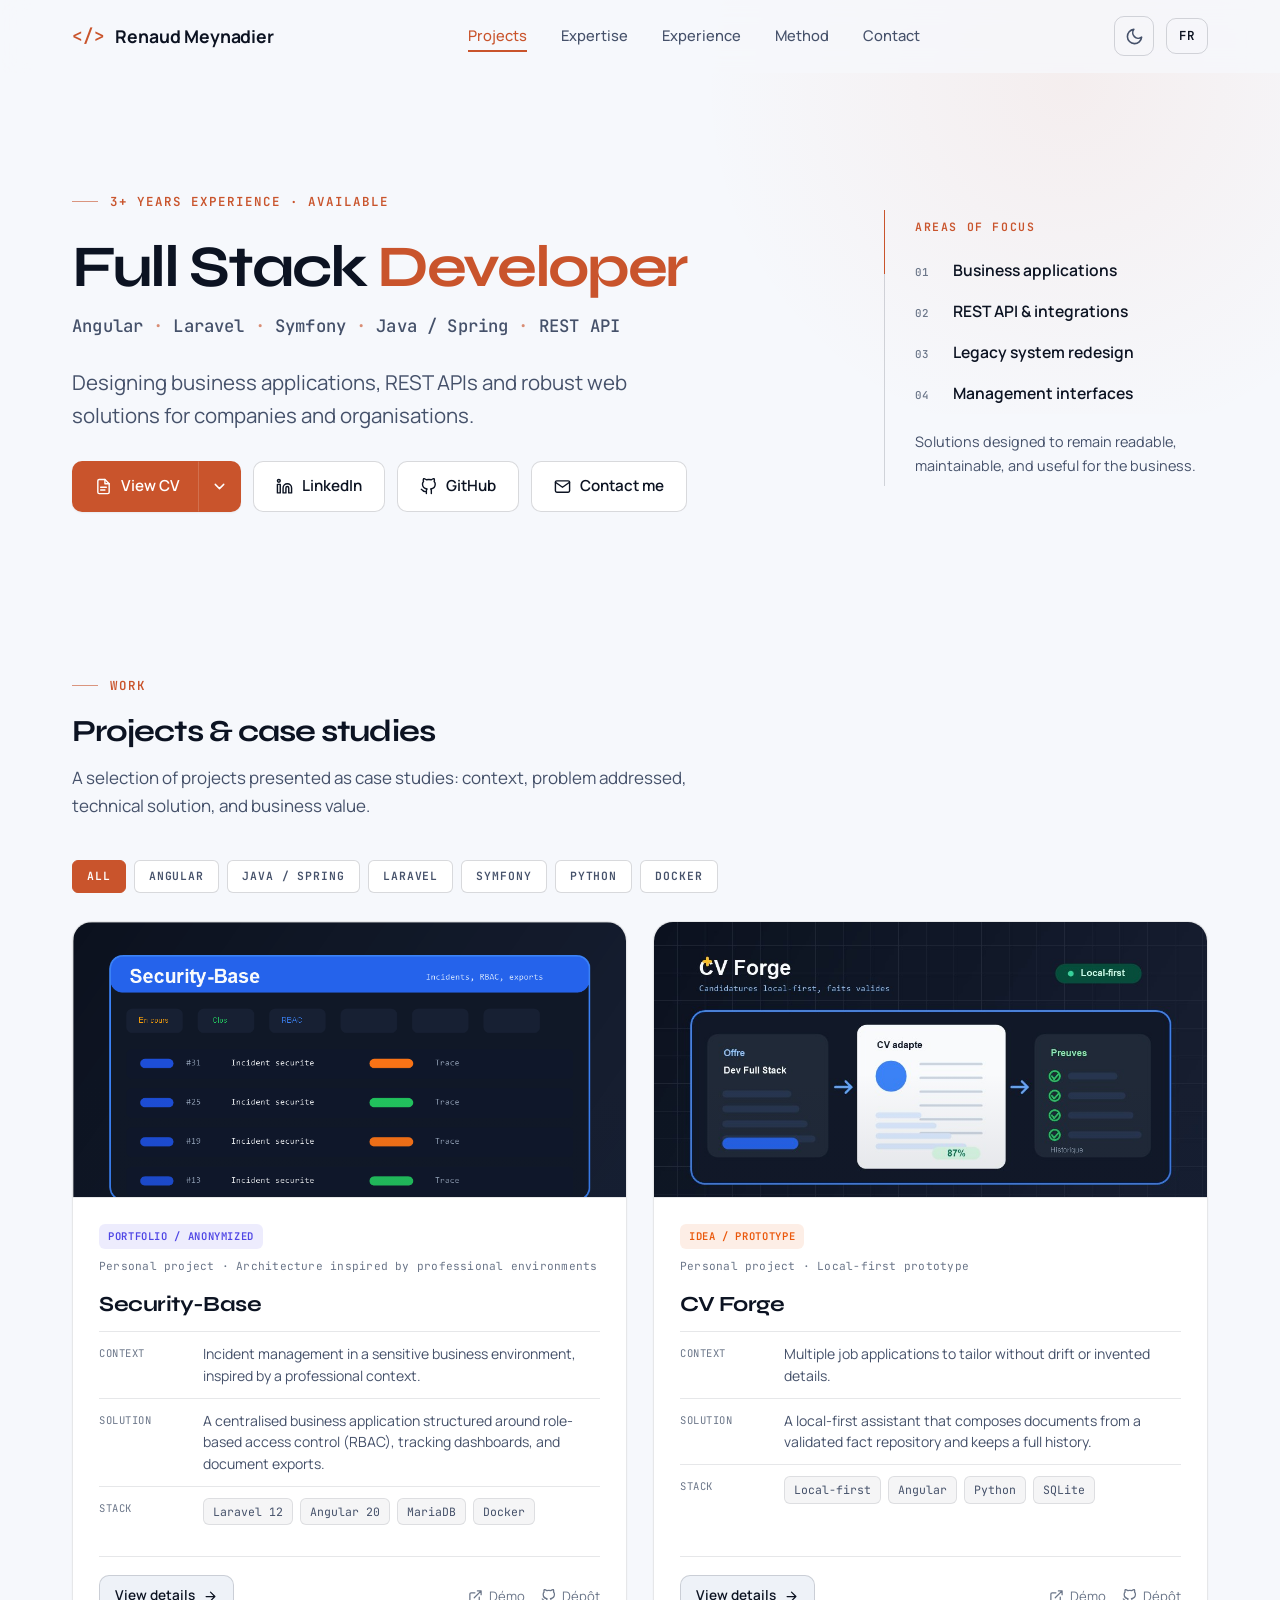
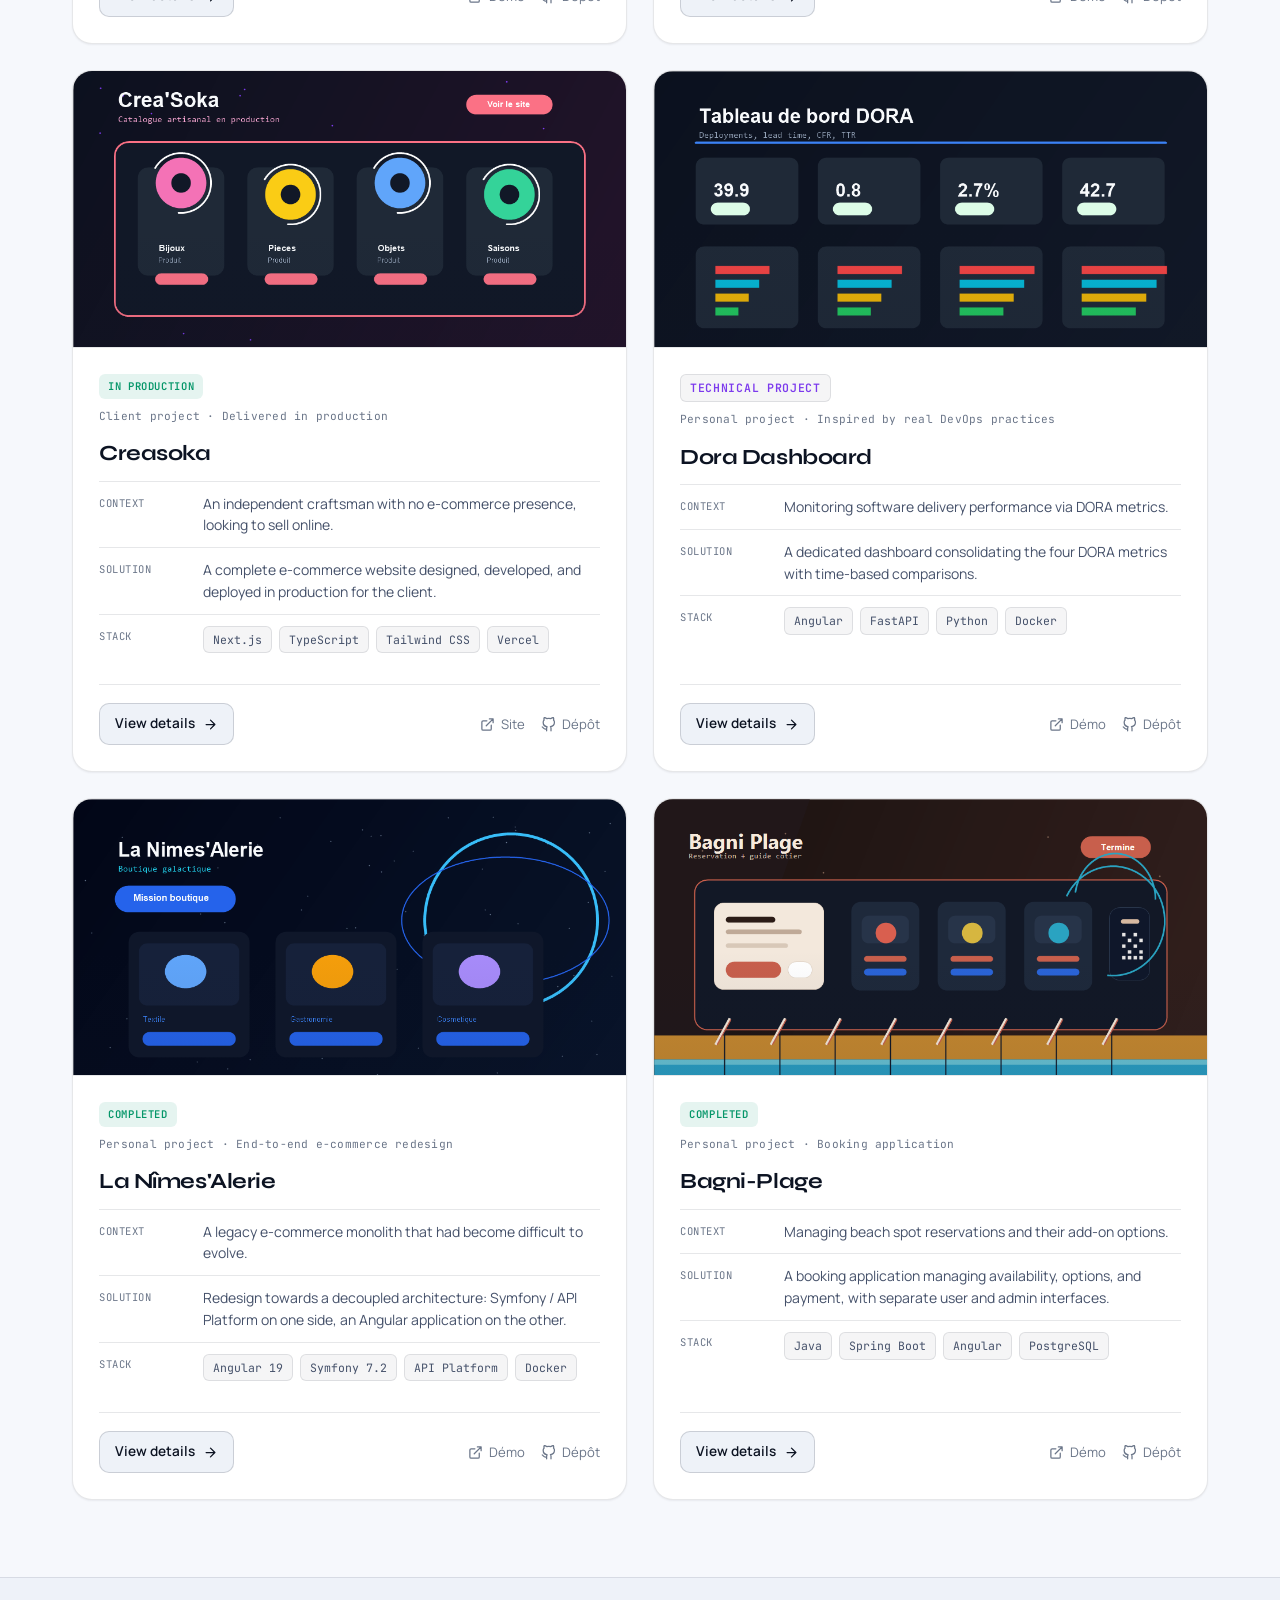
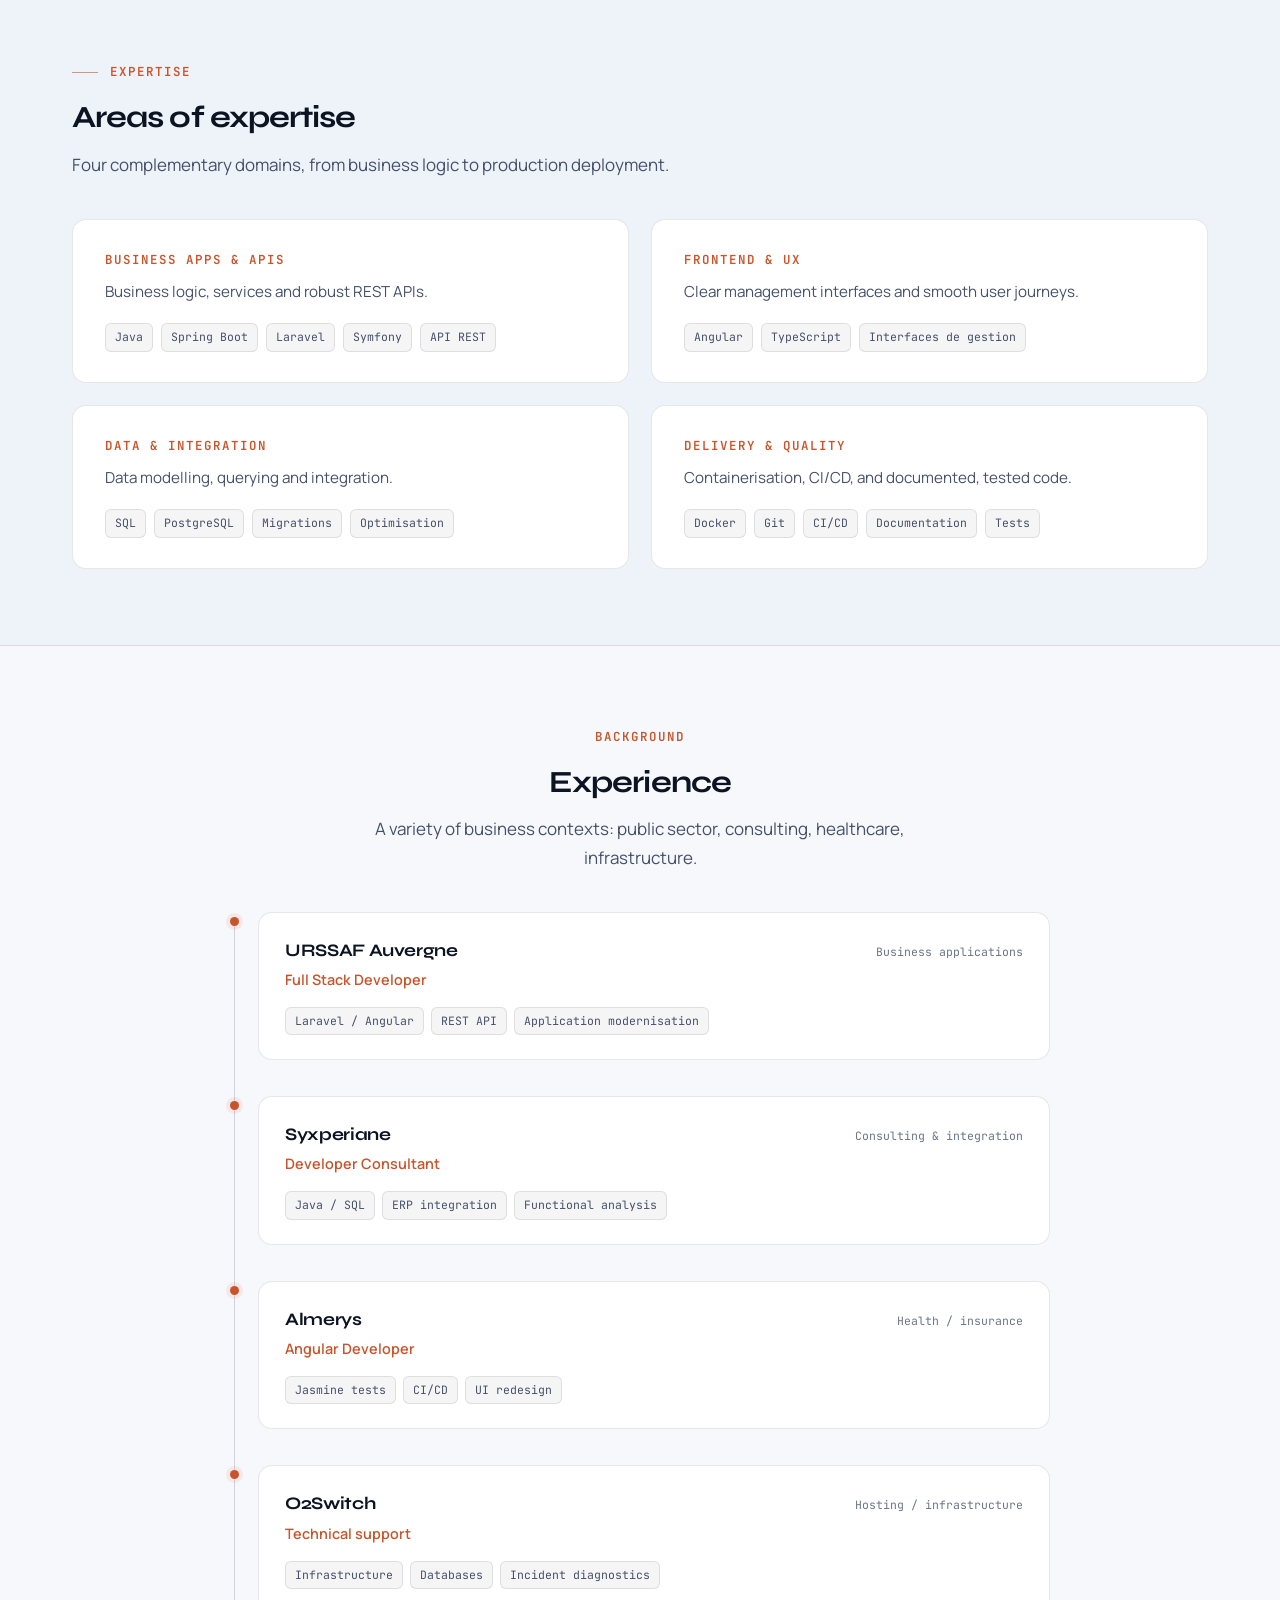
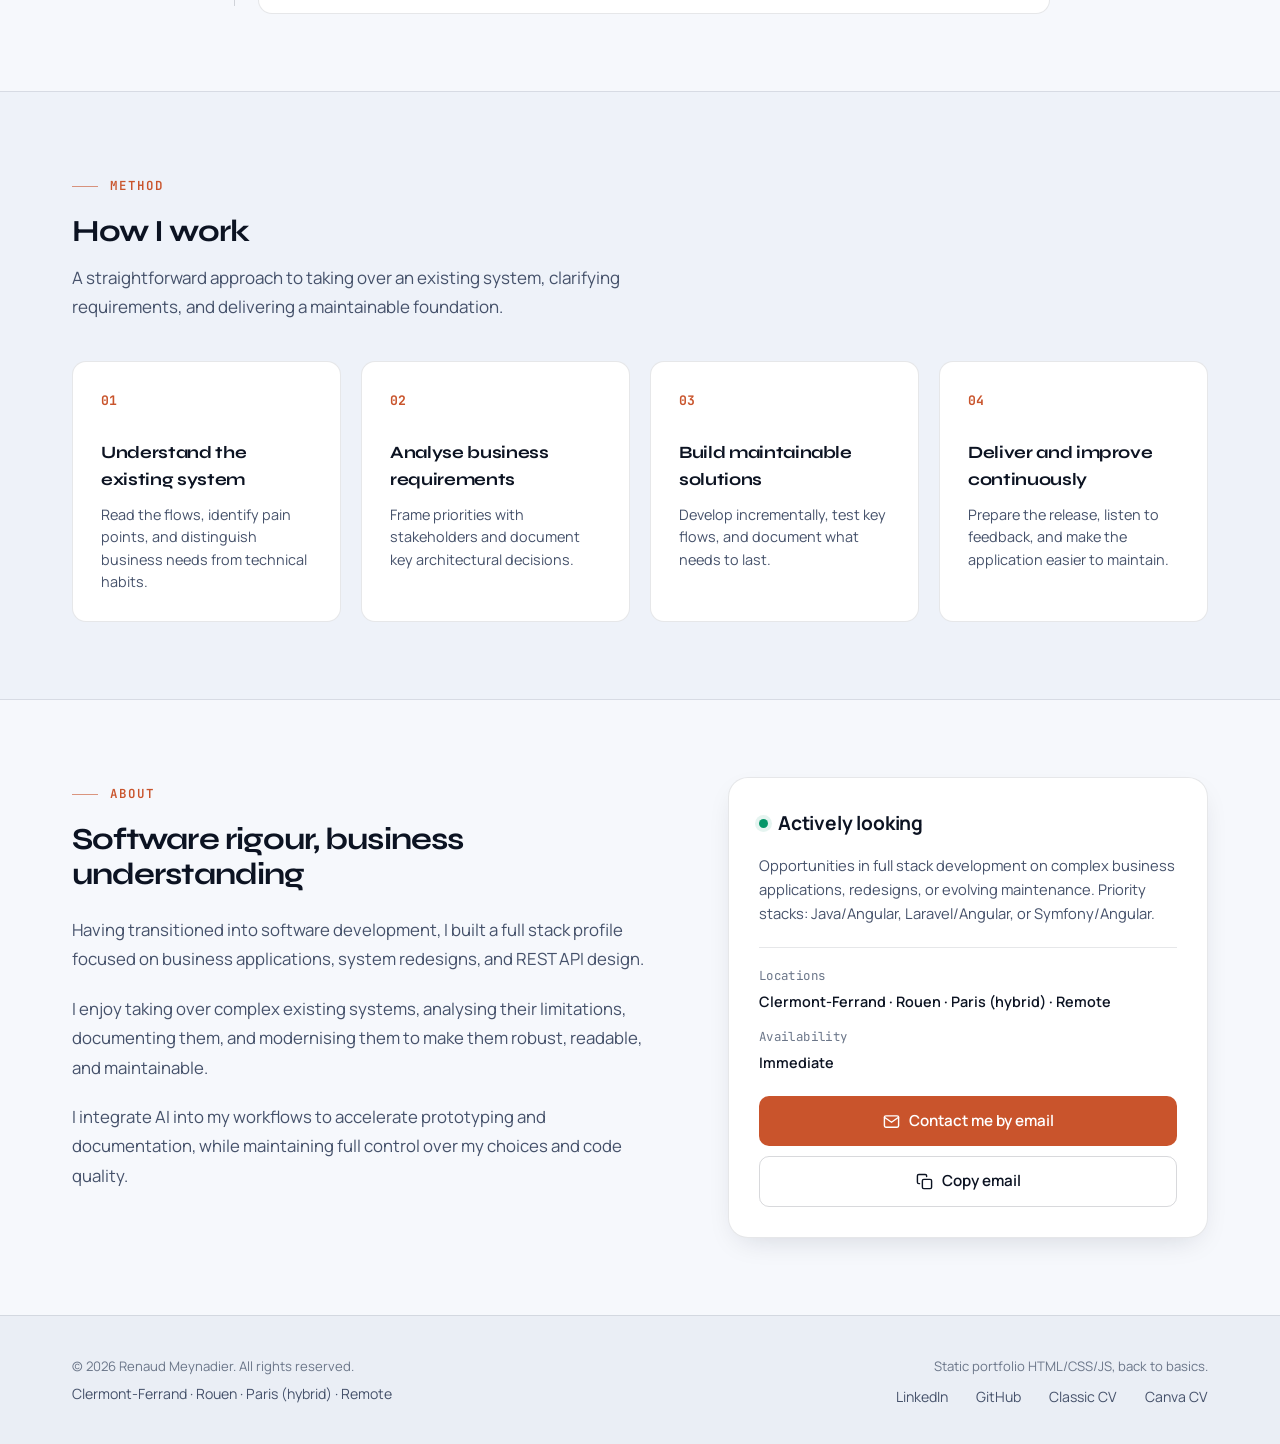
==== commit 342a93d6: "feat: add English language version, optimize font loading, and obfuscate email address in contact li" ====
--- a/en/index.html
+++ b/en/index.html
@@ -38,9 +38,14 @@
   <link rel="apple-touch-icon" href="/assets/images/favicon.png">
   <link rel="preconnect" href="https://fonts.googleapis.com">
   <link rel="preconnect" href="https://fonts.gstatic.com" crossorigin>
-  <link
-    href="https://fonts.googleapis.com/css2?family=Manrope:wght@400;500;600;700;800&family=Syne:wght@600;700;800&family=JetBrains+Mono:wght@400;500;600&display=swap"
-    rel="stylesheet">
+  <link rel="preload" as="style"
+    href="https://fonts.googleapis.com/css2?family=Manrope:wght@400;500;600;700;800&family=Syne:wght@600;700;800&family=JetBrains+Mono:wght@400;500;600&display=swap">
+  <link rel="stylesheet" media="print" onload="this.media='all'"
+    href="https://fonts.googleapis.com/css2?family=Manrope:wght@400;500;600;700;800&family=Syne:wght@600;700;800&family=JetBrains+Mono:wght@400;500;600&display=swap">
+  <noscript>
+    <link rel="stylesheet"
+      href="https://fonts.googleapis.com/css2?family=Manrope:wght@400;500;600;700;800&family=Syne:wght@600;700;800&family=JetBrains+Mono:wght@400;500;600&display=swap">
+  </noscript>
   <link rel="stylesheet" href="/style.css">
 
   <script type="application/ld+json">
@@ -52,7 +57,6 @@
         "@id": "https://www.renaudmeynadier.com/#person",
         "name": "Renaud Meynadier",
         "jobTitle": "Full Stack Developer",
-        "email": "meynadier.renaud@gmail.com",
         "url": "https://www.renaudmeynadier.com/",
         "sameAs": [
           "https://www.linkedin.com/in/renaud-m-063",
@@ -219,7 +223,7 @@
               <div class="avail-item"><span class="k">Availability</span><span class="v">Immediate</span></div>
             </div>
             <div class="avail-actions">
-              <a class="btn btn-primary btn-block" href="mailto:meynadier.renaud@gmail.com" data-icon="mail">Contact me by email</a>
+              <a class="btn btn-primary btn-block" id="email-link" href="#contact" data-icon="mail">Contact me by email</a>
               <button class="btn btn-outline btn-block" id="copy-email" data-icon="copy">Copy email</button>
             </div>
           </div>
--- a/style.css
+++ b/style.css
@@ -787,10 +787,19 @@
 
 .pcard-thumb {
     aspect-ratio: 16 / 8;
-    background-size: cover;
-    background-position: center top;
     border-bottom: 1px solid var(--line);
     position: relative;
+    overflow: hidden;
+}
+
+.pcard-thumb img {
+    position: absolute;
+    inset: 0;
+    width: 100%;
+    height: 100%;
+    object-fit: cover;
+    object-position: center top;
+    display: block;
 }
 
 .pcard-thumb::after {
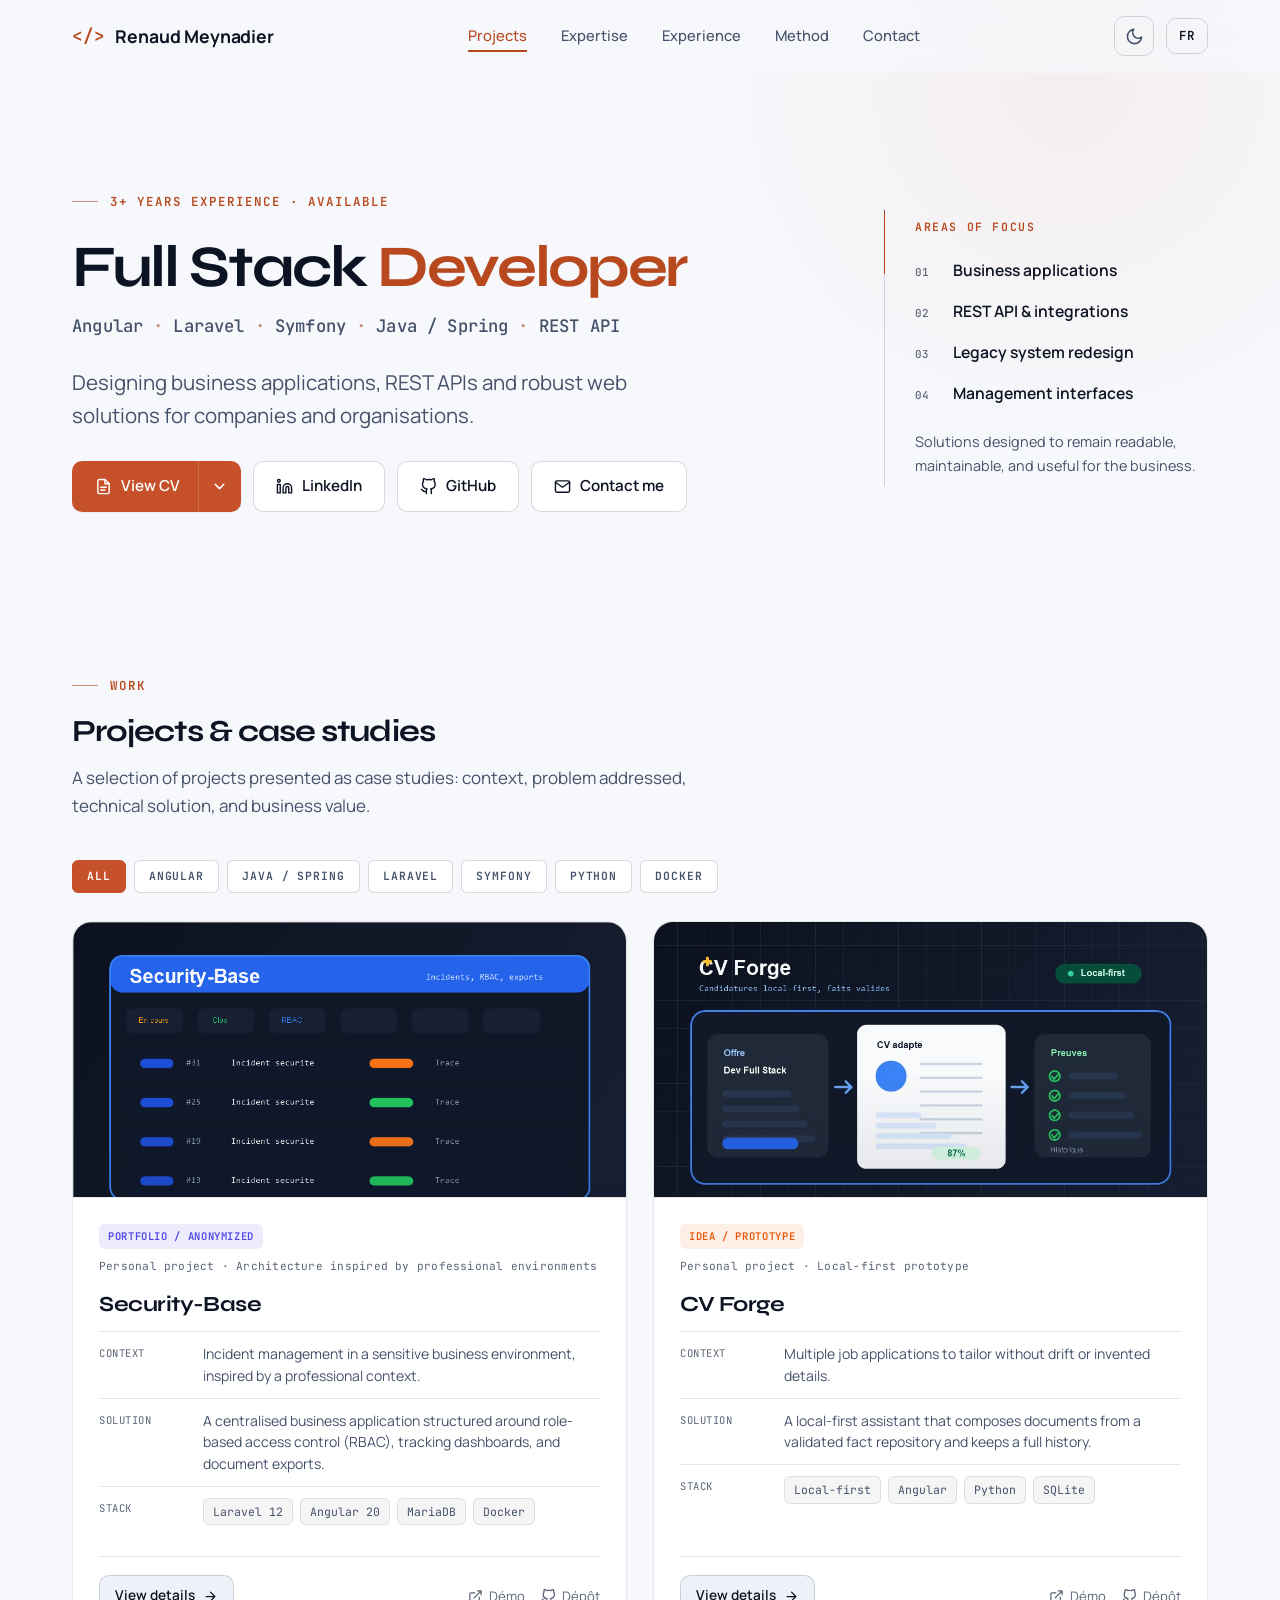
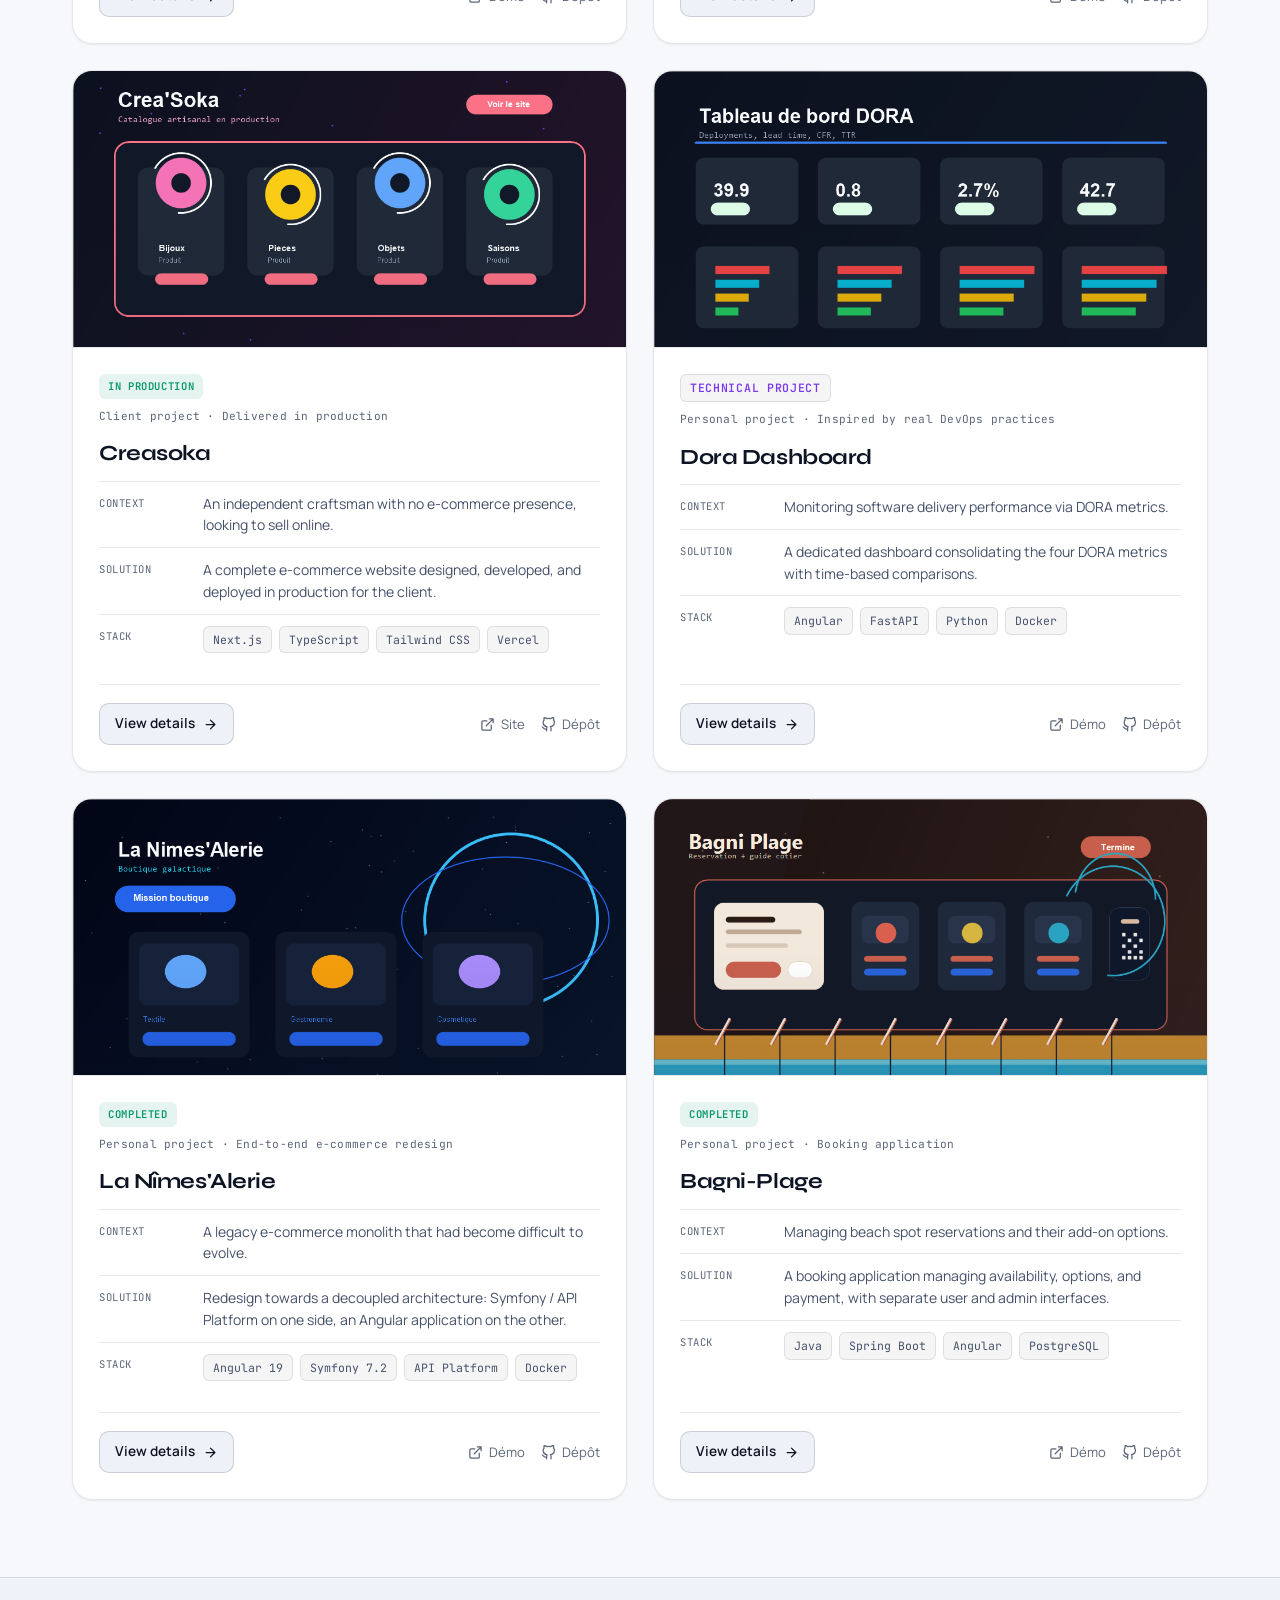
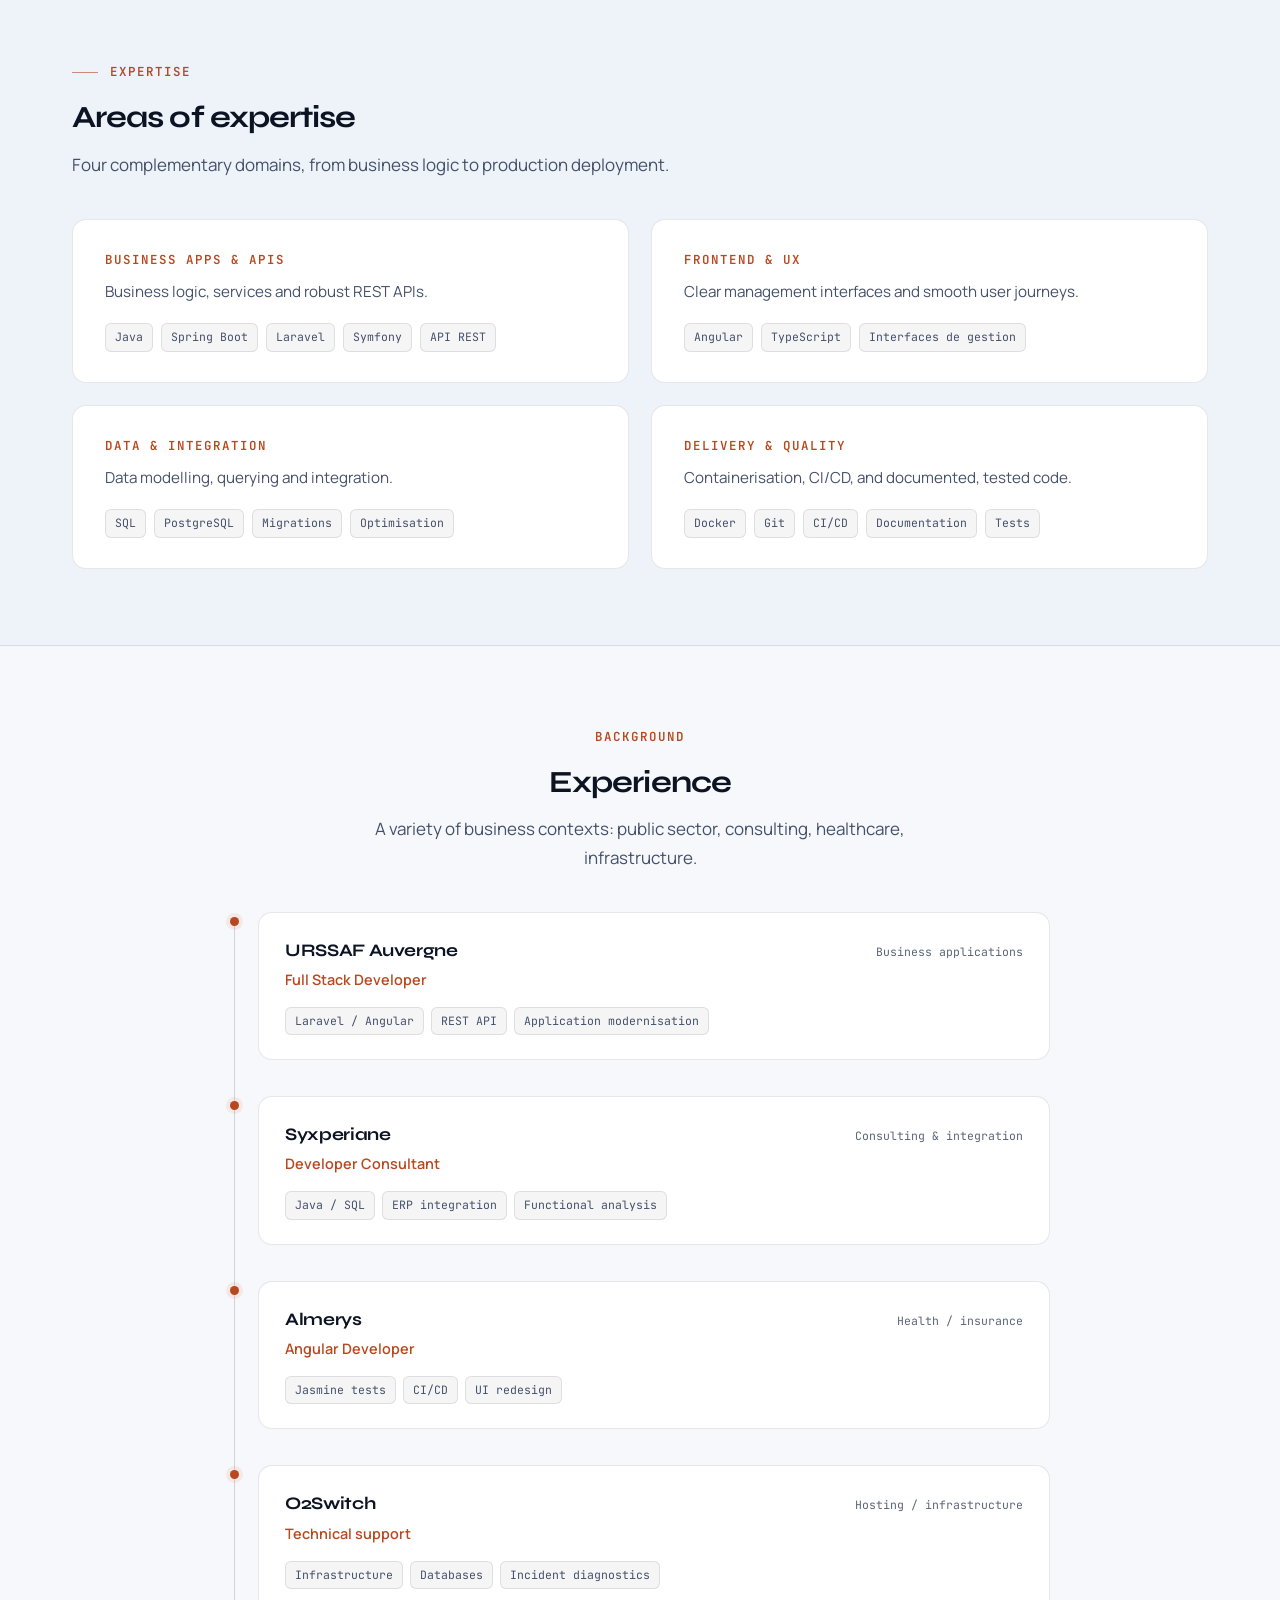
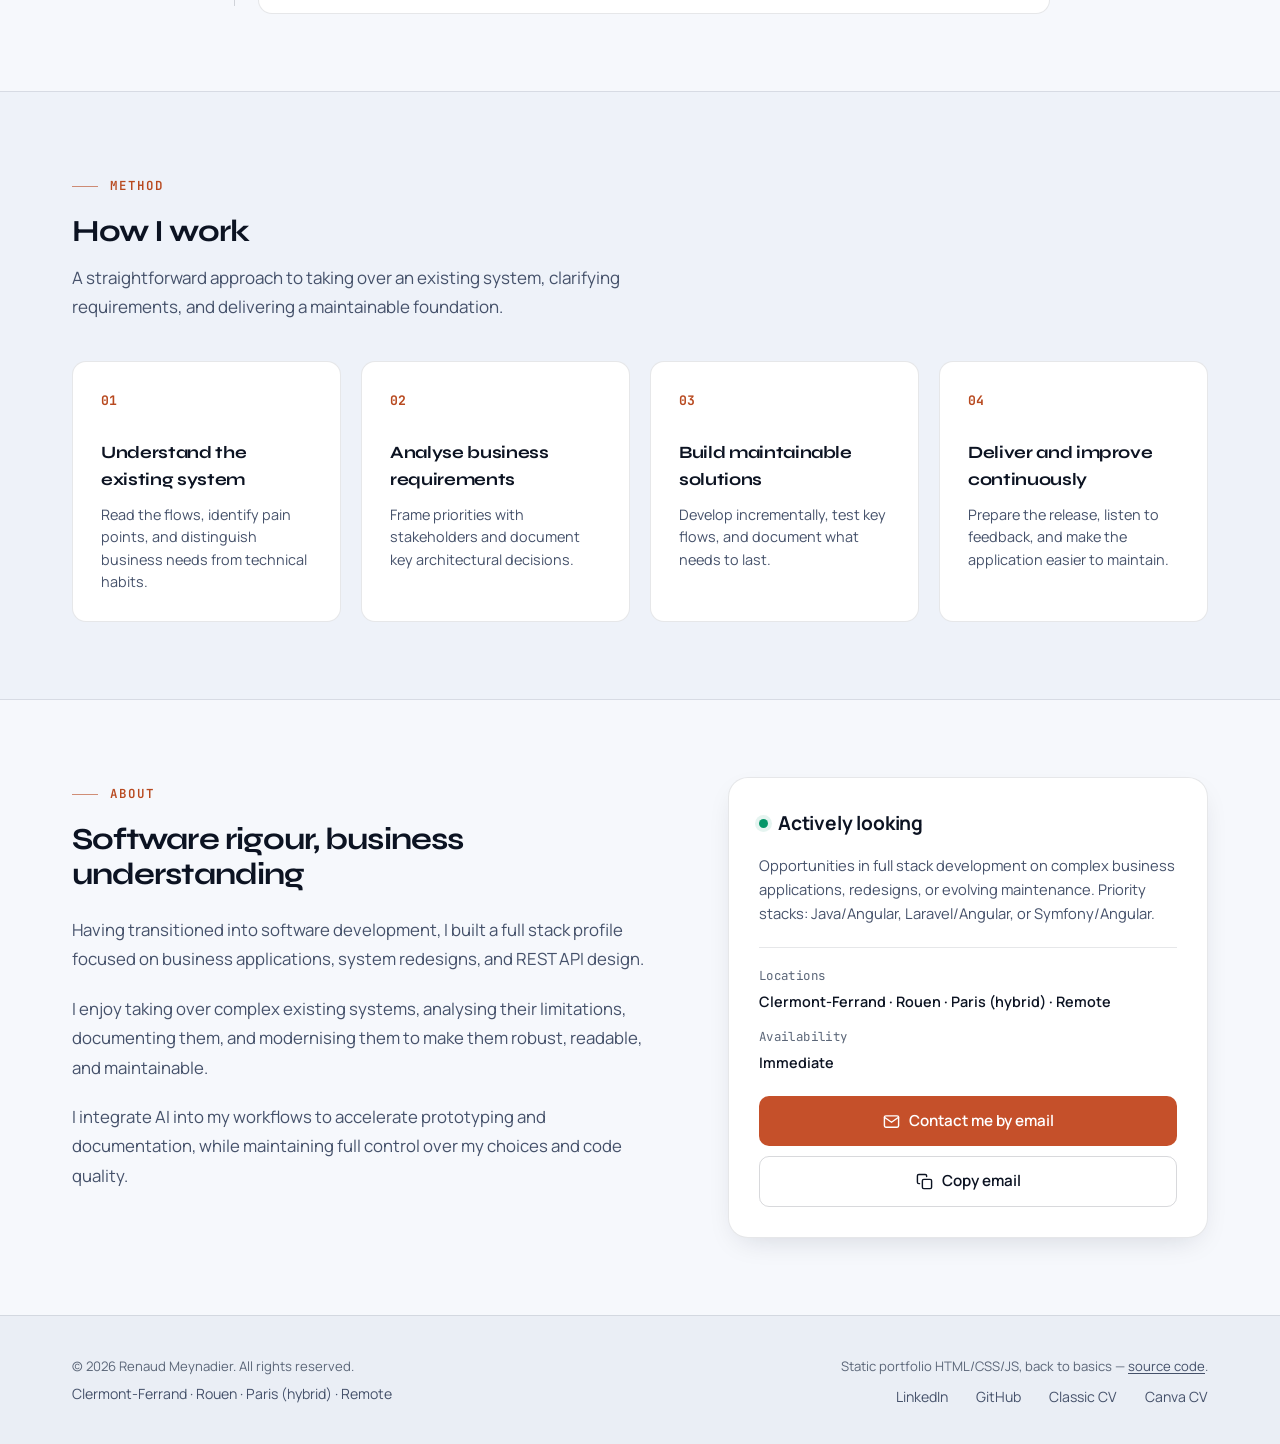
==== commit 965d72c7: "feat: add CVForge-lite project, create new project and language pages, and update site styles" ====
--- a/en/index.html
+++ b/en/index.html
@@ -241,7 +241,7 @@
           <p class="footer-loc">Clermont-Ferrand · Rouen · Paris (hybrid) · Remote</p>
         </div>
         <div class="footer-right">
-          <p class="footer-meta">Static portfolio HTML/CSS/JS, back to basics.</p>
+          <p class="footer-meta">Static portfolio HTML/CSS/JS, back to basics &mdash; <a href="https://github.com/Ninewashburn/Ninewashburn.github.io" target="_blank" rel="noopener">source code</a>.</p>
           <nav class="footer-nav">
             <a href="https://www.linkedin.com/in/renaud-m-063" target="_blank" rel="noopener">LinkedIn</a>
             <a href="https://github.com/Ninewashburn" target="_blank" rel="noopener">GitHub</a>
--- a/style.css
+++ b/style.css
@@ -63,12 +63,15 @@
     --bg-footer: var(--ink-950);
     --fg-1: #f5f8fc;
     --fg-2: #aab4c5;
-    --fg-3: #6b7689;
+    --fg-3: #828ca0;
     --accent: #e0683c;
     --accent-hover: #c9542c;
     --accent-fg: #ffffff;
     --accent-soft: rgba(224, 104, 60, 0.12);
     --on-accent-quiet: rgba(255, 255, 255, 0.16);
+    /* Orange assombri : fond plein sous texte blanc, pour contraste AA (4.65:1) */
+    --accent-btn: #c5502a;
+    --accent-btn-hover: #b0481f;
     --line: rgba(148, 163, 184, 0.12);
     --line-strong: rgba(148, 163, 184, 0.20);
 }
@@ -83,9 +86,9 @@
     --bg-footer: #eaeef5;
     --fg-1: #0c1322;
     --fg-2: #45516a;
-    --fg-3: #6b7689;
-    --accent: #c9542c;
-    --accent-hover: #a8431f;
+    --fg-3: #5b6678;
+    --accent: #b8491f;
+    --accent-hover: #9c3d18;
     --accent-soft: rgba(224, 104, 60, 0.10);
     --line: rgba(15, 23, 42, 0.10);
     --line-strong: rgba(15, 23, 42, 0.16);
@@ -178,7 +181,7 @@
     padding: 10px 20px;
     font-size: 0.9rem;
     font-weight: 600;
-    background: var(--accent);
+    background: var(--accent-btn);
     color: var(--accent-fg);
     border-radius: var(--radius-sm);
     outline: none;
@@ -286,12 +289,12 @@
 }
 
 .btn-primary {
-    background: var(--accent);
+    background: var(--accent-btn);
     color: var(--accent-fg);
 }
 
 .btn-primary:hover {
-    background: var(--accent-hover);
+    background: var(--accent-btn-hover);
     transform: translateY(-2px);
     box-shadow: var(--shadow-md);
 }
@@ -1025,8 +1028,8 @@
 }
 
 .filter-btn[aria-pressed="true"] {
-    background: var(--accent);
-    border-color: var(--accent);
+    background: var(--accent-btn);
+    border-color: var(--accent-btn);
     color: var(--accent-fg);
 }
 
@@ -1511,6 +1514,18 @@
     font-size: 0.82rem;
     line-height: 1.55;
     color: var(--fg-3);
+}
+
+.footer-meta a {
+    color: var(--fg-2);
+    text-decoration: underline;
+    text-underline-offset: 2px;
+    text-decoration-thickness: 1px;
+    transition: var(--transition);
+}
+
+.footer-meta a:hover {
+    color: var(--accent);
 }
 
 .footer-loc {
@@ -1693,7 +1708,7 @@
     align-items: center;
     justify-content: center;
     color: var(--accent-fg);
-    background: var(--accent);
+    background: var(--accent-btn);
     border: none;
     border-radius: var(--radius-full);
     box-shadow: var(--shadow-lg);
@@ -1711,7 +1726,7 @@
 }
 
 .back-to-top:hover {
-    background: var(--accent-hover);
+    background: var(--accent-btn-hover);
     transform: translateY(-2px) scale(1);
 }
 
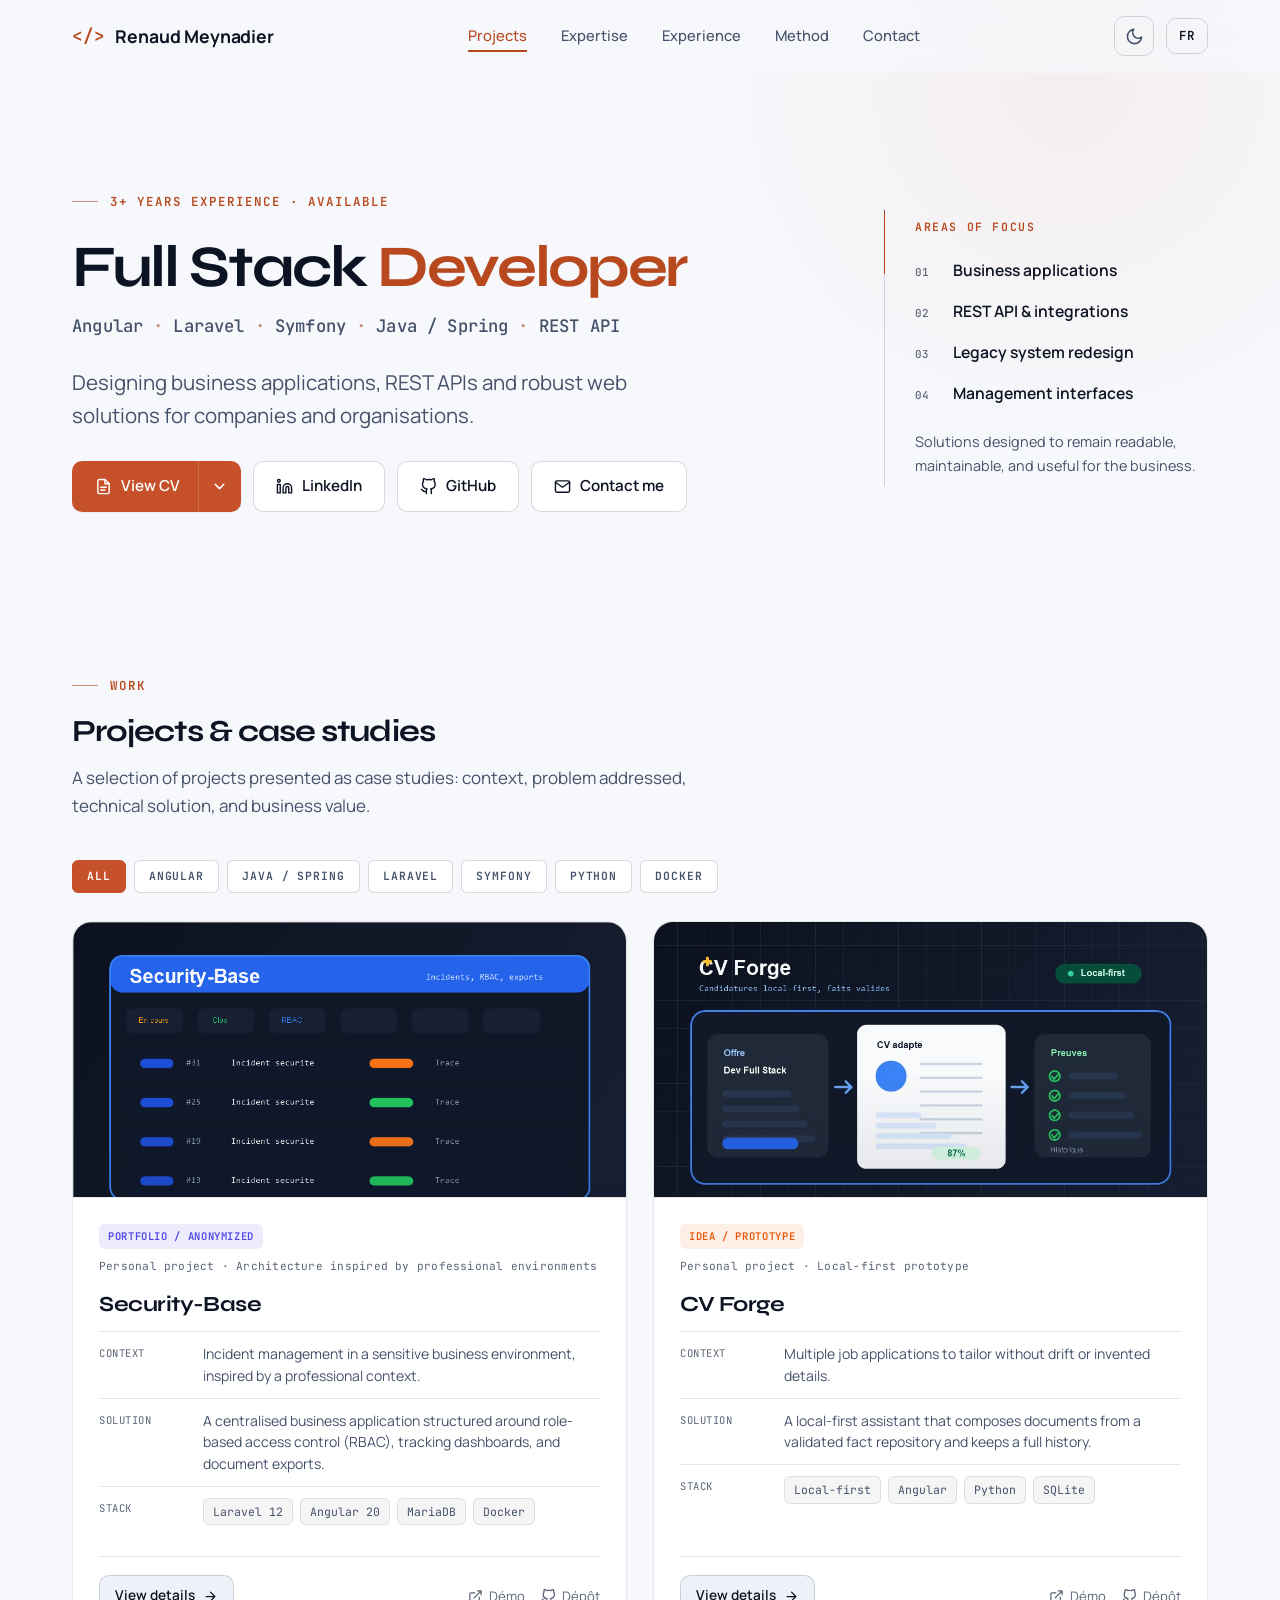
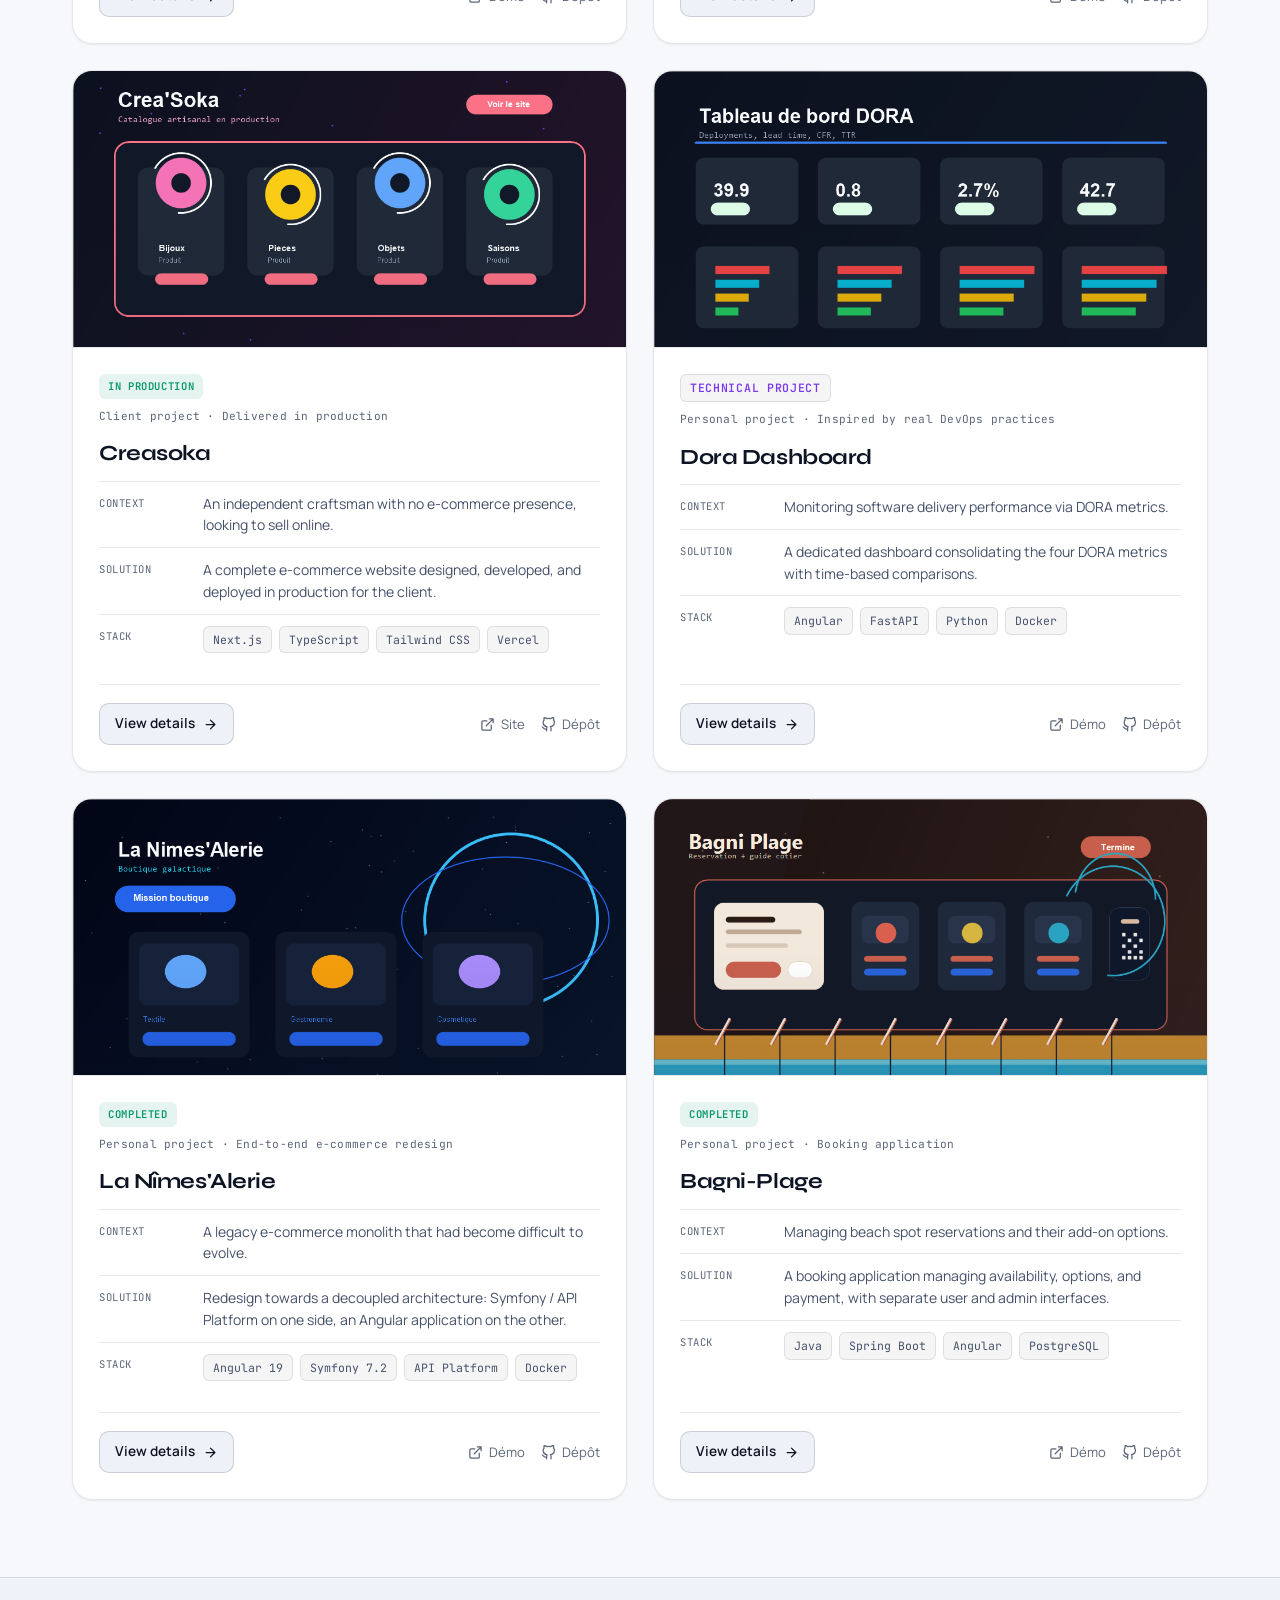
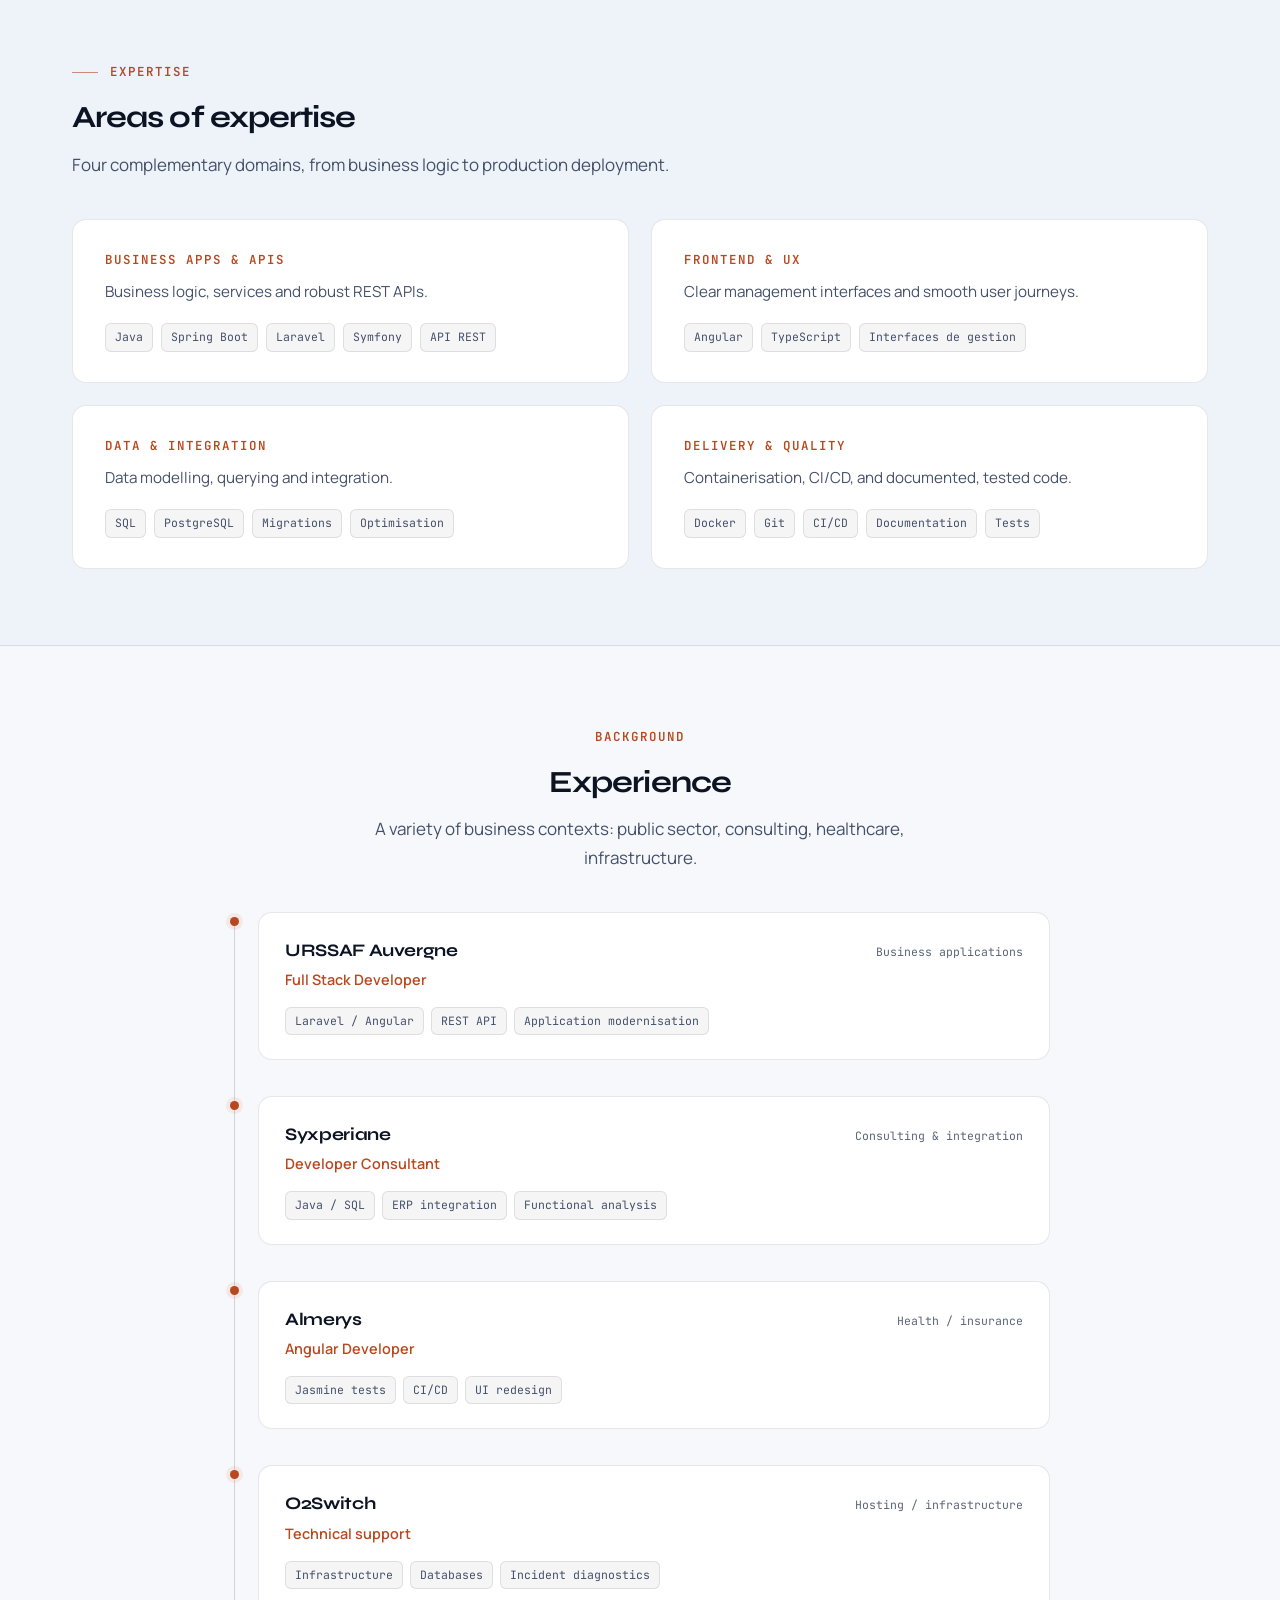
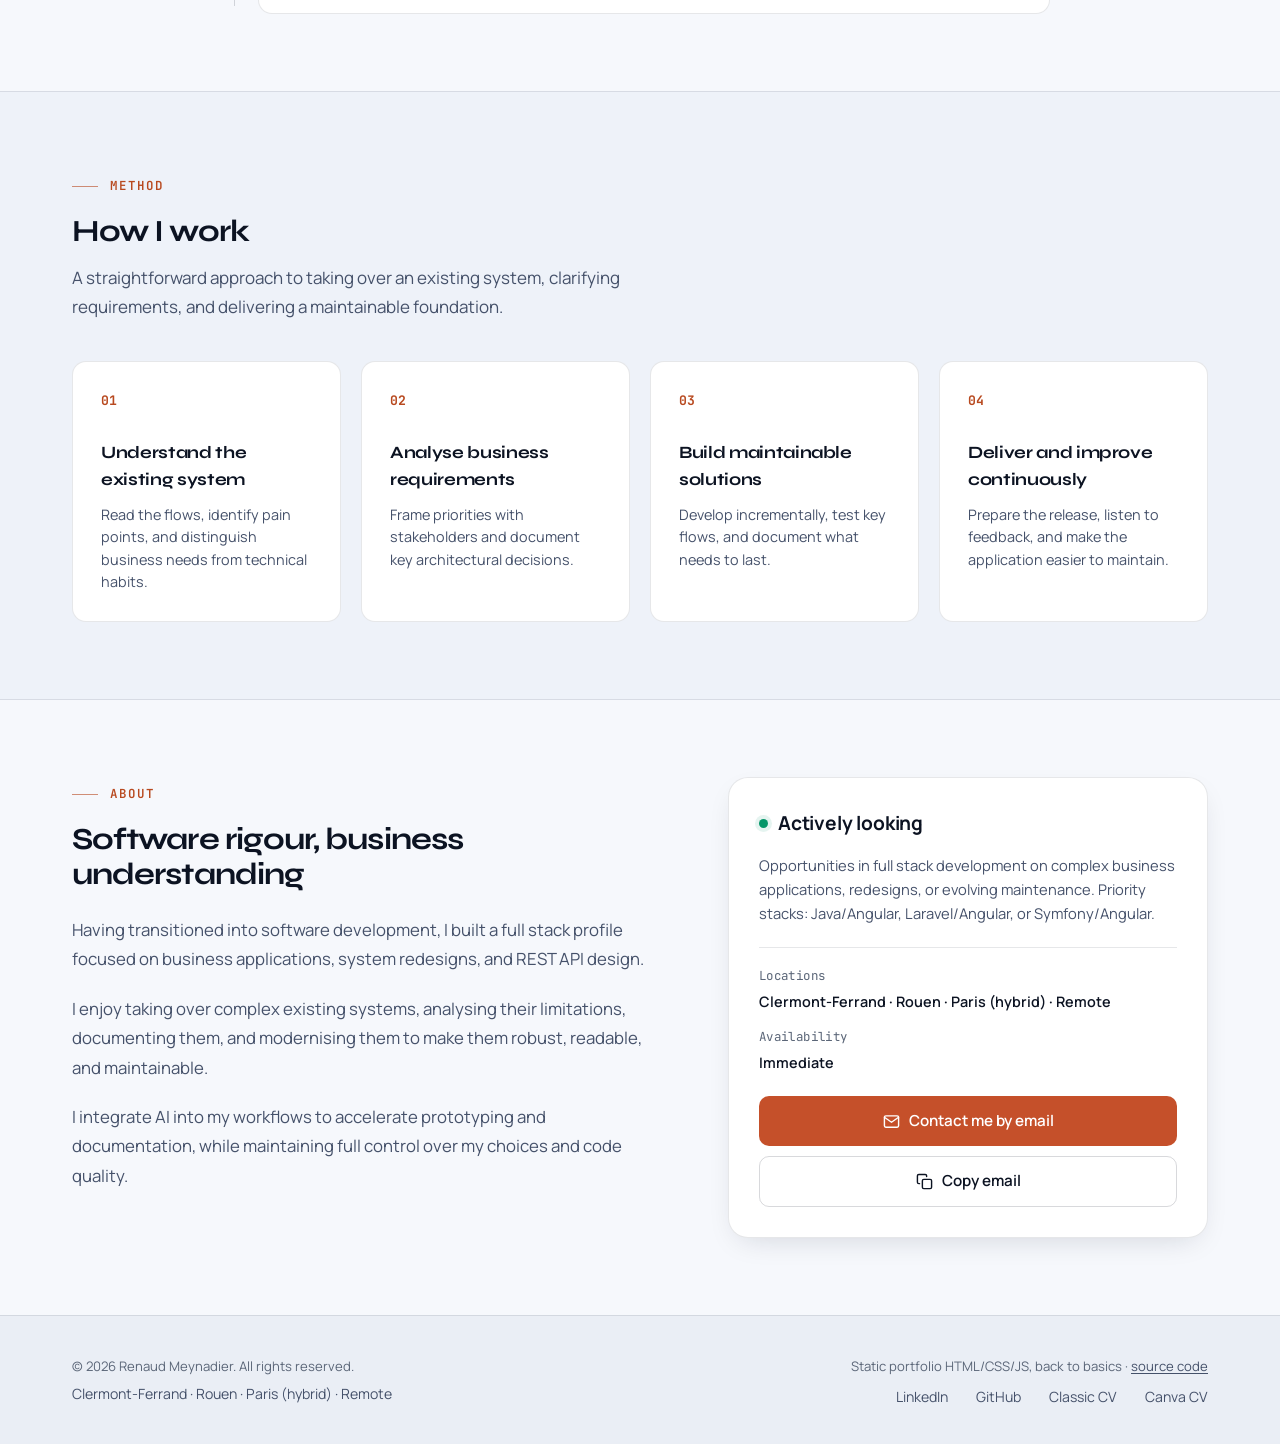
==== commit 5805c696: "feat: add English language support by creating index.html in the en/ directory" ====
--- a/en/index.html
+++ b/en/index.html
@@ -241,7 +241,7 @@
           <p class="footer-loc">Clermont-Ferrand · Rouen · Paris (hybrid) · Remote</p>
         </div>
         <div class="footer-right">
-          <p class="footer-meta">Static portfolio HTML/CSS/JS, back to basics &mdash; <a href="https://github.com/Ninewashburn/Ninewashburn.github.io" target="_blank" rel="noopener">source code</a>.</p>
+          <p class="footer-meta">Static portfolio HTML/CSS/JS, back to basics · <a href="https://github.com/Ninewashburn/Ninewashburn.github.io" target="_blank" rel="noopener">source code</a></p>
           <nav class="footer-nav">
             <a href="https://www.linkedin.com/in/renaud-m-063" target="_blank" rel="noopener">LinkedIn</a>
             <a href="https://github.com/Ninewashburn" target="_blank" rel="noopener">GitHub</a>
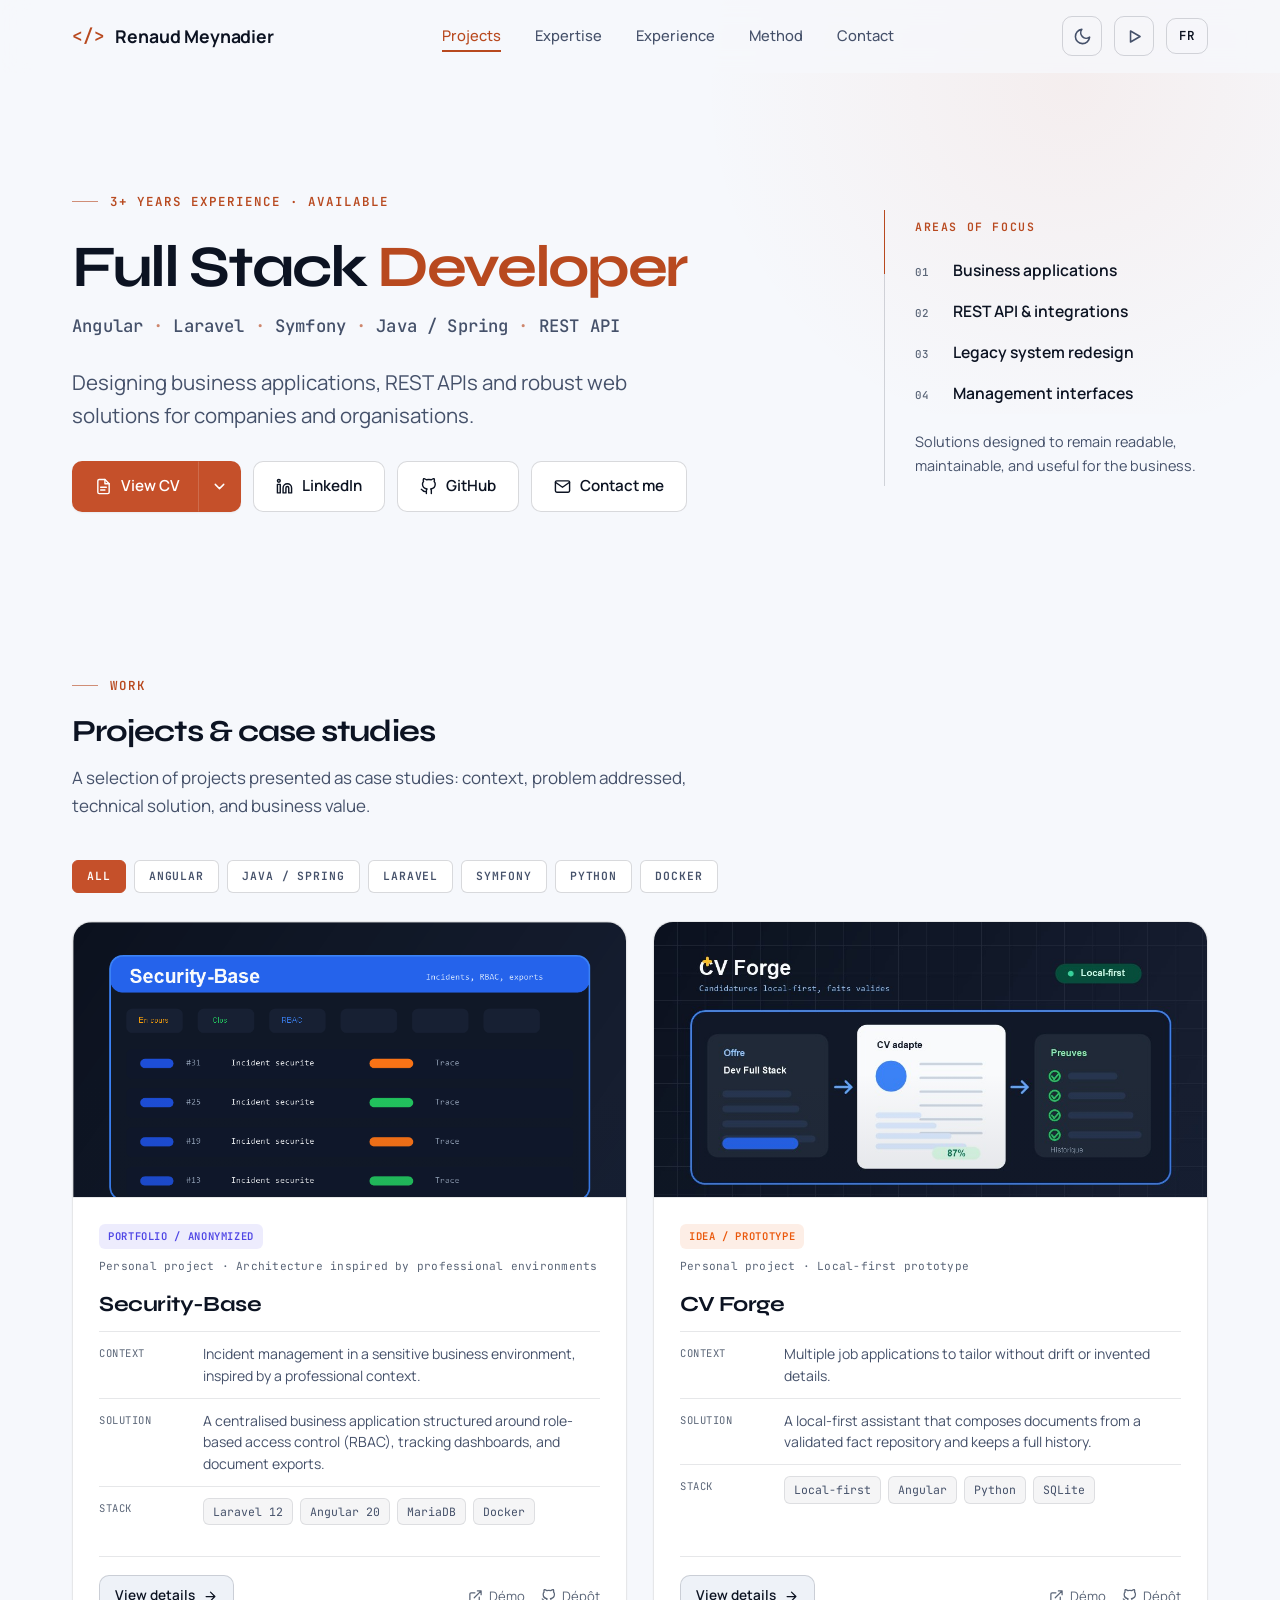
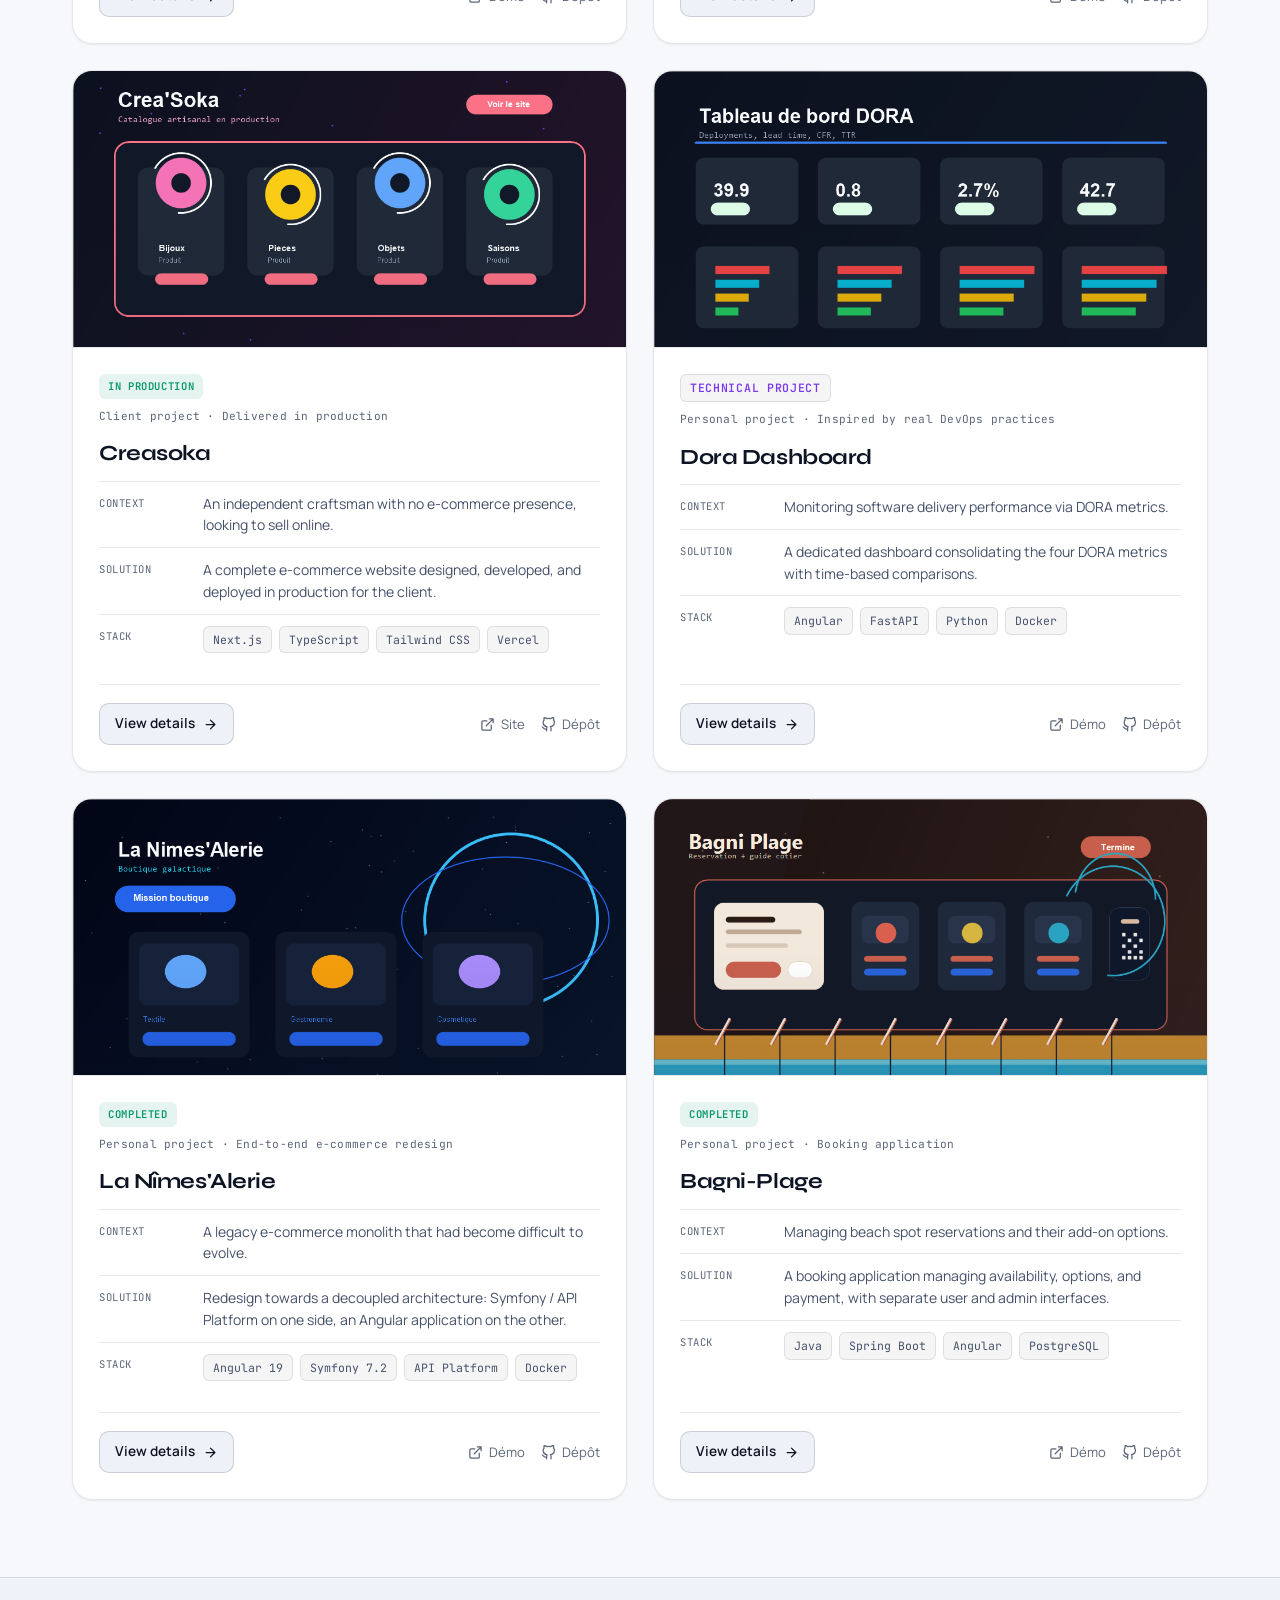
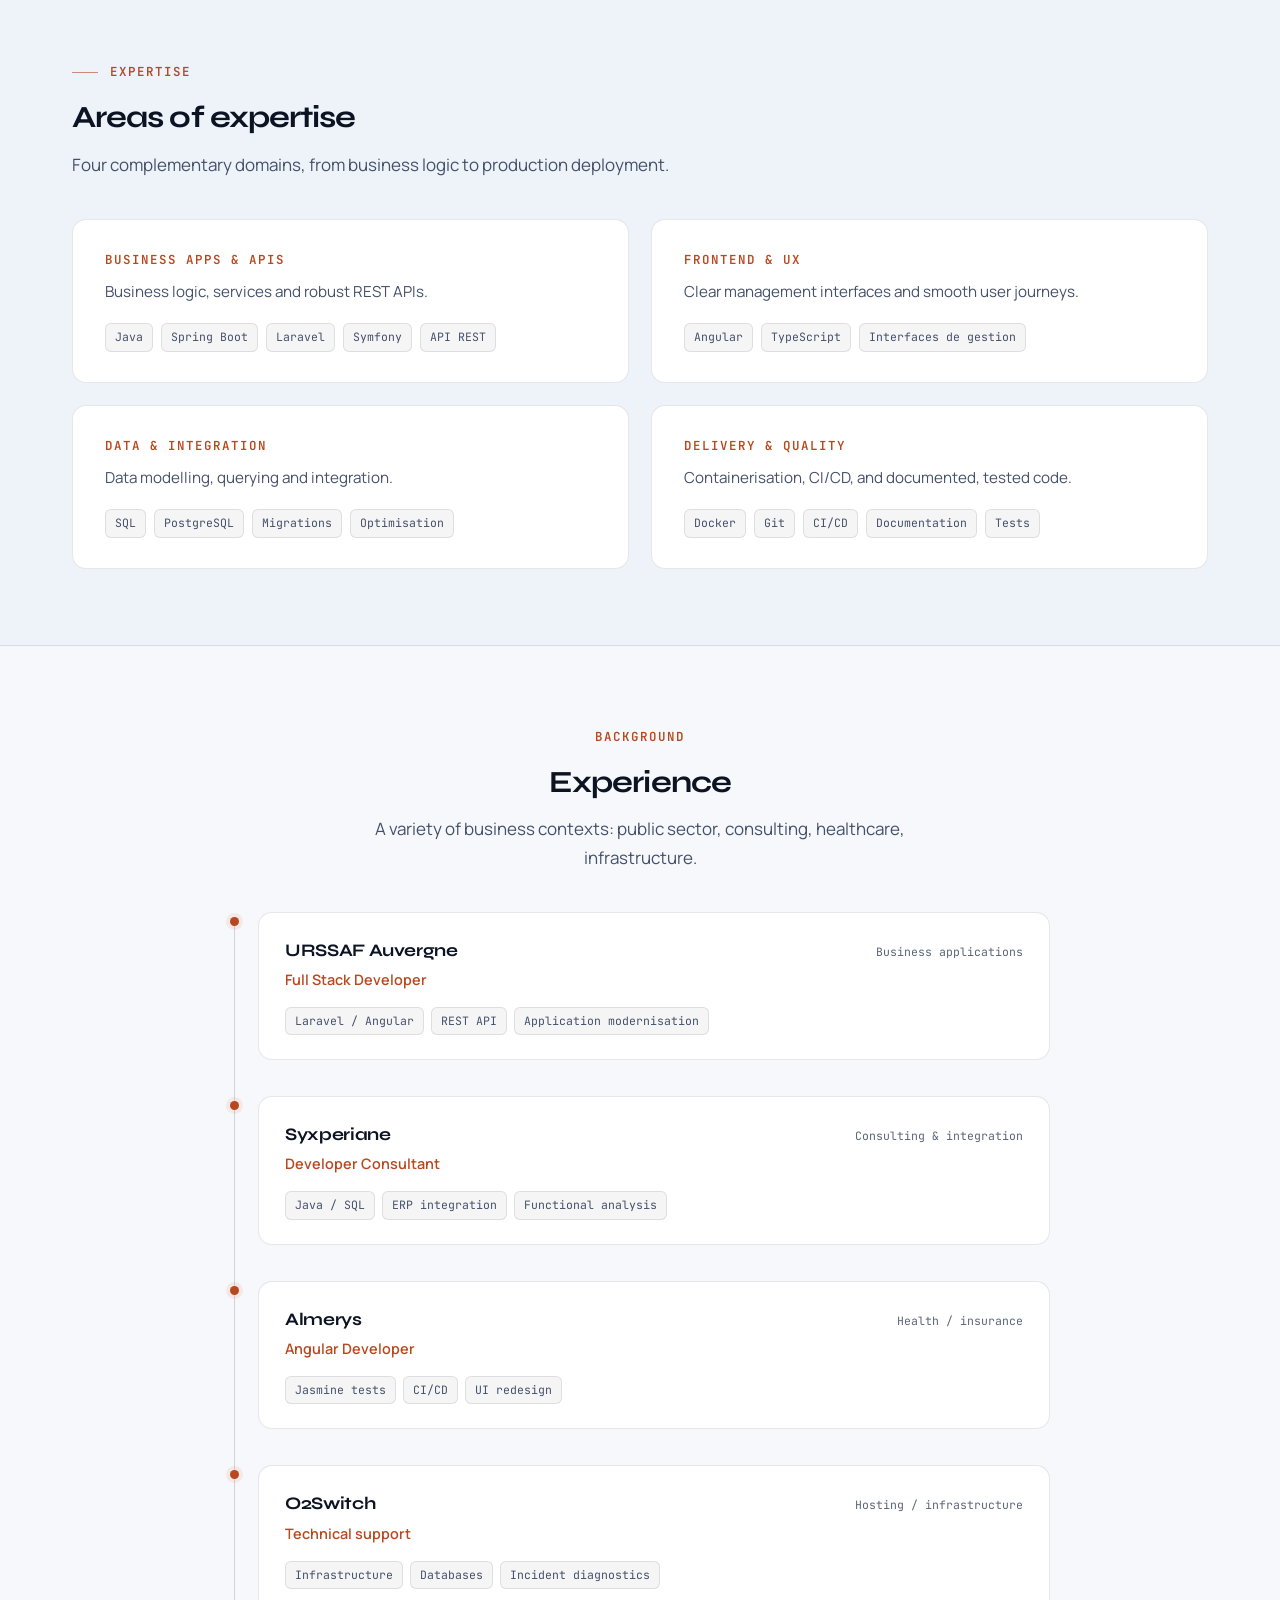
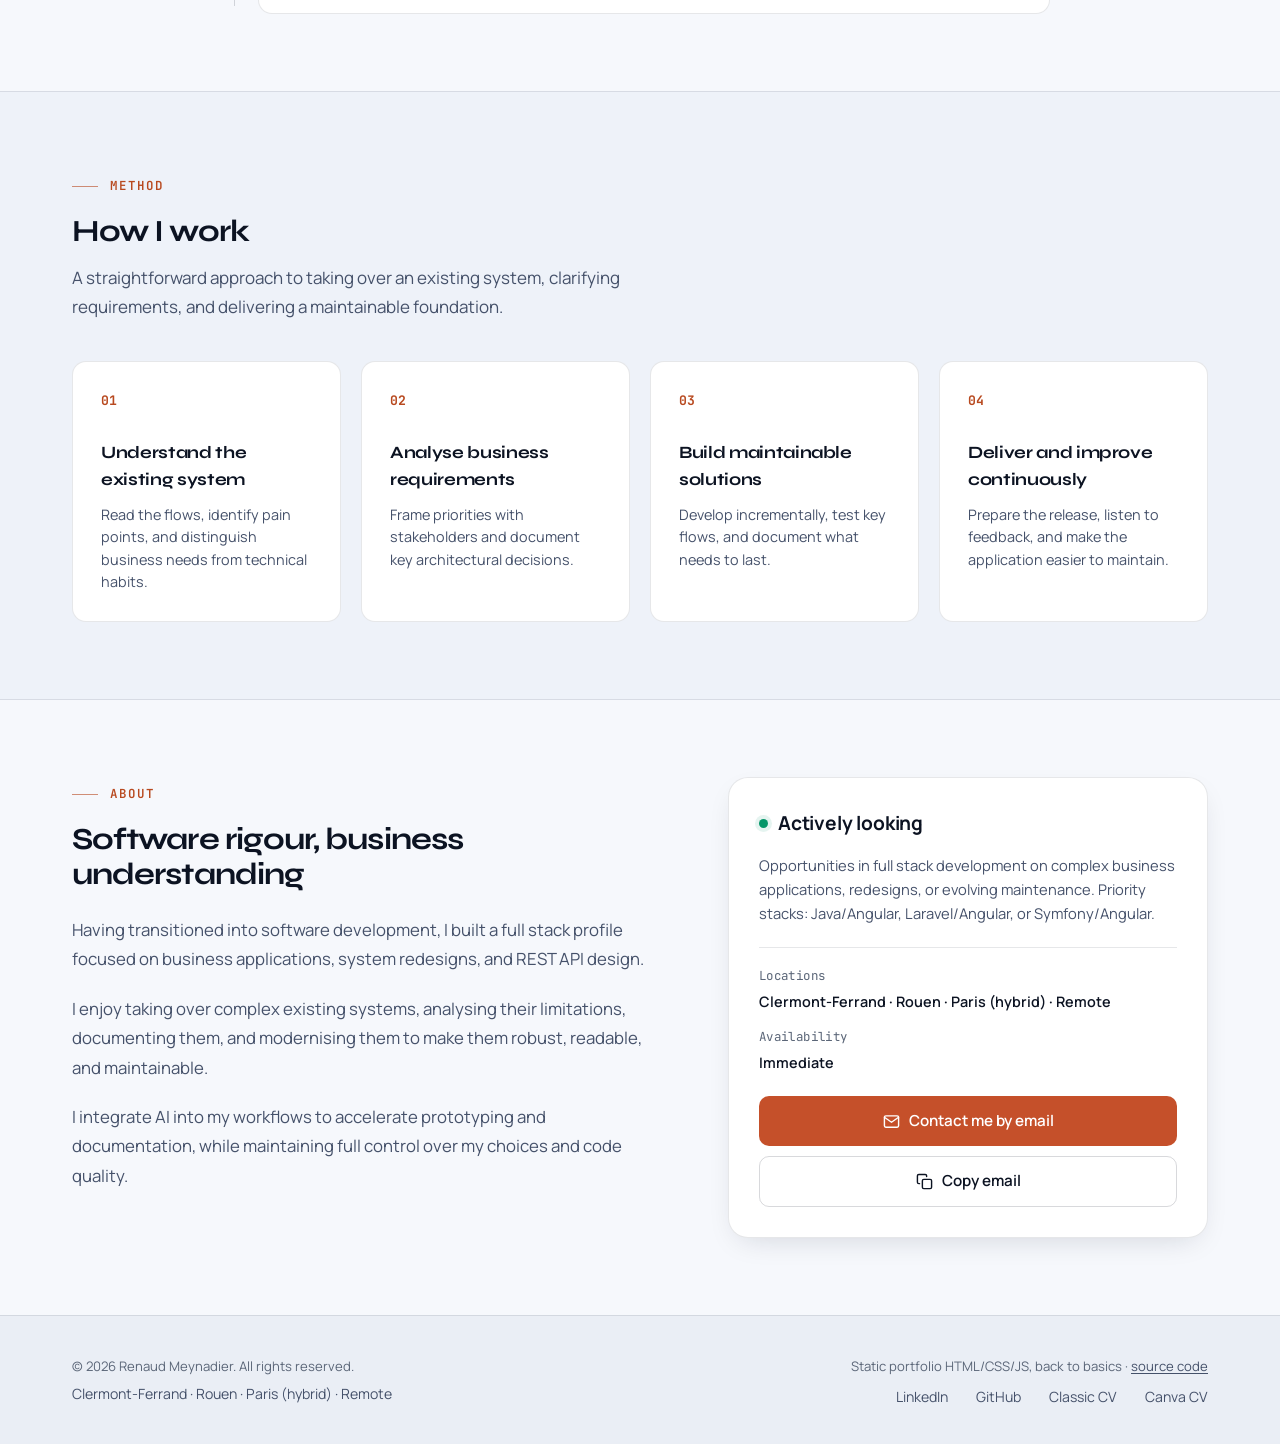
==== commit 3454a33c: "feat: implement English version of the portfolio and update CV-related project styles and logic" ====
--- a/en/index.html
+++ b/en/index.html
@@ -105,6 +105,7 @@
           <span></span><span></span><span></span>
         </button>
         <button class="icon-btn" id="theme-toggle" aria-label="Toggle theme"></button>
+        <button class="icon-btn" id="audio-toggle" aria-label="Listen to the audio introduction" aria-pressed="false"></button>
         <a class="lang-switch btn btn-outline btn-sm" href="/" hreflang="fr" lang="fr">FR</a>
       </div>
     </div>
